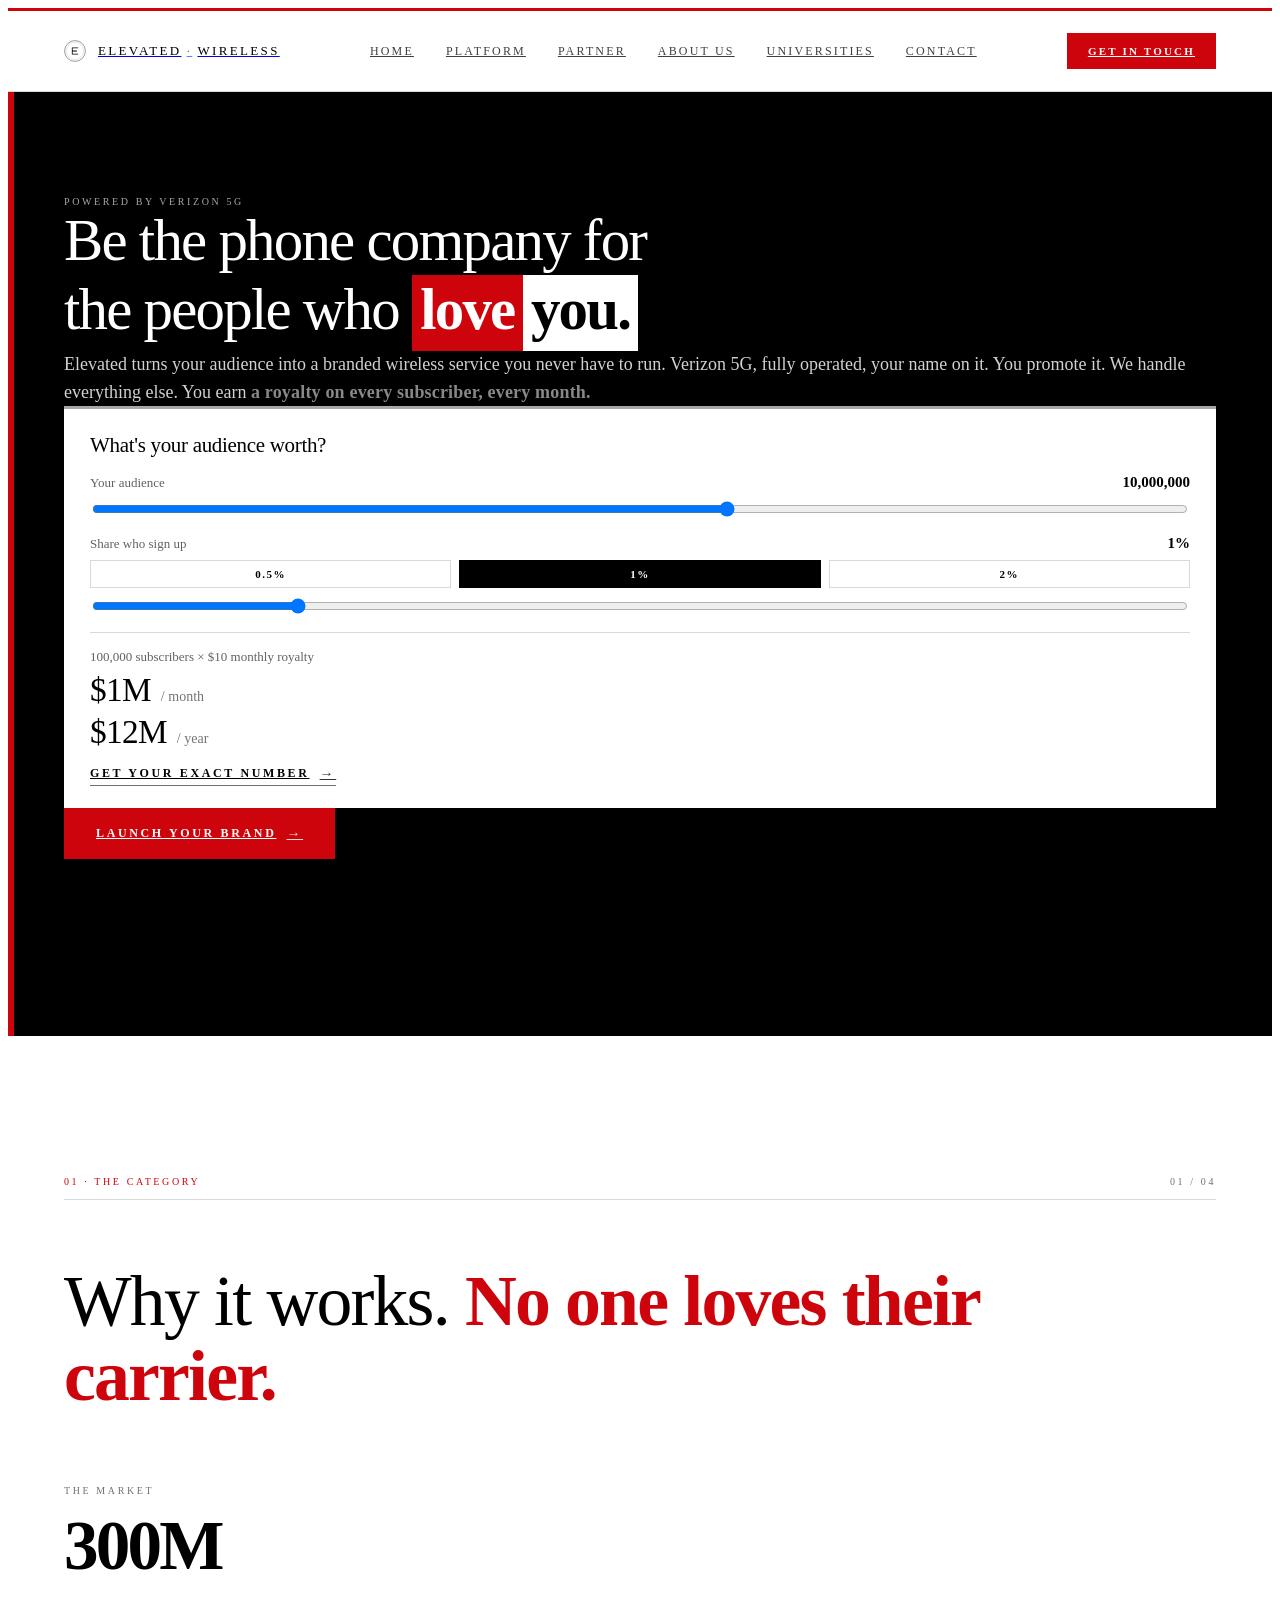
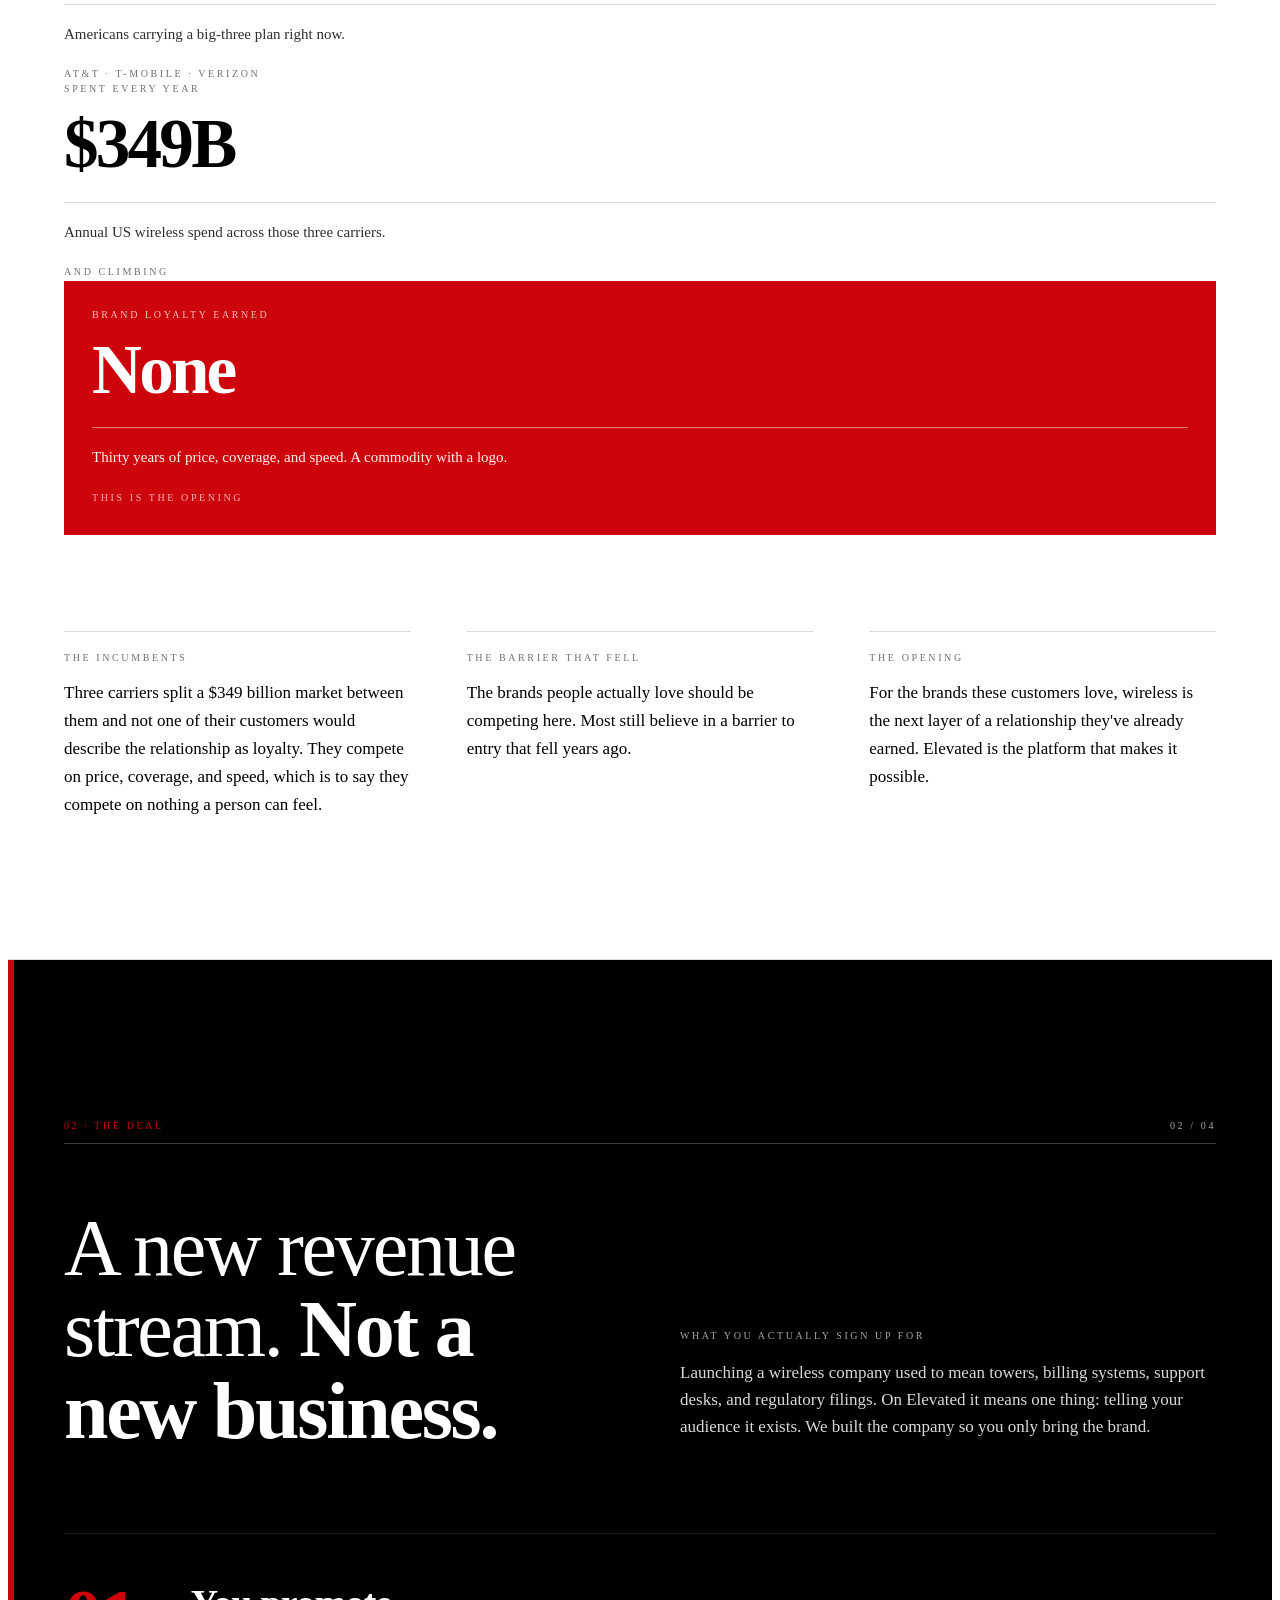
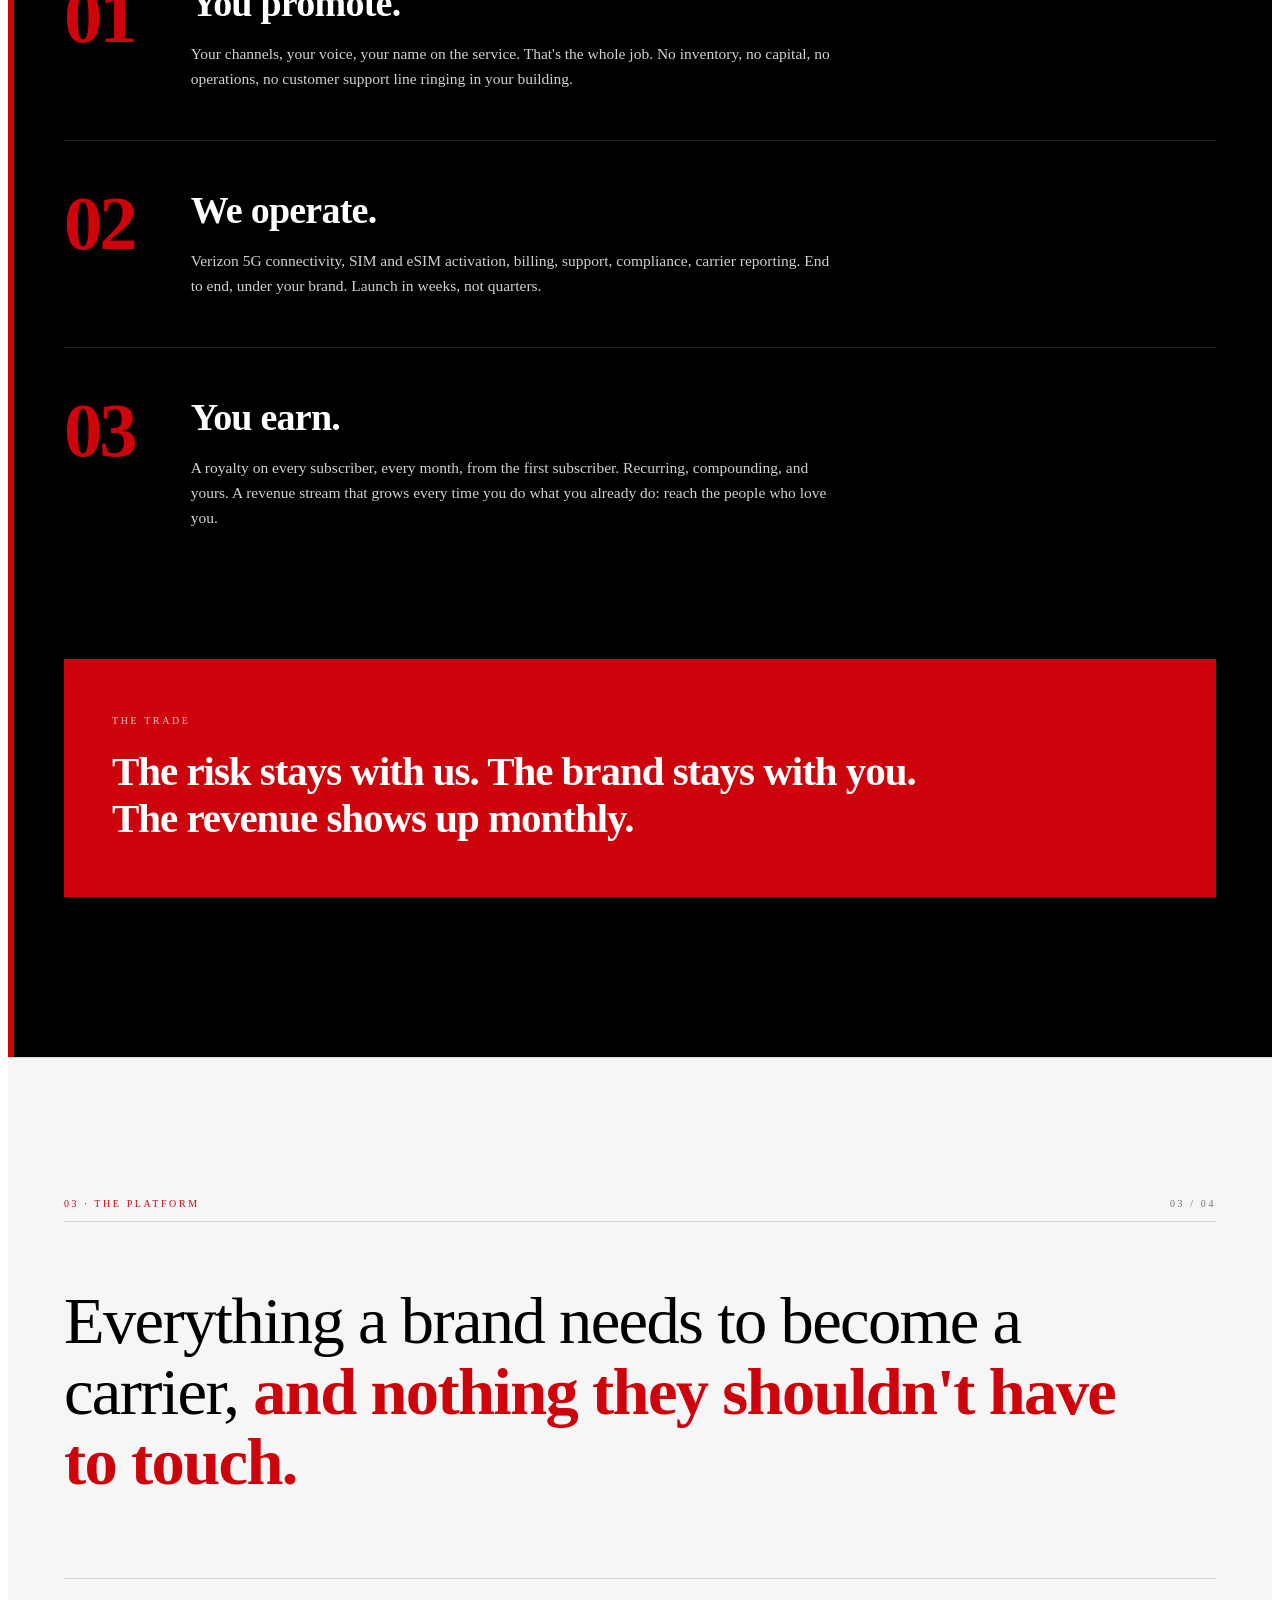
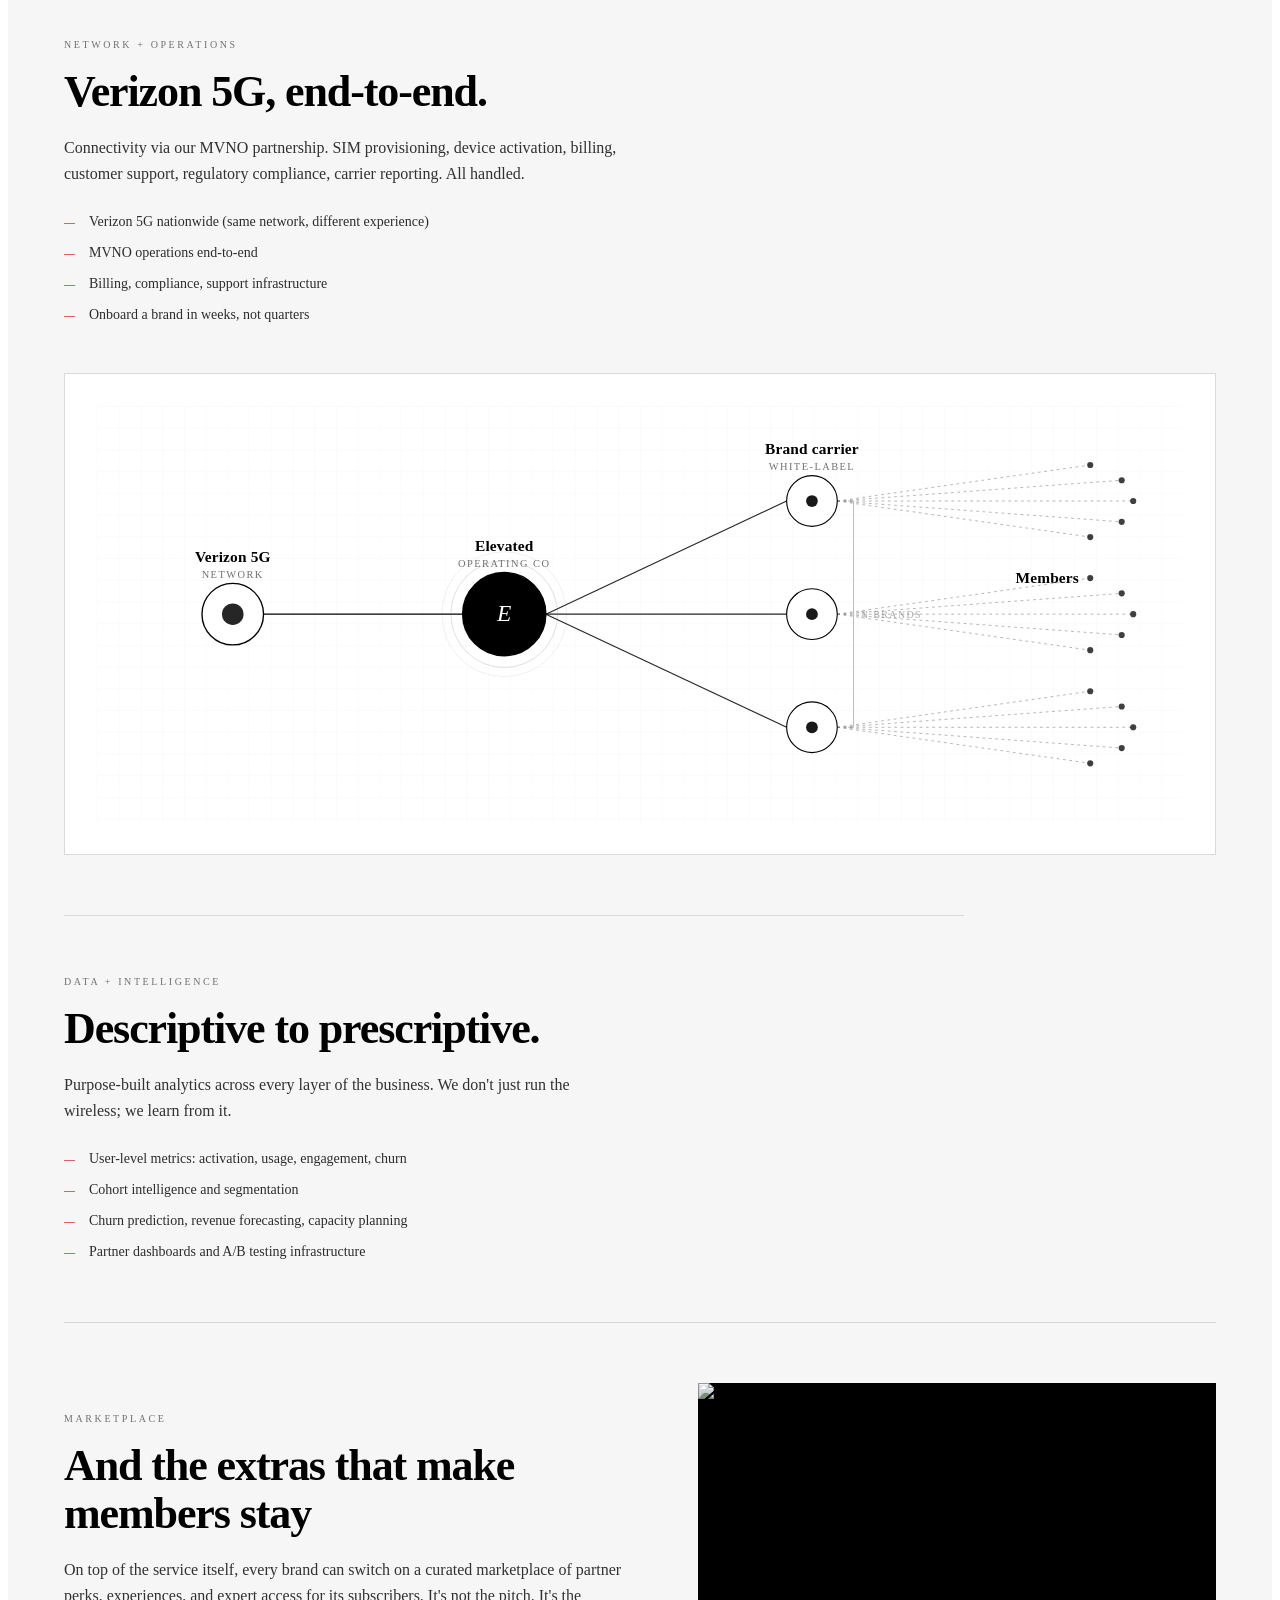
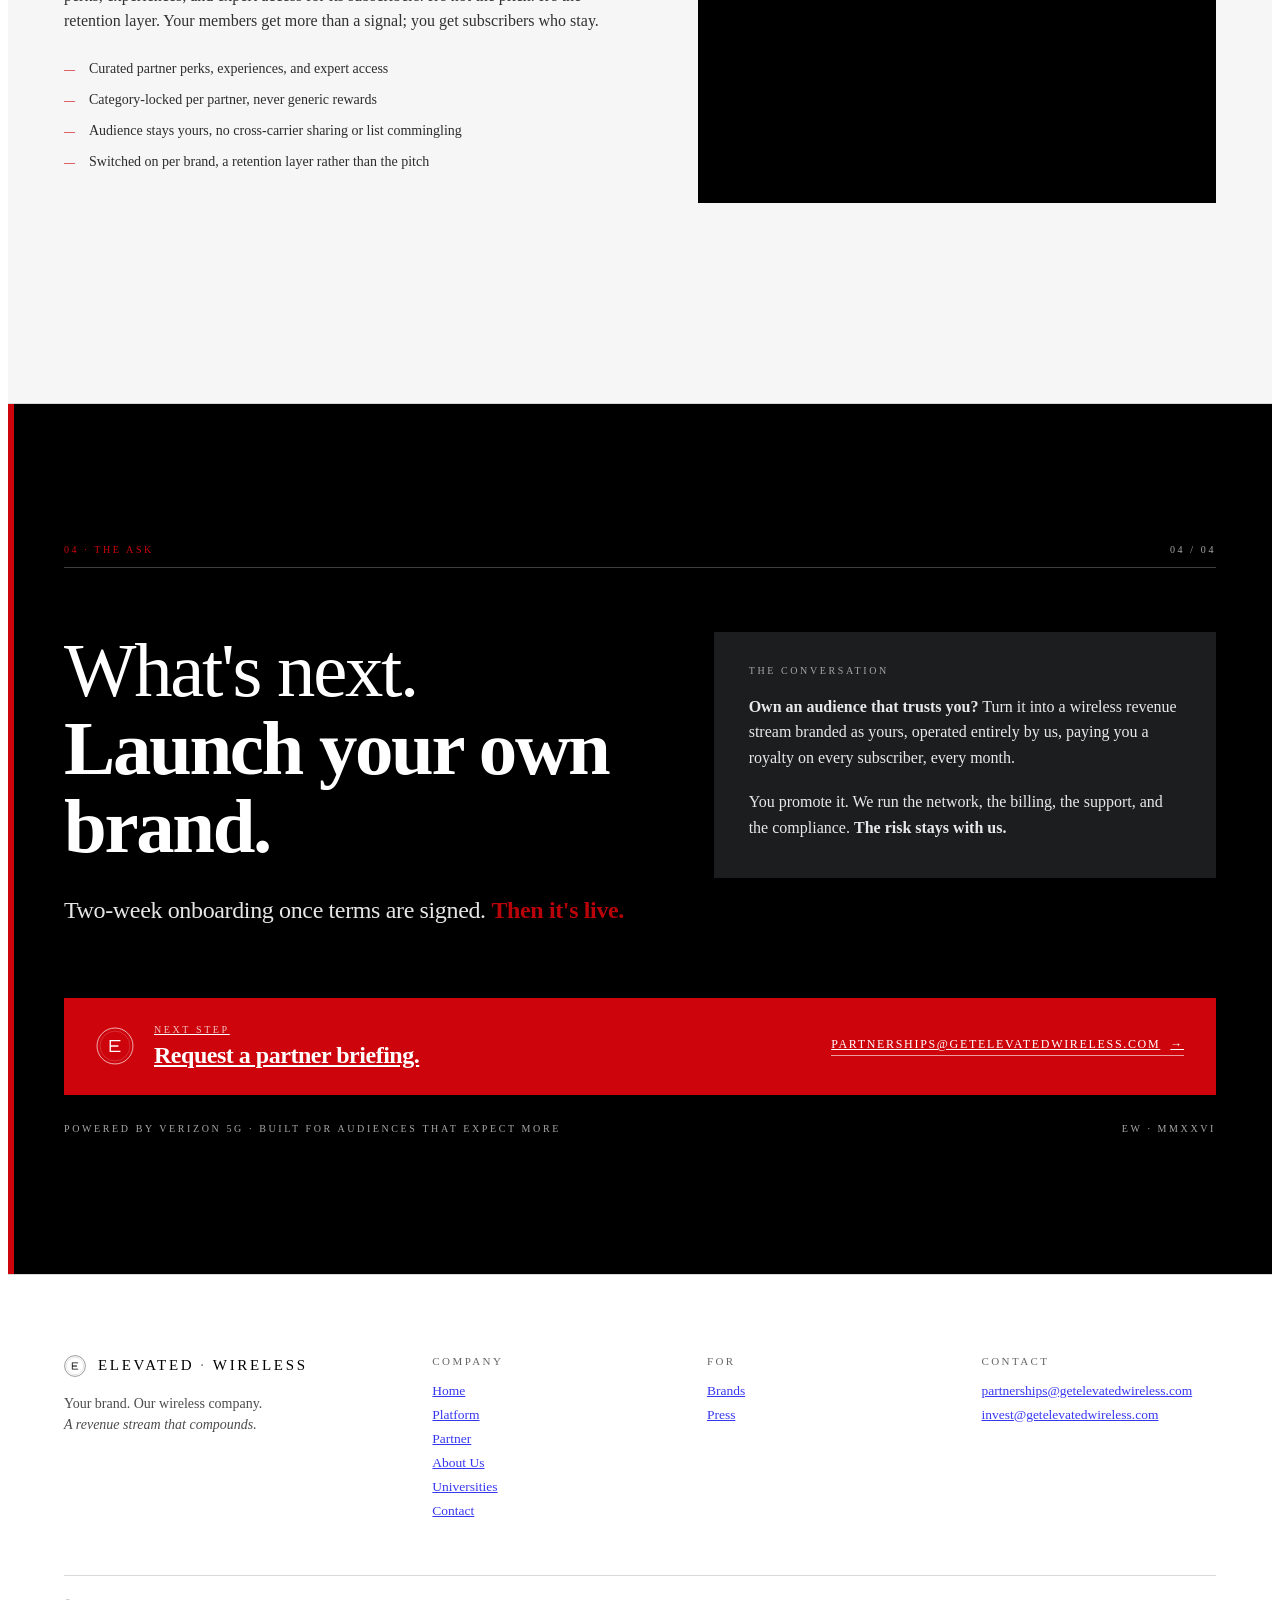
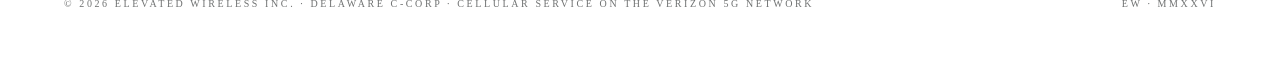
==== index.html @ 17779756 "Preview build: deck design system on the homepage (PR #3)" ====
<!DOCTYPE html><!--AOqy7_UuX1pxl7CBwDvh8--><html lang="en" class="__variable_986ef2 __variable_8b56f7 __variable_b9e455"><head><meta charSet="utf-8"/><meta name="viewport" content="width=device-width, initial-scale=1"/><link rel="preload" href="/elevated-wireless-preview/_next/static/media/103fc5fac08dcb15-s.p.woff2" as="font" crossorigin="" type="font/woff2"/><link rel="preload" href="/elevated-wireless-preview/_next/static/media/558ca1a6aa3cb55e-s.p.woff2" as="font" crossorigin="" type="font/woff2"/><link rel="preload" href="/elevated-wireless-preview/_next/static/media/e4af272ccee01ff0-s.p.woff2" as="font" crossorigin="" type="font/woff2"/><link rel="stylesheet" href="/elevated-wireless-preview/_next/static/css/7084e5b787c87cd8.css" data-precedence="next"/><link rel="preload" as="script" fetchPriority="low" href="/elevated-wireless-preview/_next/static/chunks/webpack-faa80b8a13969c46.js"/><script src="/elevated-wireless-preview/_next/static/chunks/4bd1b696-c023c6e3521b1417.js" async=""></script><script src="/elevated-wireless-preview/_next/static/chunks/255-36cbdca4de24cddd.js" async=""></script><script src="/elevated-wireless-preview/_next/static/chunks/main-app-16ddc0e2bb8471ca.js" async=""></script><script src="/elevated-wireless-preview/_next/static/chunks/743-30a46d0b10457870.js" async=""></script><script src="/elevated-wireless-preview/_next/static/chunks/695-6def632233bb897e.js" async=""></script><script src="/elevated-wireless-preview/_next/static/chunks/app/page-b5bdefaa81129b72.js" async=""></script><meta name="next-size-adjust" content=""/><title>Elevated Wireless | Premium cellular. Direct access.</title><meta name="description" content="Premium wireless on Verizon 5G, plus direct access to operators, AI advisors, curated perks, and a room full of people worth knowing. Built to be run. Built to be licensed."/><meta property="og:title" content="Elevated Wireless"/><meta property="og:description" content="Premium cellular. Direct access."/><meta property="og:url" content="https://getelevatedwireless.com/"/><meta property="og:site_name" content="Elevated Wireless"/><meta property="og:image" content="https://getelevatedwireless.com/img/og-elevated-wireless.png"/><meta property="og:image:width" content="1200"/><meta property="og:image:height" content="630"/><meta property="og:image:alt" content="Elevated Wireless. Premium cellular. Direct access."/><meta property="og:type" content="website"/><meta name="twitter:card" content="summary_large_image"/><meta name="twitter:title" content="Elevated Wireless"/><meta name="twitter:description" content="Premium cellular. Direct access."/><meta name="twitter:image" content="https://getelevatedwireless.com/img/og-elevated-wireless.png"/><link rel="icon" href="/elevated-wireless-preview/favicon.ico" type="image/x-icon" sizes="16x16"/><link rel="icon" href="/elevated-wireless-preview/icon.svg?64054e790a3c5365" type="image/svg+xml" sizes="any"/><link rel="apple-touch-icon" href="/elevated-wireless-preview/apple-icon.png?f00ab8d09013fafd" type="image/png" sizes="180x180"/><script src="/elevated-wireless-preview/_next/static/chunks/polyfills-42372ed130431b0a.js" noModule=""></script></head><body><div hidden=""><!--$--><!--/$--></div><nav class="ew-nav ew-pad-md" style="display:flex;align-items:center;justify-content:space-between;padding:22px 56px;border-top:3px solid #CD040B;border-bottom:1px solid #D8DADA;background:rgba(255, 255, 255, 0.86);color:#000000;position:sticky;top:0;z-index:50;backdrop-filter:blur(10px);-webkit-backdrop-filter:blur(10px)"><a href="#top" aria-label="Elevated Wireless home"><div style="display:flex;align-items:center;gap:12px;color:#000000"><svg width="22" height="22" viewBox="0 0 56 56" style="display:block"><circle cx="28" cy="28" r="26.5" fill="none" stroke="#000000" stroke-width="1"></circle><circle cx="28" cy="28" r="22" fill="none" stroke="#000000" stroke-width="0.5" opacity="0.5"></circle><path d="M20 19 L36 19 L36 21 L22 21 L22 27 L33 27 L33 29 L22 29 L22 35 L36 35 L36 37 L20 37 Z" fill="#000000"></path></svg><div style="font-family:var(--font-display), &#x27;Helvetica Neue&#x27;, Helvetica, Arial, sans-serif;font-size:13px;font-weight:500;letter-spacing:0.18em;text-transform:uppercase">Elevated<span style="opacity:0.55;margin:0 0.4em">·</span>Wireless</div></div></a><div class="ew-nav-links" style="display:flex;gap:32px;font-family:var(--font-mono), ui-monospace, monospace;font-size:12px;letter-spacing:0.18em;text-transform:uppercase"><a href="#top" style="color:#000000;opacity:0.75">Home</a><a href="#platform" style="color:#000000;opacity:0.75">Platform</a><a href="#partner" style="color:#000000;opacity:0.75">Partner</a><a href="/about/" style="color:#000000;opacity:0.75">About Us</a><a href="/universities/" style="color:#000000;opacity:0.75">Universities</a><a href="#contact" style="color:#000000;opacity:0.75">Contact</a></div><a href="mailto:partnerships@getelevatedwireless.com" style="padding:11px 20px;background:#CD040B;border:1px solid #CD040B;color:#FFFFFF;font-family:var(--font-mono), ui-monospace, monospace;font-size:11px;font-weight:600;letter-spacing:0.2em;text-transform:uppercase">Get in Touch</a></nav><section id="top" data-screen-label="02 Hero" class="ew-pad-md" style="background:#000000;color:#FFFFFF;padding:104px 56px 120px;position:relative;overflow:hidden;min-height:720px"><div aria-hidden="true" class="ew-spine" style="position:absolute;left:0;top:0;bottom:0;width:6px;background:#CD040B"></div><div class="reveal  "><div style="max-width:1240px;margin:0 auto"><div class="ew-hero-center"><div class="ew-hero-copy"><div style="font-family:var(--font-mono), ui-monospace, monospace;font-size:10px;font-weight:500;letter-spacing:0.26em;text-transform:uppercase;color:#A7A7A7">Powered by Verizon 5G</div><h1 style="font-family:var(--font-display), &#x27;Helvetica Neue&#x27;, Helvetica, Arial, sans-serif;font-size:clamp(40px, 4.6vw, 68px);line-height:1.16;font-weight:500;letter-spacing:-0.03em;margin:0;text-wrap:balance">Be the phone company for the people who<!-- --> <span style="background:#CD040B;color:#FFFFFF;display:inline-block;padding:0.02em 0.14em 0.1em;font-weight:700">love</span><span style="background:#FFFFFF;color:#000000;display:inline-block;padding:0.02em 0.14em 0.1em;font-weight:700">you.</span></h1><p style="font-family:var(--font-sans), &#x27;Helvetica Neue&#x27;, Helvetica, Arial, sans-serif;font-size:18px;line-height:1.55;opacity:0.82;margin:0">Elevated turns your audience into a branded wireless service you never have to run. Verizon 5G, fully operated, your name on it. You promote it. We handle everything else. You earn <span style="color:#A7A7A7;font-weight:700;letter-spacing:0.01em;white-space:nowrap">a royalty on every subscriber, every month.</span></p></div><div class="ew-calc-card" style="background:#FFFFFF;color:#000000;border-top:3px solid #A7A7A7;padding:24px 26px 22px;display:flex;flex-direction:column;gap:16px"><h2 style="font-family:var(--font-display), &#x27;Helvetica Neue&#x27;, Helvetica, Arial, sans-serif;font-size:21px;line-height:1.15;font-weight:500;letter-spacing:-0.015em;margin:0;text-wrap:balance">What&#x27;s your audience worth?</h2><div style="display:flex;flex-direction:column;gap:8px"><div style="display:flex;justify-content:space-between;align-items:baseline"><label for="ew-audience-home" style="font-family:var(--font-sans), &#x27;Helvetica Neue&#x27;, Helvetica, Arial, sans-serif;font-size:13px;opacity:0.62;margin:0">Your audience</label><p style="font-family:var(--font-sans), &#x27;Helvetica Neue&#x27;, Helvetica, Arial, sans-serif;font-size:15px;font-weight:600;font-variant-numeric:tabular-nums;margin:0">10,000,000</p></div><input id="ew-audience-home" class="ew-range" type="range" min="0" max="81" step="1" aria-valuetext="10,000,000 people" value="47"/></div><div style="display:flex;flex-direction:column;gap:8px"><div style="display:flex;justify-content:space-between;align-items:baseline"><label for="ew-conv-home" style="font-family:var(--font-sans), &#x27;Helvetica Neue&#x27;, Helvetica, Arial, sans-serif;font-size:13px;opacity:0.62;margin:0">Share who sign up</label><p style="font-family:var(--font-sans), &#x27;Helvetica Neue&#x27;, Helvetica, Arial, sans-serif;font-size:15px;font-weight:600;font-variant-numeric:tabular-nums;margin:0">1%</p></div><div style="display:flex;gap:8px"><button type="button" aria-pressed="false" style="flex:1;padding:7px 0;font-family:var(--font-mono), ui-monospace, monospace;font-size:11px;letter-spacing:0.14em;font-weight:600;cursor:pointer;background:transparent;color:#000000;border:1px solid #D8DADA">0.5%</button><button type="button" aria-pressed="true" style="flex:1;padding:7px 0;font-family:var(--font-mono), ui-monospace, monospace;font-size:11px;letter-spacing:0.14em;font-weight:600;cursor:pointer;background:#000000;color:#FFFFFF;border:1px solid #000000">1%</button><button type="button" aria-pressed="false" style="flex:1;padding:7px 0;font-family:var(--font-mono), ui-monospace, monospace;font-size:11px;letter-spacing:0.14em;font-weight:600;cursor:pointer;background:transparent;color:#000000;border:1px solid #D8DADA">2%</button></div><input id="ew-conv-home" class="ew-range" type="range" min="0.1" max="5" step="0.1" aria-valuetext="1%" value="1"/></div><div style="border-top:1px solid #D8DADA;padding-top:16px;display:flex;flex-direction:column;gap:8px"><p style="font-family:var(--font-sans), &#x27;Helvetica Neue&#x27;, Helvetica, Arial, sans-serif;font-size:13px;opacity:0.62;margin:0;font-variant-numeric:tabular-nums">100,000<!-- --> subscribers × $<!-- -->10<!-- --> monthly royalty</p><div style="display:flex;align-items:baseline;gap:10px;white-space:nowrap"><span class="ew-num-shimmer" style="font-family:var(--font-display), &#x27;Helvetica Neue&#x27;, Helvetica, Arial, sans-serif;font-size:clamp(30px, 2.6vw, 36px);line-height:1.05;font-weight:500;letter-spacing:-0.02em;font-variant-numeric:tabular-nums">$1M</span><span style="font-family:var(--font-sans), &#x27;Helvetica Neue&#x27;, Helvetica, Arial, sans-serif;font-size:14px;opacity:0.55">/ month</span></div><div style="display:flex;align-items:baseline;gap:10px;white-space:nowrap"><span class="ew-num-shimmer" style="font-family:var(--font-display), &#x27;Helvetica Neue&#x27;, Helvetica, Arial, sans-serif;font-size:clamp(30px, 2.6vw, 36px);line-height:1.05;font-weight:500;letter-spacing:-0.02em;font-variant-numeric:tabular-nums">$12M</span><span style="font-family:var(--font-sans), &#x27;Helvetica Neue&#x27;, Helvetica, Arial, sans-serif;font-size:14px;opacity:0.55">/ year</span></div></div><a href="#partner" style="display:inline-flex;align-items:center;gap:10px;align-self:flex-start;font-family:var(--font-mono), ui-monospace, monospace;font-size:12px;letter-spacing:0.22em;text-transform:uppercase;font-weight:600;color:#000000;border-bottom:1px solid #6F7171;padding-bottom:4px">Get your exact number<span aria-hidden="true" style="font-size:14px;opacity:0.8;line-height:1;font-weight:500">→</span></a></div><a href="#partner" style="display:inline-flex;align-items:center;gap:10px;padding:18px 32px;background:#CD040B;color:#FFFFFF;font-family:var(--font-mono), ui-monospace, monospace;font-size:12px;letter-spacing:0.22em;text-transform:uppercase;font-weight:600">Launch Your Brand<span aria-hidden="true" style="font-size:14px;opacity:0.85;line-height:1;font-weight:500">→</span></a></div></div></div></section><section id="category" data-screen-label="03 Category" class="ew-pad-md" style="background:#FFFFFF;color:#000000;padding:140px 56px;border-bottom:1px solid #D8DADA"><div style="max-width:1280px;margin:0 auto"><div style="margin-bottom:64px"><div style="display:flex;align-items:center;justify-content:space-between;gap:24px;padding-bottom:12px"><div style="font-family:var(--font-mono), ui-monospace, monospace;font-size:10px;font-weight:500;letter-spacing:0.26em;text-transform:uppercase;color:#CD040B">01 · The Category</div><div style="font-family:var(--font-mono), ui-monospace, monospace;font-size:10px;font-weight:500;letter-spacing:0.26em;text-transform:uppercase;color:#6F7171">01 / 04</div></div><div style="height:1px;width:100%;background:#D8DADA;opacity:1"></div></div><h2 style="font-family:var(--font-display), &#x27;Helvetica Neue&#x27;, Helvetica, Arial, sans-serif;font-size:clamp(42px, 5.6vw, 72px);line-height:1.04;font-weight:300;letter-spacing:-0.025em;margin:0 0 72px;max-width:1100px">Why it works.<!-- --> <span style="font-weight:700;color:#CD040B">No one loves their carrier.</span></h2><div class="reveal  "><div class="ew-stat-row" style="margin-bottom:96px"><div><div style="background:transparent;color:#000000;padding:0 0 4px;display:flex;flex-direction:column;height:100%"><div style="font-family:var(--font-mono), ui-monospace, monospace;font-size:10px;font-weight:500;letter-spacing:0.26em;text-transform:uppercase;color:#6F7171;margin-bottom:18px">The market</div><div style="font-family:var(--font-display), &#x27;Helvetica Neue&#x27;, Helvetica, Arial, sans-serif;font-size:clamp(44px, 5.4vw, 86px);font-weight:700;line-height:0.92;letter-spacing:-0.04em;display:flex;align-items:baseline;gap:2px">300M</div><div style="height:1px;width:100%;background:#D8DADA;opacity:1;margin:26px 0 18px"></div><div style="font-family:var(--font-sans), &#x27;Helvetica Neue&#x27;, Helvetica, Arial, sans-serif;font-size:15px;line-height:1.55;opacity:0.82">Americans carrying a big-three plan right now.</div><div style="font-family:var(--font-mono), ui-monospace, monospace;font-size:10px;font-weight:500;letter-spacing:0.26em;text-transform:uppercase;color:#6F7171;margin-top:auto;padding-top:22px">AT&amp;T · T-Mobile · Verizon</div></div></div><div><div style="background:transparent;color:#000000;padding:0 0 4px;display:flex;flex-direction:column;height:100%"><div style="font-family:var(--font-mono), ui-monospace, monospace;font-size:10px;font-weight:500;letter-spacing:0.26em;text-transform:uppercase;color:#6F7171;margin-bottom:18px">Spent every year</div><div style="font-family:var(--font-display), &#x27;Helvetica Neue&#x27;, Helvetica, Arial, sans-serif;font-size:clamp(44px, 5.4vw, 86px);font-weight:700;line-height:0.92;letter-spacing:-0.04em;display:flex;align-items:baseline;gap:2px">$349B</div><div style="height:1px;width:100%;background:#D8DADA;opacity:1;margin:26px 0 18px"></div><div style="font-family:var(--font-sans), &#x27;Helvetica Neue&#x27;, Helvetica, Arial, sans-serif;font-size:15px;line-height:1.55;opacity:0.82">Annual US wireless spend across those three carriers.</div><div style="font-family:var(--font-mono), ui-monospace, monospace;font-size:10px;font-weight:500;letter-spacing:0.26em;text-transform:uppercase;color:#6F7171;margin-top:auto;padding-top:22px">And climbing</div></div></div><div class="is-filled"><div style="background:#CD040B;color:#FFFFFF;padding:28px 28px 32px;display:flex;flex-direction:column;height:100%"><div style="font-family:var(--font-mono), ui-monospace, monospace;font-size:10px;font-weight:500;letter-spacing:0.26em;text-transform:uppercase;color:rgba(255,255,255,0.75);margin-bottom:18px">Brand loyalty earned</div><div style="font-family:var(--font-display), &#x27;Helvetica Neue&#x27;, Helvetica, Arial, sans-serif;font-size:clamp(44px, 5.4vw, 86px);font-weight:700;line-height:0.92;letter-spacing:-0.04em;display:flex;align-items:baseline;gap:2px">None</div><div style="height:1px;width:100%;background:rgba(255,255,255,0.45);opacity:1;margin:26px 0 18px"></div><div style="font-family:var(--font-sans), &#x27;Helvetica Neue&#x27;, Helvetica, Arial, sans-serif;font-size:15px;line-height:1.55;opacity:0.95">Thirty years of price, coverage, and speed. A commodity with a logo.</div><div style="font-family:var(--font-mono), ui-monospace, monospace;font-size:10px;font-weight:500;letter-spacing:0.26em;text-transform:uppercase;color:rgba(255,255,255,0.7);margin-top:auto;padding-top:22px">This is the opening</div></div></div></div></div><div class="ew-stack-md" style="display:grid;grid-template-columns:repeat(3, 1fr);gap:56px"><div class="reveal  "><div style="border-top:1px solid #D8DADA;padding-top:20px"><div style="font-family:var(--font-mono), ui-monospace, monospace;font-size:10px;font-weight:500;letter-spacing:0.26em;text-transform:uppercase;color:#6F7171;margin-bottom:16px">The incumbents</div><p style="font-size:17px;line-height:1.65;margin:0">Three carriers split a $349 billion market between them and not one of their customers would describe the relationship as loyalty. They compete on price, coverage, and speed, which is to say they compete on nothing a person can feel.</p></div></div><div class="reveal  "><div style="border-top:1px solid #D8DADA;padding-top:20px"><div style="font-family:var(--font-mono), ui-monospace, monospace;font-size:10px;font-weight:500;letter-spacing:0.26em;text-transform:uppercase;color:#6F7171;margin-bottom:16px">The barrier that fell</div><p style="font-size:17px;line-height:1.65;margin:0">The brands people actually love should be competing here. Most still believe in a barrier to entry that fell years ago.</p></div></div><div class="reveal  "><div style="border-top:1px solid #D8DADA;padding-top:20px"><div style="font-family:var(--font-mono), ui-monospace, monospace;font-size:10px;font-weight:500;letter-spacing:0.26em;text-transform:uppercase;color:#6F7171;margin-bottom:16px">The opening</div><p style="font-size:17px;line-height:1.65;margin:0">For the brands these customers love, wireless is the next layer of a relationship they&#x27;ve already earned. Elevated is the platform that makes it possible.</p></div></div></div></div></section><section id="access" data-screen-label="04 The Deal" class="ew-pad-md" style="background:#000000;color:#FFFFFF;padding:160px 56px;position:relative"><div aria-hidden="true" class="ew-spine" style="position:absolute;left:0;top:0;bottom:0;width:6px;background:#CD040B"></div><div style="max-width:1280px;margin:0 auto"><div style="margin-bottom:64px"><div style="display:flex;align-items:center;justify-content:space-between;gap:24px;padding-bottom:12px"><div style="font-family:var(--font-mono), ui-monospace, monospace;font-size:10px;font-weight:500;letter-spacing:0.26em;text-transform:uppercase;color:#CD040B">02 · The Deal</div><div style="font-family:var(--font-mono), ui-monospace, monospace;font-size:10px;font-weight:500;letter-spacing:0.26em;text-transform:uppercase;color:#A7A7A7">02 / 04</div></div><div style="height:1px;width:100%;background:#6F7171;opacity:0.55"></div></div><div class="ew-stack-md" style="display:grid;grid-template-columns:1fr 1fr;gap:80px;align-items:end;margin-bottom:80px"><div><h2 style="font-family:var(--font-display), &#x27;Helvetica Neue&#x27;, Helvetica, Arial, sans-serif;font-size:clamp(48px, 6.4vw, 80px);line-height:1.02;font-weight:300;letter-spacing:-0.028em;margin:0">A new revenue stream. <span style="font-weight:700">Not a new business.</span></h2></div><div style="padding-bottom:12px"><div style="font-family:var(--font-mono), ui-monospace, monospace;font-size:10px;font-weight:500;letter-spacing:0.26em;text-transform:uppercase;color:#A7A7A7;margin-bottom:18px">What you actually sign up for</div><div style="font-size:17px;line-height:1.6;opacity:0.85">Launching a wireless company used to mean towers, billing systems, support desks, and regulatory filings. On Elevated it means one thing: telling your audience it exists. We built the company so you only bring the brand.</div></div></div><div style="display:flex;flex-direction:column"><div class="reveal  "><div class="ew-stack-md" style="display:grid;grid-template-columns:auto 1fr;gap:56px;padding:48px 0;border-top:1px solid #1B1D1F;align-items:start"><div style="font-family:var(--font-display), &#x27;Helvetica Neue&#x27;, Helvetica, Arial, sans-serif;font-size:clamp(56px, 6vw, 88px);font-weight:700;line-height:0.9;letter-spacing:-0.04em;color:#CD040B">01</div><div><h3 style="font-family:var(--font-display), &#x27;Helvetica Neue&#x27;, Helvetica, Arial, sans-serif;font-size:clamp(28px, 3vw, 38px);line-height:1.12;font-weight:700;letter-spacing:-0.02em;margin:0 0 18px;color:#FFFFFF">You promote.</h3><p style="font-size:15.5px;line-height:1.6;opacity:0.82;margin:0;max-width:640px">Your channels, your voice, your name on the service. That&#x27;s the whole job. No inventory, no capital, no operations, no customer support line ringing in your building.</p></div></div></div><div class="reveal  "><div class="ew-stack-md" style="display:grid;grid-template-columns:auto 1fr;gap:56px;padding:48px 0;border-top:1px solid #1B1D1F;align-items:start"><div style="font-family:var(--font-display), &#x27;Helvetica Neue&#x27;, Helvetica, Arial, sans-serif;font-size:clamp(56px, 6vw, 88px);font-weight:700;line-height:0.9;letter-spacing:-0.04em;color:#CD040B">02</div><div><h3 style="font-family:var(--font-display), &#x27;Helvetica Neue&#x27;, Helvetica, Arial, sans-serif;font-size:clamp(28px, 3vw, 38px);line-height:1.12;font-weight:700;letter-spacing:-0.02em;margin:0 0 18px;color:#FFFFFF">We operate.</h3><p style="font-size:15.5px;line-height:1.6;opacity:0.82;margin:0;max-width:640px">Verizon 5G connectivity, SIM and eSIM activation, billing, support, compliance, carrier reporting. End to end, under your brand. Launch in weeks, not quarters.</p></div></div></div><div class="reveal  "><div class="ew-stack-md" style="display:grid;grid-template-columns:auto 1fr;gap:56px;padding:48px 0;border-top:1px solid #1B1D1F;align-items:start"><div style="font-family:var(--font-display), &#x27;Helvetica Neue&#x27;, Helvetica, Arial, sans-serif;font-size:clamp(56px, 6vw, 88px);font-weight:700;line-height:0.9;letter-spacing:-0.04em;color:#CD040B">03</div><div><h3 style="font-family:var(--font-display), &#x27;Helvetica Neue&#x27;, Helvetica, Arial, sans-serif;font-size:clamp(28px, 3vw, 38px);line-height:1.12;font-weight:700;letter-spacing:-0.02em;margin:0 0 18px;color:#FFFFFF">You earn.</h3><p style="font-size:15.5px;line-height:1.6;opacity:0.82;margin:0;max-width:640px">A royalty on every subscriber, every month, from the first subscriber. Recurring, compounding, and yours. A revenue stream that grows every time you do what you already do: reach the people who love you.</p></div></div></div></div><div style="margin-top:80px;background:#CD040B;color:#FFFFFF;padding:56px 48px"><div style="font-family:var(--font-mono), ui-monospace, monospace;font-size:10px;font-weight:500;letter-spacing:0.26em;text-transform:uppercase;color:rgba(255,255,255,0.75);margin-bottom:22px">The trade</div><div style="font-family:var(--font-display), &#x27;Helvetica Neue&#x27;, Helvetica, Arial, sans-serif;font-size:clamp(28px, 3.2vw, 44px);line-height:1.14;font-weight:700;letter-spacing:-0.025em;max-width:920px">The risk stays with us. The brand stays with you.<br/>The revenue shows up monthly.</div></div></div></section><section id="platform" data-screen-label="06 Platform" class="ew-pad-md" style="background:#F6F6F6;color:#000000;padding:140px 56px;border-top:1px solid #D8DADA;border-bottom:1px solid #D8DADA"><div style="max-width:1280px;margin:0 auto"><div style="margin-bottom:64px"><div style="display:flex;align-items:center;justify-content:space-between;gap:24px;padding-bottom:12px"><div style="font-family:var(--font-mono), ui-monospace, monospace;font-size:10px;font-weight:500;letter-spacing:0.26em;text-transform:uppercase;color:#CD040B">03 · The Platform</div><div style="font-family:var(--font-mono), ui-monospace, monospace;font-size:10px;font-weight:500;letter-spacing:0.26em;text-transform:uppercase;color:#6F7171">03 / 04</div></div><div style="height:1px;width:100%;background:#D8DADA;opacity:1"></div></div><div style="margin-bottom:80px;max-width:1100px"><h2 style="font-family:var(--font-display), &#x27;Helvetica Neue&#x27;, Helvetica, Arial, sans-serif;font-size:clamp(40px, 5.2vw, 68px);line-height:1.06;font-weight:300;letter-spacing:-0.025em;margin:0">Everything a brand needs to become a carrier,<!-- --> <span style="font-weight:700;color:#CD040B">and nothing they shouldn&#x27;t have to touch.</span></h2></div><div class="reveal  "><div style="padding:60px 0;border-top:1px solid #D8DADA"><div style="max-width:900px;margin-bottom:48px"><div><div style="font-family:var(--font-mono), ui-monospace, monospace;font-size:10px;font-weight:500;letter-spacing:0.26em;text-transform:uppercase;color:#6F7171;margin-bottom:18px">Network + Operations</div><h3 style="font-family:var(--font-display), &#x27;Helvetica Neue&#x27;, Helvetica, Arial, sans-serif;font-size:clamp(32px, 3.6vw, 44px);font-weight:700;letter-spacing:-0.025em;line-height:1.08;margin:0 0 20px">Verizon 5G, end-to-end.</h3><p style="font-size:16px;line-height:1.6;margin:0 0 24px;opacity:0.8;max-width:560px">Connectivity via our MVNO partnership. SIM provisioning, device activation, billing, customer support, regulatory compliance, carrier reporting. All handled.</p><ul style="list-style:none;padding:0;margin:0;display:flex;flex-direction:column;gap:10px"><li style="display:flex;gap:14px;font-size:14px;line-height:1.5;opacity:0.82"><span style="color:#CD040B;flex-shrink:0;font-family:var(--font-mono), ui-monospace, monospace;font-size:11px;font-weight:700;padding-top:3px">—</span><span>Verizon 5G nationwide (same network, different experience)</span></li><li style="display:flex;gap:14px;font-size:14px;line-height:1.5;opacity:0.82"><span style="color:#CD040B;flex-shrink:0;font-family:var(--font-mono), ui-monospace, monospace;font-size:11px;font-weight:700;padding-top:3px">—</span><span>MVNO operations end-to-end</span></li><li style="display:flex;gap:14px;font-size:14px;line-height:1.5;opacity:0.82"><span style="color:#CD040B;flex-shrink:0;font-family:var(--font-mono), ui-monospace, monospace;font-size:11px;font-weight:700;padding-top:3px">—</span><span>Billing, compliance, support infrastructure</span></li><li style="display:flex;gap:14px;font-size:14px;line-height:1.5;opacity:0.82"><span style="color:#CD040B;flex-shrink:0;font-family:var(--font-mono), ui-monospace, monospace;font-size:11px;font-weight:700;padding-top:3px">—</span><span>Onboard a brand in weeks, not quarters</span></li></ul></div></div><div style="border:1px solid #D8DADA;background:#FFFFFF;position:relative;overflow:hidden;padding:32px;box-sizing:border-box"><svg viewBox="0 0 1200 460" width="100%" style="display:block;height:auto"><defs><pattern id="grid6a" width="24" height="24" patternUnits="userSpaceOnUse"><path d="M 24 0 L 0 0 0 24" fill="none" stroke="#D8DADA" stroke-width="0.5" opacity="0.5"></path></pattern></defs><rect width="1200" height="460" fill="url(#grid6a)"></rect><line x1="184" y1="230" x2="404" y2="230" stroke="#000000" stroke-width="1.25"></line><line x1="496" y1="230" x2="762" y2="105" stroke="#000000" stroke-width="1.25" opacity="0.85"></line><line x1="496" y1="230" x2="762" y2="230" stroke="#000000" stroke-width="1.25" opacity="0.85"></line><line x1="496" y1="230" x2="762" y2="355" stroke="#000000" stroke-width="1.25" opacity="0.85"></line><g><line x1="818" y1="105" x2="1097.5" y2="65.16283142591583" stroke="#6F7171" stroke-width="0.8" stroke-dasharray="3 4" opacity="0.7"></line><line x1="818" y1="105" x2="1132.2724133595216" y2="82" stroke="#6F7171" stroke-width="0.8" stroke-dasharray="3 4" opacity="0.7"></line><line x1="818" y1="105" x2="1145" y2="105" stroke="#6F7171" stroke-width="0.8" stroke-dasharray="3 4" opacity="0.7"></line><line x1="818" y1="105" x2="1132.2724133595216" y2="128" stroke="#6F7171" stroke-width="0.8" stroke-dasharray="3 4" opacity="0.7"></line><line x1="818" y1="105" x2="1097.5" y2="144.83716857408416" stroke="#6F7171" stroke-width="0.8" stroke-dasharray="3 4" opacity="0.7"></line><circle cx="1097.5" cy="65.16283142591583" r="3.4" fill="#000000" opacity="0.75"></circle><circle cx="1132.2724133595216" cy="82" r="3.4" fill="#000000" opacity="0.75"></circle><circle cx="1145" cy="105" r="3.4" fill="#000000" opacity="0.75"></circle><circle cx="1132.2724133595216" cy="128" r="3.4" fill="#000000" opacity="0.75"></circle><circle cx="1097.5" cy="144.83716857408416" r="3.4" fill="#000000" opacity="0.75"></circle></g><g><line x1="818" y1="230" x2="1097.5" y2="190.16283142591584" stroke="#6F7171" stroke-width="0.8" stroke-dasharray="3 4" opacity="0.7"></line><line x1="818" y1="230" x2="1132.2724133595216" y2="207" stroke="#6F7171" stroke-width="0.8" stroke-dasharray="3 4" opacity="0.7"></line><line x1="818" y1="230" x2="1145" y2="230" stroke="#6F7171" stroke-width="0.8" stroke-dasharray="3 4" opacity="0.7"></line><line x1="818" y1="230" x2="1132.2724133595216" y2="253" stroke="#6F7171" stroke-width="0.8" stroke-dasharray="3 4" opacity="0.7"></line><line x1="818" y1="230" x2="1097.5" y2="269.83716857408416" stroke="#6F7171" stroke-width="0.8" stroke-dasharray="3 4" opacity="0.7"></line><circle cx="1097.5" cy="190.16283142591584" r="3.4" fill="#000000" opacity="0.75"></circle><circle cx="1132.2724133595216" cy="207" r="3.4" fill="#000000" opacity="0.75"></circle><circle cx="1145" cy="230" r="3.4" fill="#000000" opacity="0.75"></circle><circle cx="1132.2724133595216" cy="253" r="3.4" fill="#000000" opacity="0.75"></circle><circle cx="1097.5" cy="269.83716857408416" r="3.4" fill="#000000" opacity="0.75"></circle></g><g><line x1="818" y1="355" x2="1097.5" y2="315.16283142591584" stroke="#6F7171" stroke-width="0.8" stroke-dasharray="3 4" opacity="0.7"></line><line x1="818" y1="355" x2="1132.2724133595216" y2="332" stroke="#6F7171" stroke-width="0.8" stroke-dasharray="3 4" opacity="0.7"></line><line x1="818" y1="355" x2="1145" y2="355" stroke="#6F7171" stroke-width="0.8" stroke-dasharray="3 4" opacity="0.7"></line><line x1="818" y1="355" x2="1132.2724133595216" y2="378" stroke="#6F7171" stroke-width="0.8" stroke-dasharray="3 4" opacity="0.7"></line><line x1="818" y1="355" x2="1097.5" y2="394.83716857408416" stroke="#6F7171" stroke-width="0.8" stroke-dasharray="3 4" opacity="0.7"></line><circle cx="1097.5" cy="315.16283142591584" r="3.4" fill="#000000" opacity="0.75"></circle><circle cx="1132.2724133595216" cy="332" r="3.4" fill="#000000" opacity="0.75"></circle><circle cx="1145" cy="355" r="3.4" fill="#000000" opacity="0.75"></circle><circle cx="1132.2724133595216" cy="378" r="3.4" fill="#000000" opacity="0.75"></circle><circle cx="1097.5" cy="394.83716857408416" r="3.4" fill="#000000" opacity="0.75"></circle></g><g><circle cx="150" cy="230" r="34" fill="#FFFFFF" stroke="#000000" stroke-width="1.5"></circle><circle cx="150" cy="230" r="11.899999999999999" fill="#000000" opacity="0.85"></circle></g><g><circle cx="450" cy="230" r="59" fill="none" stroke="#6F7171" stroke-width="0.6" opacity="0.4"></circle><circle cx="450" cy="230" r="69" fill="none" stroke="#6F7171" stroke-width="0.6" opacity="0.2"></circle><circle cx="450" cy="230" r="46" fill="#000000" stroke="#000000" stroke-width="1.5"></circle><text x="450" y="238" text-anchor="middle" fill="#FFFFFF" style="font-family:serif;font-size:26px;font-style:italic;font-weight:500">E</text></g><g><circle cx="790" cy="105" r="28" fill="#FFFFFF" stroke="#000000" stroke-width="1.25"></circle><circle cx="790" cy="105" r="6.5" fill="#000000" opacity="0.9"></circle></g><g><circle cx="790" cy="230" r="28" fill="#FFFFFF" stroke="#000000" stroke-width="1.25"></circle><circle cx="790" cy="230" r="6.5" fill="#000000" opacity="0.9"></circle></g><g><circle cx="790" cy="355" r="28" fill="#FFFFFF" stroke="#000000" stroke-width="1.25"></circle><circle cx="790" cy="355" r="6.5" fill="#000000" opacity="0.9"></circle></g><g><text x="150" y="172" text-anchor="middle" fill="#000000" style="font-family:inherit;font-size:17px;font-weight:600;letter-spacing:0.01em">Verizon 5G</text><text x="150" y="190" text-anchor="middle" fill="#6F7171" style="font-family:var(--font-mono), ui-monospace, monospace;font-size:11.5px;letter-spacing:0.14em;text-transform:uppercase">Network</text></g><g><text x="450" y="160" text-anchor="middle" fill="#000000" style="font-family:inherit;font-size:17px;font-weight:600;letter-spacing:0.01em">Elevated</text><text x="450" y="178" text-anchor="middle" fill="#6F7171" style="font-family:var(--font-mono), ui-monospace, monospace;font-size:11.5px;letter-spacing:0.14em;text-transform:uppercase">Operating co</text></g><g><text x="790" y="53" text-anchor="middle" fill="#000000" style="font-family:inherit;font-size:17px;font-weight:600;letter-spacing:0.01em">Brand carrier</text><text x="790" y="71" text-anchor="middle" fill="#6F7171" style="font-family:var(--font-mono), ui-monospace, monospace;font-size:11.5px;letter-spacing:0.14em;text-transform:uppercase">White-label</text></g><g><text x="1050" y="196" text-anchor="middle" fill="#000000" style="font-family:inherit;font-size:17px;font-weight:600;letter-spacing:0.01em">Members</text></g><g opacity="0.6"><path d="M 830 105 L 836 105 L 836 355 L 830 355" fill="none" stroke="#6F7171" stroke-width="0.9"></path><text x="844" y="234" fill="#6F7171" style="font-family:var(--font-mono), ui-monospace, monospace;font-size:11px;letter-spacing:0.14em;text-transform:uppercase">n brands</text></g></svg></div></div></div><div class="reveal  "><div style="padding:60px 0;border-top:1px solid #D8DADA;max-width:900px"><div><div style="font-family:var(--font-mono), ui-monospace, monospace;font-size:10px;font-weight:500;letter-spacing:0.26em;text-transform:uppercase;color:#6F7171;margin-bottom:18px">Data + Intelligence</div><h3 style="font-family:var(--font-display), &#x27;Helvetica Neue&#x27;, Helvetica, Arial, sans-serif;font-size:clamp(32px, 3.6vw, 44px);font-weight:700;letter-spacing:-0.025em;line-height:1.08;margin:0 0 20px">Descriptive to prescriptive.</h3><p style="font-size:16px;line-height:1.6;margin:0 0 24px;opacity:0.8;max-width:560px">Purpose-built analytics across every layer of the business. We don&#x27;t just run the wireless; we learn from it.</p><ul style="list-style:none;padding:0;margin:0;display:flex;flex-direction:column;gap:10px"><li style="display:flex;gap:14px;font-size:14px;line-height:1.5;opacity:0.82"><span style="color:#CD040B;flex-shrink:0;font-family:var(--font-mono), ui-monospace, monospace;font-size:11px;font-weight:700;padding-top:3px">—</span><span>User-level metrics: activation, usage, engagement, churn</span></li><li style="display:flex;gap:14px;font-size:14px;line-height:1.5;opacity:0.82"><span style="color:#CD040B;flex-shrink:0;font-family:var(--font-mono), ui-monospace, monospace;font-size:11px;font-weight:700;padding-top:3px">—</span><span>Cohort intelligence and segmentation</span></li><li style="display:flex;gap:14px;font-size:14px;line-height:1.5;opacity:0.82"><span style="color:#CD040B;flex-shrink:0;font-family:var(--font-mono), ui-monospace, monospace;font-size:11px;font-weight:700;padding-top:3px">—</span><span>Churn prediction, revenue forecasting, capacity planning</span></li><li style="display:flex;gap:14px;font-size:14px;line-height:1.5;opacity:0.82"><span style="color:#CD040B;flex-shrink:0;font-family:var(--font-mono), ui-monospace, monospace;font-size:11px;font-weight:700;padding-top:3px">—</span><span>Partner dashboards and A/B testing infrastructure</span></li></ul></div></div></div><div class="reveal  "><div class="ew-stack-md" style="padding:60px 0;border-top:1px solid #D8DADA;display:grid;grid-template-columns:1.1fr 1fr;gap:64px;align-items:center"><div><div style="font-family:var(--font-mono), ui-monospace, monospace;font-size:10px;font-weight:500;letter-spacing:0.26em;text-transform:uppercase;color:#6F7171;margin-bottom:18px">Marketplace</div><h3 style="font-family:var(--font-display), &#x27;Helvetica Neue&#x27;, Helvetica, Arial, sans-serif;font-size:clamp(32px, 3.6vw, 44px);font-weight:700;letter-spacing:-0.025em;line-height:1.08;margin:0 0 20px">And the extras that make members stay</h3><p style="font-size:16px;line-height:1.6;margin:0 0 24px;opacity:0.8;max-width:560px">On top of the service itself, every brand can switch on a curated marketplace of partner perks, experiences, and expert access for its subscribers. It&#x27;s not the pitch. It&#x27;s the retention layer. Your members get more than a signal; you get subscribers who stay.</p><ul style="list-style:none;padding:0;margin:0;display:flex;flex-direction:column;gap:10px"><li style="display:flex;gap:14px;font-size:14px;line-height:1.5;opacity:0.82"><span style="color:#CD040B;flex-shrink:0;font-family:var(--font-mono), ui-monospace, monospace;font-size:11px;font-weight:700;padding-top:3px">—</span><span>Curated partner perks, experiences, and expert access</span></li><li style="display:flex;gap:14px;font-size:14px;line-height:1.5;opacity:0.82"><span style="color:#CD040B;flex-shrink:0;font-family:var(--font-mono), ui-monospace, monospace;font-size:11px;font-weight:700;padding-top:3px">—</span><span>Category-locked per partner, never generic rewards</span></li><li style="display:flex;gap:14px;font-size:14px;line-height:1.5;opacity:0.82"><span style="color:#CD040B;flex-shrink:0;font-family:var(--font-mono), ui-monospace, monospace;font-size:11px;font-weight:700;padding-top:3px">—</span><span>Audience stays yours, no cross-carrier sharing or list commingling</span></li><li style="display:flex;gap:14px;font-size:14px;line-height:1.5;opacity:0.82"><span style="color:#CD040B;flex-shrink:0;font-family:var(--font-mono), ui-monospace, monospace;font-size:11px;font-weight:700;padding-top:3px">—</span><span>Switched on per brand, a retention layer rather than the pitch</span></li></ul></div><div class="" style="position:relative;width:100%;aspect-ratio:auto;overflow:hidden;background:#000000;height:420px"><svg width="0" height="0" style="position:absolute" aria-hidden="true"><defs><filter id="duo-_R_btavb_" color-interpolation-filters="sRGB"><feColorMatrix type="matrix" values=" 0.2126 0.7152 0.0722 0 0 0.2126 0.7152 0.0722 0 0 0.2126 0.7152 0.0722 0 0 0 0 0 1 0 "></feColorMatrix><feComponentTransfer><feFuncR type="table" tableValues="0.0000 0.4353 1.0000"></feFuncR><feFuncG type="table" tableValues="0.0000 0.4431 1.0000"></feFuncG><feFuncB type="table" tableValues="0.0000 0.4431 1.0000"></feFuncB></feComponentTransfer><feComposite in2="SourceGraphic" operator="arithmetic" k1="0" k2="0.78" k3="0.22" k4="0"></feComposite></filter></defs></svg><img src="/elevated-wireless-preview/img/platform-6c.jpg" alt="editorial · member perks" loading="lazy" style="width:100%;height:100%;object-fit:cover;object-position:center center;display:block;filter:url(#duo-_R_btavb_)"/></div></div></div></div></section><section id="partner" data-screen-label="08 Two Paths" class="ew-pad-md" style="background:#000000;color:#FFFFFF;padding:140px 56px;position:relative"><div aria-hidden="true" class="ew-spine" style="position:absolute;left:0;top:0;bottom:0;width:6px;background:#CD040B"></div><div style="max-width:1280px;margin:0 auto"><div style="margin-bottom:64px"><div style="display:flex;align-items:center;justify-content:space-between;gap:24px;padding-bottom:12px"><div style="font-family:var(--font-mono), ui-monospace, monospace;font-size:10px;font-weight:500;letter-spacing:0.26em;text-transform:uppercase;color:#CD040B">04 · The Ask</div><div style="font-family:var(--font-mono), ui-monospace, monospace;font-size:10px;font-weight:500;letter-spacing:0.26em;text-transform:uppercase;color:#A7A7A7">04 / 04</div></div><div style="height:1px;width:100%;background:#6F7171;opacity:0.55"></div></div><div class="reveal  "><div class="ew-stack-md" style="display:grid;grid-template-columns:1.15fr 1fr;gap:72px;align-items:start;margin-bottom:72px"><div><h2 style="font-family:var(--font-display), &#x27;Helvetica Neue&#x27;, Helvetica, Arial, sans-serif;font-size:clamp(44px, 6vw, 82px);line-height:1.02;font-weight:300;letter-spacing:-0.03em;margin:0 0 28px">What&#x27;s next.<!-- --> <span style="font-weight:700">Launch your own brand.</span></h2><p style="font-family:var(--font-display), &#x27;Helvetica Neue&#x27;, Helvetica, Arial, sans-serif;font-size:clamp(19px, 2vw, 24px);line-height:1.32;font-weight:400;letter-spacing:-0.015em;margin:0;opacity:0.9;max-width:640px">Two-week onboarding once terms are signed.<!-- --> <span style="font-weight:700;color:#CD040B">Then it&#x27;s live.</span></p></div><div style="background:#1B1D1F;color:#FFFFFF;padding:32px 34px 36px;border:1px solid #1B1D1F"><div style="font-family:var(--font-mono), ui-monospace, monospace;font-size:10px;font-weight:500;letter-spacing:0.26em;text-transform:uppercase;color:#A7A7A7;margin-bottom:18px">The conversation</div><div style="font-size:16px;line-height:1.62;opacity:0.9"><p style="margin:0 0 18px"><strong style="font-weight:700">Own an audience that trusts you?</strong> <!-- -->Turn it into a wireless revenue stream branded as yours, operated entirely by us, paying you a royalty on every subscriber, every month.</p><p style="margin:0">You promote it. We run the network, the billing, the support, and the compliance.<!-- --> <strong style="font-weight:700">The risk stays with us.</strong></p></div></div></div></div><div class="reveal  "><a href="mailto:partnerships@getelevatedwireless.com?subject=Partner%20Briefing" class="ew-accent-bar" style="display:flex;align-items:center;justify-content:space-between;gap:32px;background:#CD040B;color:#FFFFFF;padding:26px 32px;flex-wrap:wrap"><div style="display:flex;align-items:center;gap:20px"><svg width="38" height="38" viewBox="0 0 56 56" style="display:block"><circle cx="28" cy="28" r="26.5" fill="none" stroke="#FFFFFF" stroke-width="1"></circle><circle cx="28" cy="28" r="22" fill="none" stroke="#FFFFFF" stroke-width="0.5" opacity="0.5"></circle><path d="M20 19 L36 19 L36 21 L22 21 L22 27 L33 27 L33 29 L22 29 L22 35 L36 35 L36 37 L20 37 Z" fill="#FFFFFF"></path></svg><div><div style="font-family:var(--font-mono), ui-monospace, monospace;font-size:10px;font-weight:500;letter-spacing:0.26em;text-transform:uppercase;color:rgba(255,255,255,0.75);margin-bottom:7px">Next step</div><div style="font-family:var(--font-display), &#x27;Helvetica Neue&#x27;, Helvetica, Arial, sans-serif;font-size:clamp(19px, 2vw, 24px);font-weight:700;letter-spacing:-0.02em;line-height:1.1">Request a partner briefing.</div></div></div><div style="font-family:var(--font-mono), ui-monospace, monospace;font-size:12px;letter-spacing:0.14em;text-transform:uppercase;display:flex;align-items:center;gap:10px;border-bottom:1px solid rgba(255,255,255,0.6);padding-bottom:3px">partnerships@getelevatedwireless.com<span aria-hidden="true">→</span></div></a></div><div style="margin-top:28px;display:flex;justify-content:space-between;gap:20px;flex-wrap:wrap"><div style="font-family:var(--font-mono), ui-monospace, monospace;font-size:10px;font-weight:500;letter-spacing:0.26em;text-transform:uppercase;color:#A7A7A7">Powered by Verizon 5G · Built for audiences that expect more</div><div style="font-family:var(--font-mono), ui-monospace, monospace;font-size:10px;font-weight:500;letter-spacing:0.26em;text-transform:uppercase;color:#A7A7A7">EW · MMXXVI</div></div></div></section><footer id="contact" data-screen-label="09 Footer" class="ew-pad-md" style="background:#FFFFFF;color:#000000;padding:80px 56px 40px;border-top:1px solid #D8DADA"><div style="max-width:1280px;margin:0 auto"><div class="ew-stack-md" style="display:grid;grid-template-columns:1.4fr 1fr 1fr 1fr;gap:40px;margin-bottom:56px"><div><div style="display:flex;align-items:center;gap:12px;color:#000000"><svg width="22" height="22" viewBox="0 0 56 56" style="display:block"><circle cx="28" cy="28" r="26.5" fill="none" stroke="#000000" stroke-width="1"></circle><circle cx="28" cy="28" r="22" fill="none" stroke="#000000" stroke-width="0.5" opacity="0.5"></circle><path d="M20 19 L36 19 L36 21 L22 21 L22 27 L33 27 L33 29 L22 29 L22 35 L36 35 L36 37 L20 37 Z" fill="#000000"></path></svg><div style="font-family:var(--font-display), &#x27;Helvetica Neue&#x27;, Helvetica, Arial, sans-serif;font-size:15px;font-weight:500;letter-spacing:0.18em;text-transform:uppercase">Elevated<span style="opacity:0.55;margin:0 0.4em">·</span>Wireless</div></div><p style="font-size:14px;line-height:1.55;opacity:0.7;margin-top:16px;max-width:340px">Your brand. Our wireless company.<br/><span style="font-style:italic">A revenue stream that compounds.</span></p></div><div><div style="font-family:var(--font-mono), ui-monospace, monospace;font-size:11px;font-weight:500;letter-spacing:0.22em;text-transform:uppercase;color:currentColor;opacity:0.6;margin-bottom:16px">Company</div><div style="display:flex;flex-direction:column;gap:8px;font-size:13.5px"><a href="#top" class="ew-footer-link" style="opacity:0.78">Home</a><a href="#platform" class="ew-footer-link" style="opacity:0.78">Platform</a><a href="#partner" class="ew-footer-link" style="opacity:0.78">Partner</a><a href="/about/" class="ew-footer-link" style="opacity:0.78">About Us</a><a href="/universities/" class="ew-footer-link" style="opacity:0.78">Universities</a><a href="#contact" class="ew-footer-link" style="opacity:0.78">Contact</a></div></div><div><div style="font-family:var(--font-mono), ui-monospace, monospace;font-size:11px;font-weight:500;letter-spacing:0.22em;text-transform:uppercase;color:currentColor;opacity:0.6;margin-bottom:16px">For</div><div style="display:flex;flex-direction:column;gap:8px;font-size:13.5px"><a href="mailto:partnerships@getelevatedwireless.com?subject=Brand%20Enquiry" class="ew-footer-link" style="opacity:0.78">Brands</a><a href="mailto:press@getelevatedwireless.com?subject=Press%20Enquiry" class="ew-footer-link" style="opacity:0.78">Press</a></div></div><div><div style="font-family:var(--font-mono), ui-monospace, monospace;font-size:11px;font-weight:500;letter-spacing:0.22em;text-transform:uppercase;color:currentColor;opacity:0.6;margin-bottom:16px">Contact</div><div style="display:flex;flex-direction:column;gap:8px;font-size:13.5px"><a href="mailto:partnerships@getelevatedwireless.com" class="ew-footer-link" style="opacity:0.78">partnerships@getelevatedwireless.com</a><a href="mailto:invest@getelevatedwireless.com" class="ew-footer-link" style="opacity:0.78">invest@getelevatedwireless.com</a></div></div></div><div style="padding-top:22px;border-top:1px solid #D8DADA;display:flex;justify-content:space-between;align-items:center;gap:20px;flex-wrap:wrap"><div style="font-family:var(--font-mono), ui-monospace, monospace;font-size:10px;font-weight:500;letter-spacing:0.26em;text-transform:uppercase;color:#6F7171">© 2026 Elevated Wireless Inc. · Delaware C-Corp · Cellular service on the Verizon 5G network</div><div style="font-family:var(--font-mono), ui-monospace, monospace;font-size:10px;font-weight:500;letter-spacing:0.26em;text-transform:uppercase;color:#6F7171">EW · MMXXVI</div></div></div></footer><!--$--><!--/$--><script src="/elevated-wireless-preview/_next/static/chunks/webpack-faa80b8a13969c46.js" id="_R_" async=""></script><script>(self.__next_f=self.__next_f||[]).push([0])</script><script>self.__next_f.push([1,"1:\"$Sreact.fragment\"\n2:I[9766,[],\"\"]\n3:I[8924,[],\"\"]\n4:I[5325,[\"743\",\"static/chunks/743-30a46d0b10457870.js\",\"695\",\"static/chunks/695-6def632233bb897e.js\",\"974\",\"static/chunks/app/page-b5bdefaa81129b72.js\"],\"Nav\"]\n5:I[1602,[\"743\",\"static/chunks/743-30a46d0b10457870.js\",\"695\",\"static/chunks/695-6def632233bb897e.js\",\"974\",\"static/chunks/app/page-b5bdefaa81129b72.js\"],\"Hero\"]\n6:I[106,[\"743\",\"static/chunks/743-30a46d0b10457870.js\",\"695\",\"static/chunks/695-6def632233bb897e.js\",\"974\",\"static/chunks/app/page-b5bdefaa81129b72.js\"],\"Category\"]\n7:I[1560,[\"743\",\"static/chunks/743-30a46d0b10457870.js\",\"695\",\"static/chunks/695-6def632233bb897e.js\",\"974\",\"static/chunks/app/page-b5bdefaa81129b72.js\"],\"Access\"]\n8:I[8655,[\"743\",\"static/chunks/743-30a46d0b10457870.js\",\"695\",\"static/chunks/695-6def632233bb897e.js\",\"974\",\"static/chunks/app/page-b5bdefaa81129b72.js\"],\"Platform\"]\n9:I[5700,[\"743\",\"static/chunks/743-30a46d0b10457870.js\",\"695\",\"static/chunks/695-6def632233bb897e.js\",\"974\",\"static/chunks/app/page-b5bdefaa81129b72.js\"],\"TwoPaths\"]\na:I[8743,[\"743\",\"static/chunks/743-30a46d0b10457870.js\",\"695\",\"static/chunks/695-6def632233bb897e.js\",\"974\",\"static/chunks/app/page-b5bdefaa81129b72.js\"],\"Footer\"]\nb:I[4431,[],\"OutletBoundary\"]\nd:I[5278,[],\"AsyncMetadataOutlet\"]\nf:I[4431,[],\"ViewportBoundary\"]\n11:I[4431,[],\"MetadataBoundary\"]\n12:\"$Sreact.suspense\"\n14:I[7150,[],\"\"]\n:HL[\"/elevated-wireless-preview/_next/static/media/103fc5fac08dcb15-s.p.woff2\",\"font\",{\"crossOrigin\":\"\",\"type\":\"font/woff2\"}]\n:HL[\"/elevated-wireless-preview/_next/static/media/558ca1a6aa3cb55e-s.p.woff2\",\"font\",{\"crossOrigin\":\"\",\"type\":\"font/woff2\"}]\n:HL[\"/elevated-wireless-preview/_next/static/media/e4af272ccee01ff0-s.p.woff2\",\"font\",{\"crossOrigin\":\"\",\"type\":\"font/woff2\"}]\n:HL[\"/elevated-wireless-preview/_next/static/css/7084e5b787c87cd8.css\",\"style\"]\n"])</script><script>self.__next_f.push([1,"0:{\"P\":null,\"b\":\"AOqy7_UuX1pxl7CBwDvh8\",\"p\":\"/elevated-wireless-preview\",\"c\":[\"\",\"\"],\"i\":false,\"f\":[[[\"\",{\"children\":[\"__PAGE__\",{}]},\"$undefined\",\"$undefined\",true],[\"\",[\"$\",\"$1\",\"c\",{\"children\":[[[\"$\",\"link\",\"0\",{\"rel\":\"stylesheet\",\"href\":\"/elevated-wireless-preview/_next/static/css/7084e5b787c87cd8.css\",\"precedence\":\"next\",\"crossOrigin\":\"$undefined\",\"nonce\":\"$undefined\"}]],[\"$\",\"html\",null,{\"lang\":\"en\",\"className\":\"__variable_986ef2 __variable_8b56f7 __variable_b9e455\",\"children\":[\"$\",\"body\",null,{\"children\":[\"$\",\"$L2\",null,{\"parallelRouterKey\":\"children\",\"error\":\"$undefined\",\"errorStyles\":\"$undefined\",\"errorScripts\":\"$undefined\",\"template\":[\"$\",\"$L3\",null,{}],\"templateStyles\":\"$undefined\",\"templateScripts\":\"$undefined\",\"notFound\":[[[\"$\",\"title\",null,{\"children\":\"404: This page could not be found.\"}],[\"$\",\"div\",null,{\"style\":{\"fontFamily\":\"system-ui,\\\"Segoe UI\\\",Roboto,Helvetica,Arial,sans-serif,\\\"Apple Color Emoji\\\",\\\"Segoe UI Emoji\\\"\",\"height\":\"100vh\",\"textAlign\":\"center\",\"display\":\"flex\",\"flexDirection\":\"column\",\"alignItems\":\"center\",\"justifyContent\":\"center\"},\"children\":[\"$\",\"div\",null,{\"children\":[[\"$\",\"style\",null,{\"dangerouslySetInnerHTML\":{\"__html\":\"body{color:#000;background:#fff;margin:0}.next-error-h1{border-right:1px solid rgba(0,0,0,.3)}@media (prefers-color-scheme:dark){body{color:#fff;background:#000}.next-error-h1{border-right:1px solid rgba(255,255,255,.3)}}\"}}],[\"$\",\"h1\",null,{\"className\":\"next-error-h1\",\"style\":{\"display\":\"inline-block\",\"margin\":\"0 20px 0 0\",\"padding\":\"0 23px 0 0\",\"fontSize\":24,\"fontWeight\":500,\"verticalAlign\":\"top\",\"lineHeight\":\"49px\"},\"children\":404}],[\"$\",\"div\",null,{\"style\":{\"display\":\"inline-block\"},\"children\":[\"$\",\"h2\",null,{\"style\":{\"fontSize\":14,\"fontWeight\":400,\"lineHeight\":\"49px\",\"margin\":0},\"children\":\"This page could not be found.\"}]}]]}]}]],[]],\"forbidden\":\"$undefined\",\"unauthorized\":\"$undefined\"}]}]}]]}],{\"children\":[\"__PAGE__\",[\"$\",\"$1\",\"c\",{\"children\":[[[\"$\",\"$L4\",null,{}],[\"$\",\"$L5\",null,{}],[\"$\",\"$L6\",null,{}],[\"$\",\"$L7\",null,{}],[\"$\",\"$L8\",null,{}],[\"$\",\"$L9\",null,{}],[\"$\",\"$La\",null,{}]],null,[\"$\",\"$Lb\",null,{\"children\":[\"$Lc\",[\"$\",\"$Ld\",null,{\"promise\":\"$@e\"}]]}]]}],{},null,false]},null,false],[\"$\",\"$1\",\"h\",{\"children\":[null,[[\"$\",\"$Lf\",null,{\"children\":\"$L10\"}],[\"$\",\"meta\",null,{\"name\":\"next-size-adjust\",\"content\":\"\"}]],[\"$\",\"$L11\",null,{\"children\":[\"$\",\"div\",null,{\"hidden\":true,\"children\":[\"$\",\"$12\",null,{\"fallback\":null,\"children\":\"$L13\"}]}]}]]}],false]],\"m\":\"$undefined\",\"G\":[\"$14\",[]],\"s\":false,\"S\":true}\n"])</script><script>self.__next_f.push([1,"10:[[\"$\",\"meta\",\"0\",{\"charSet\":\"utf-8\"}],[\"$\",\"meta\",\"1\",{\"name\":\"viewport\",\"content\":\"width=device-width, initial-scale=1\"}]]\nc:null\n"])</script><script>self.__next_f.push([1,"15:I[622,[],\"IconMark\"]\n"])</script><script>self.__next_f.push([1,"e:{\"metadata\":[[\"$\",\"title\",\"0\",{\"children\":\"Elevated Wireless | Premium cellular. Direct access.\"}],[\"$\",\"meta\",\"1\",{\"name\":\"description\",\"content\":\"Premium wireless on Verizon 5G, plus direct access to operators, AI advisors, curated perks, and a room full of people worth knowing. Built to be run. Built to be licensed.\"}],[\"$\",\"meta\",\"2\",{\"property\":\"og:title\",\"content\":\"Elevated Wireless\"}],[\"$\",\"meta\",\"3\",{\"property\":\"og:description\",\"content\":\"Premium cellular. Direct access.\"}],[\"$\",\"meta\",\"4\",{\"property\":\"og:url\",\"content\":\"https://getelevatedwireless.com/\"}],[\"$\",\"meta\",\"5\",{\"property\":\"og:site_name\",\"content\":\"Elevated Wireless\"}],[\"$\",\"meta\",\"6\",{\"property\":\"og:image\",\"content\":\"https://getelevatedwireless.com/img/og-elevated-wireless.png\"}],[\"$\",\"meta\",\"7\",{\"property\":\"og:image:width\",\"content\":\"1200\"}],[\"$\",\"meta\",\"8\",{\"property\":\"og:image:height\",\"content\":\"630\"}],[\"$\",\"meta\",\"9\",{\"property\":\"og:image:alt\",\"content\":\"Elevated Wireless. Premium cellular. Direct access.\"}],[\"$\",\"meta\",\"10\",{\"property\":\"og:type\",\"content\":\"website\"}],[\"$\",\"meta\",\"11\",{\"name\":\"twitter:card\",\"content\":\"summary_large_image\"}],[\"$\",\"meta\",\"12\",{\"name\":\"twitter:title\",\"content\":\"Elevated Wireless\"}],[\"$\",\"meta\",\"13\",{\"name\":\"twitter:description\",\"content\":\"Premium cellular. Direct access.\"}],[\"$\",\"meta\",\"14\",{\"name\":\"twitter:image\",\"content\":\"https://getelevatedwireless.com/img/og-elevated-wireless.png\"}],[\"$\",\"link\",\"15\",{\"rel\":\"icon\",\"href\":\"/elevated-wireless-preview/favicon.ico\",\"type\":\"image/x-icon\",\"sizes\":\"16x16\"}],[\"$\",\"link\",\"16\",{\"rel\":\"icon\",\"href\":\"/elevated-wireless-preview/icon.svg?64054e790a3c5365\",\"type\":\"image/svg+xml\",\"sizes\":\"any\"}],[\"$\",\"link\",\"17\",{\"rel\":\"apple-touch-icon\",\"href\":\"/elevated-wireless-preview/apple-icon.png?f00ab8d09013fafd\",\"type\":\"image/png\",\"sizes\":\"180x180\"}],[\"$\",\"$L15\",\"18\",{}]],\"error\":null,\"digest\":\"$undefined\"}\n"])</script><script>self.__next_f.push([1,"13:\"$e:metadata\"\n"])</script></body></html>
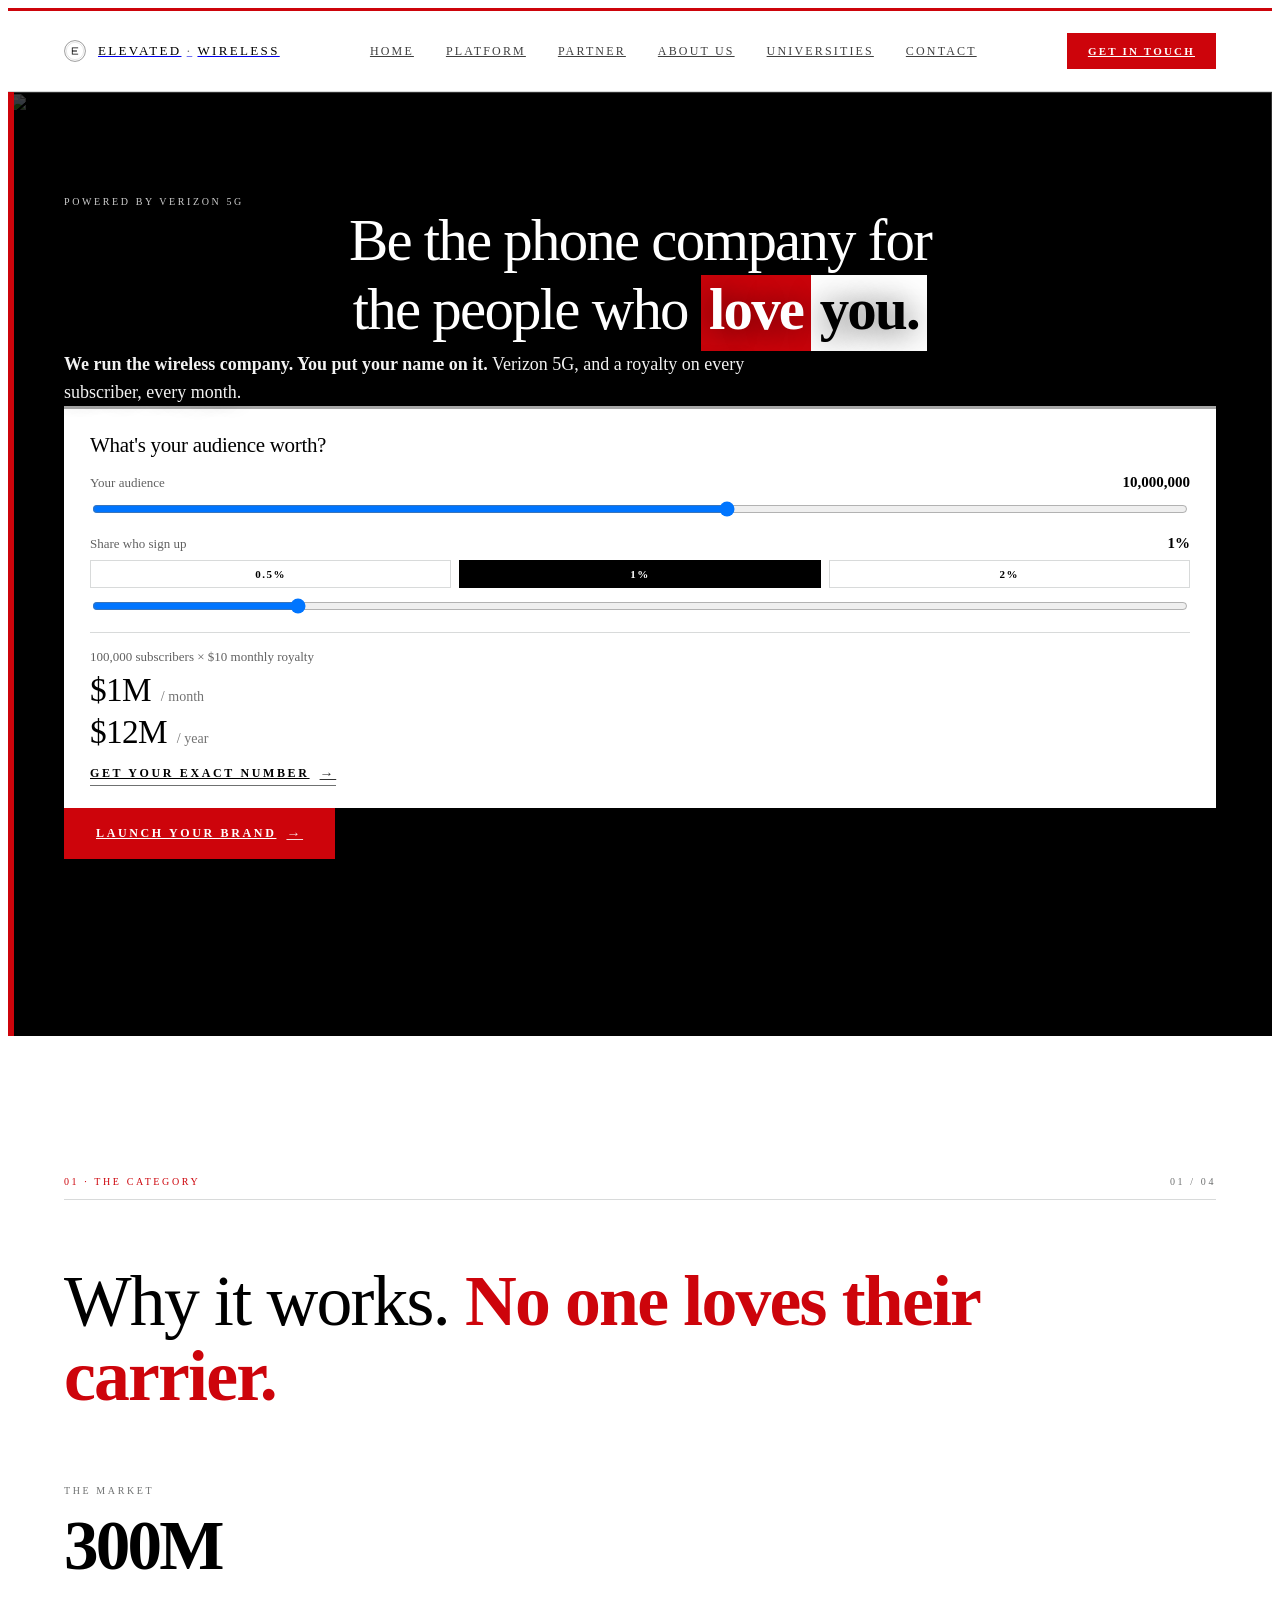
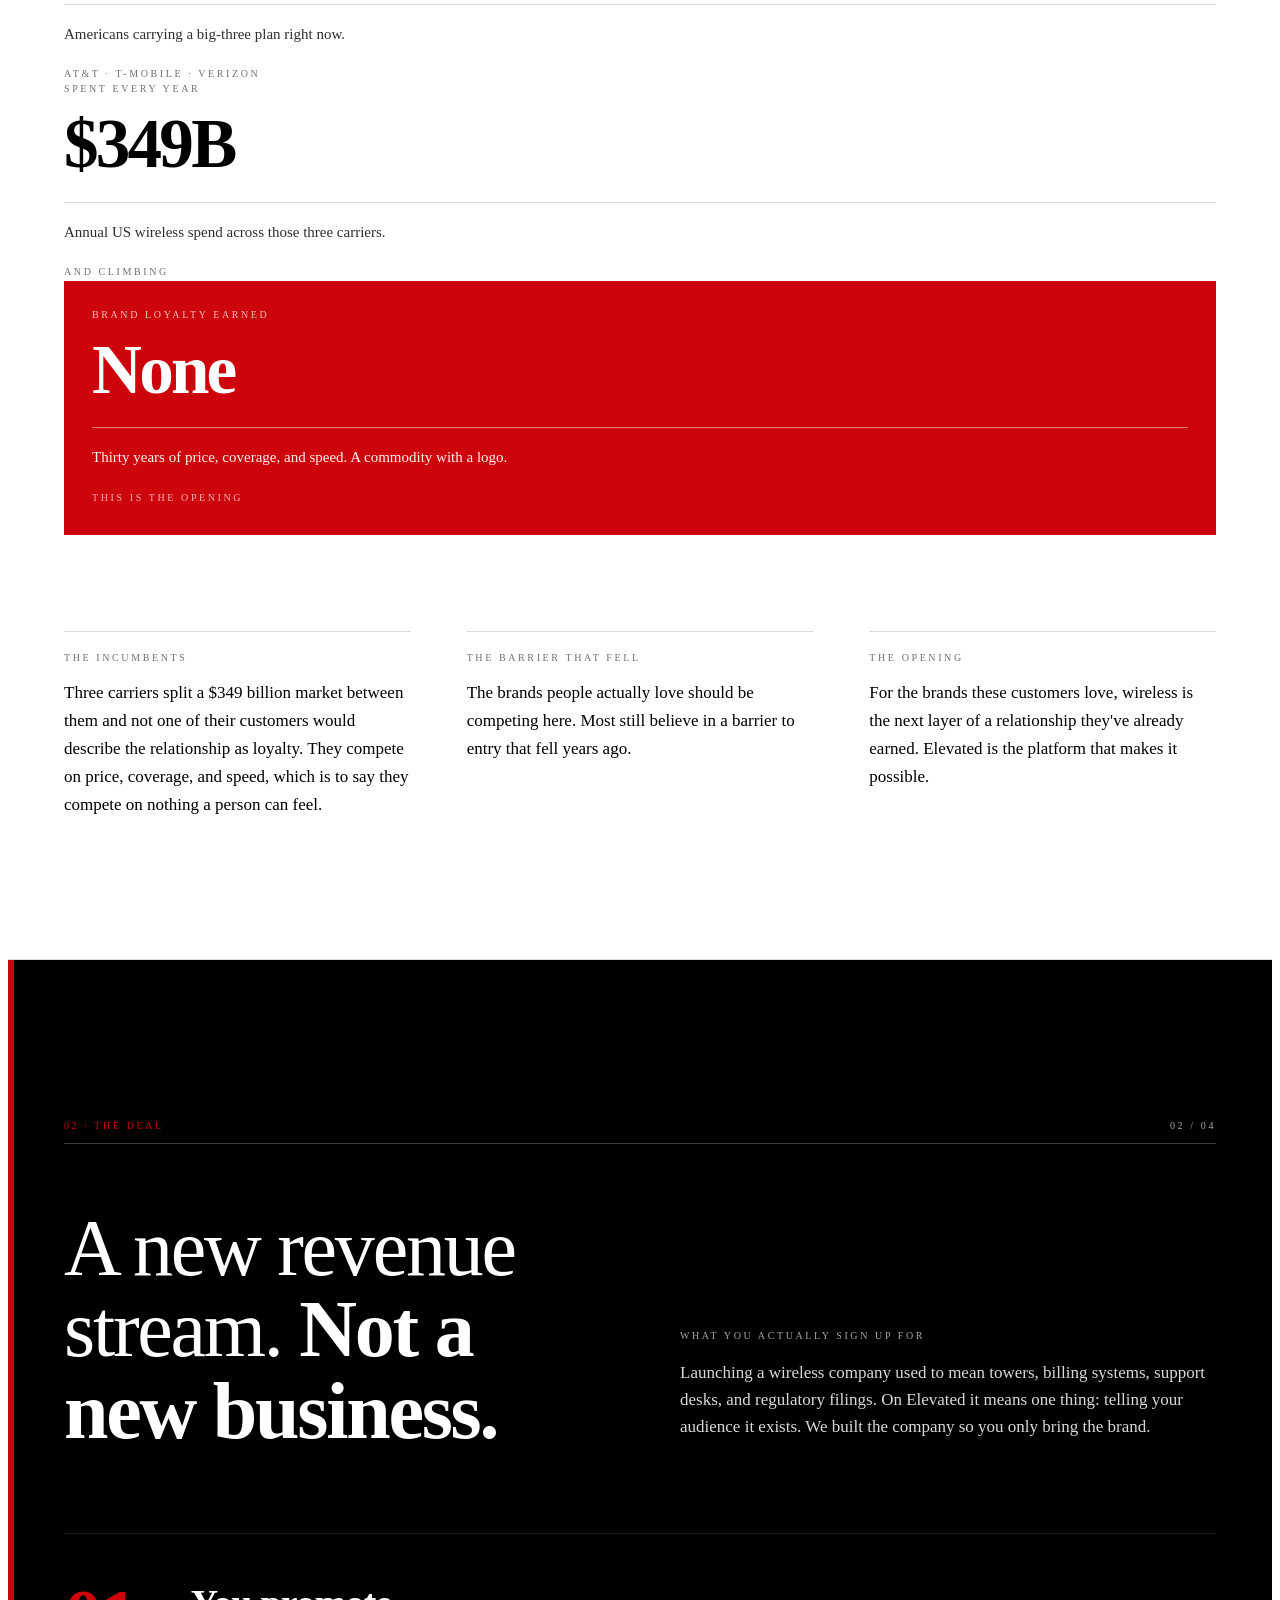
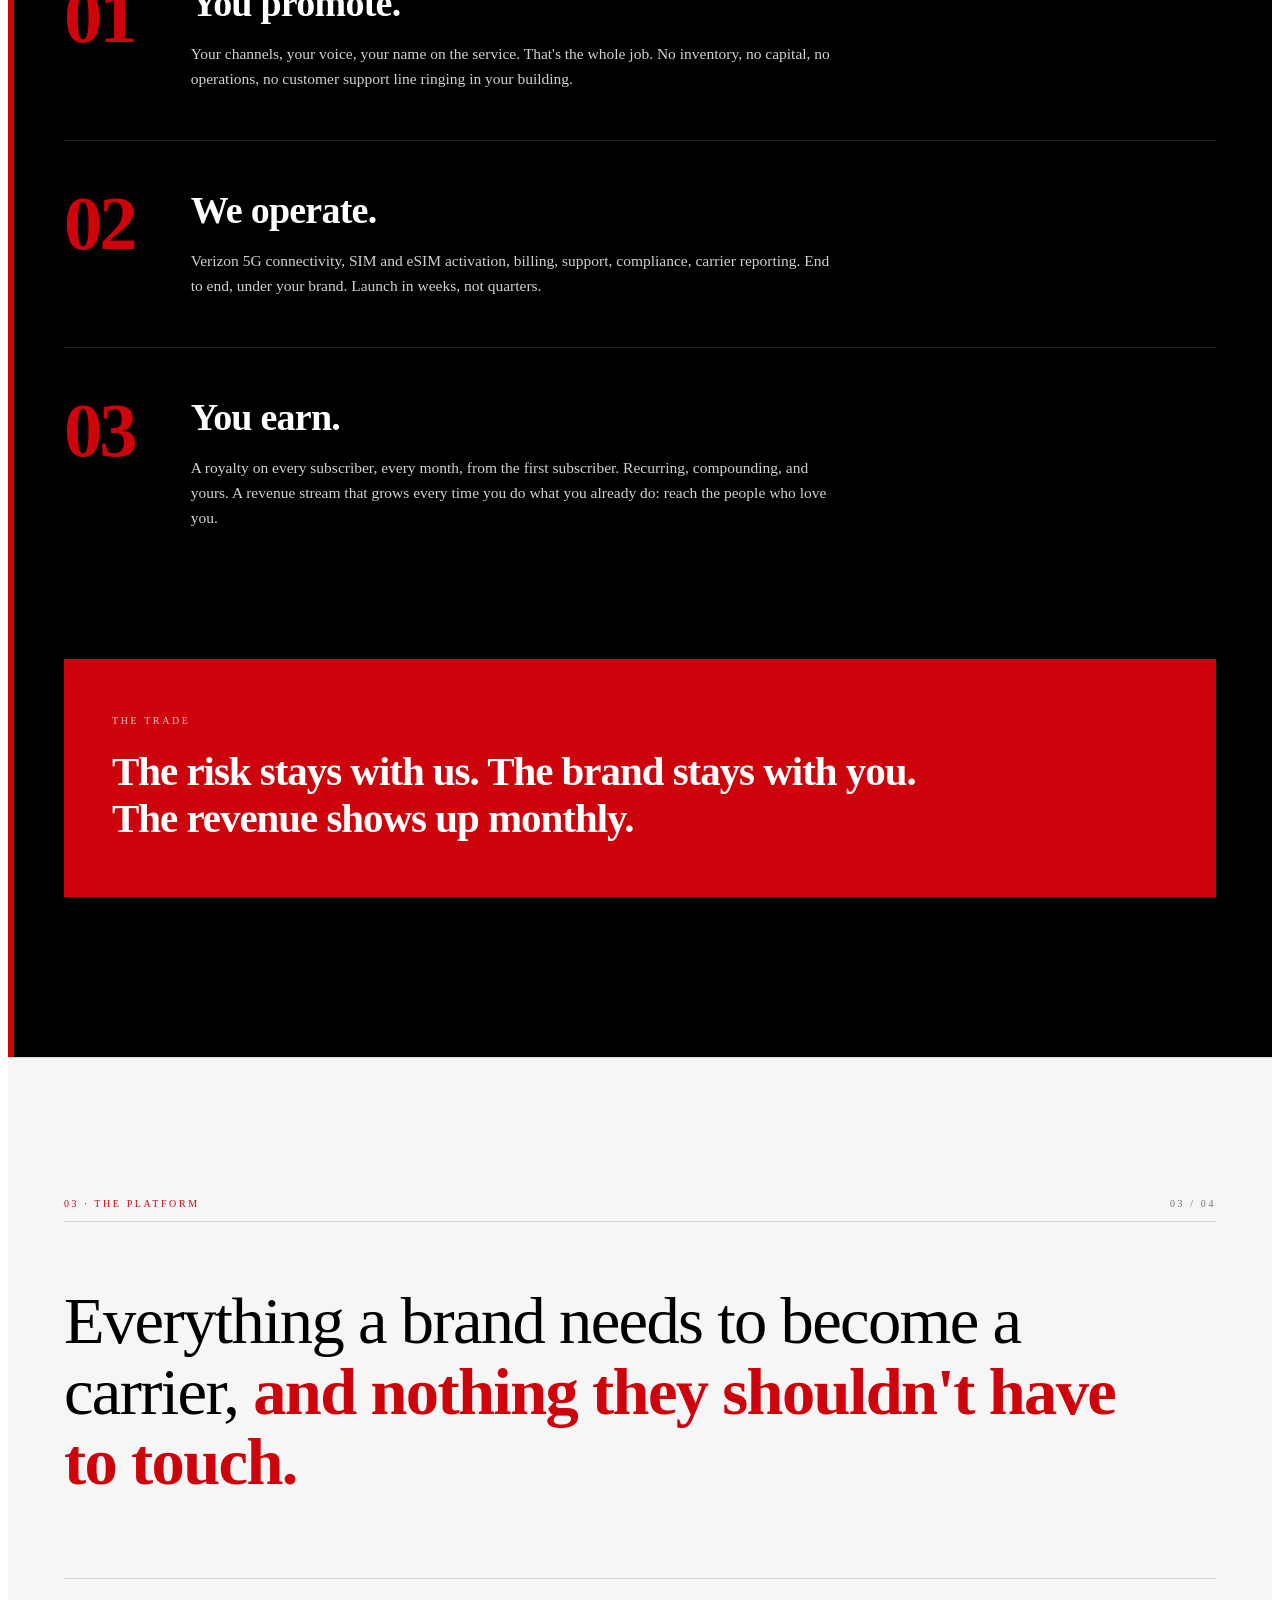
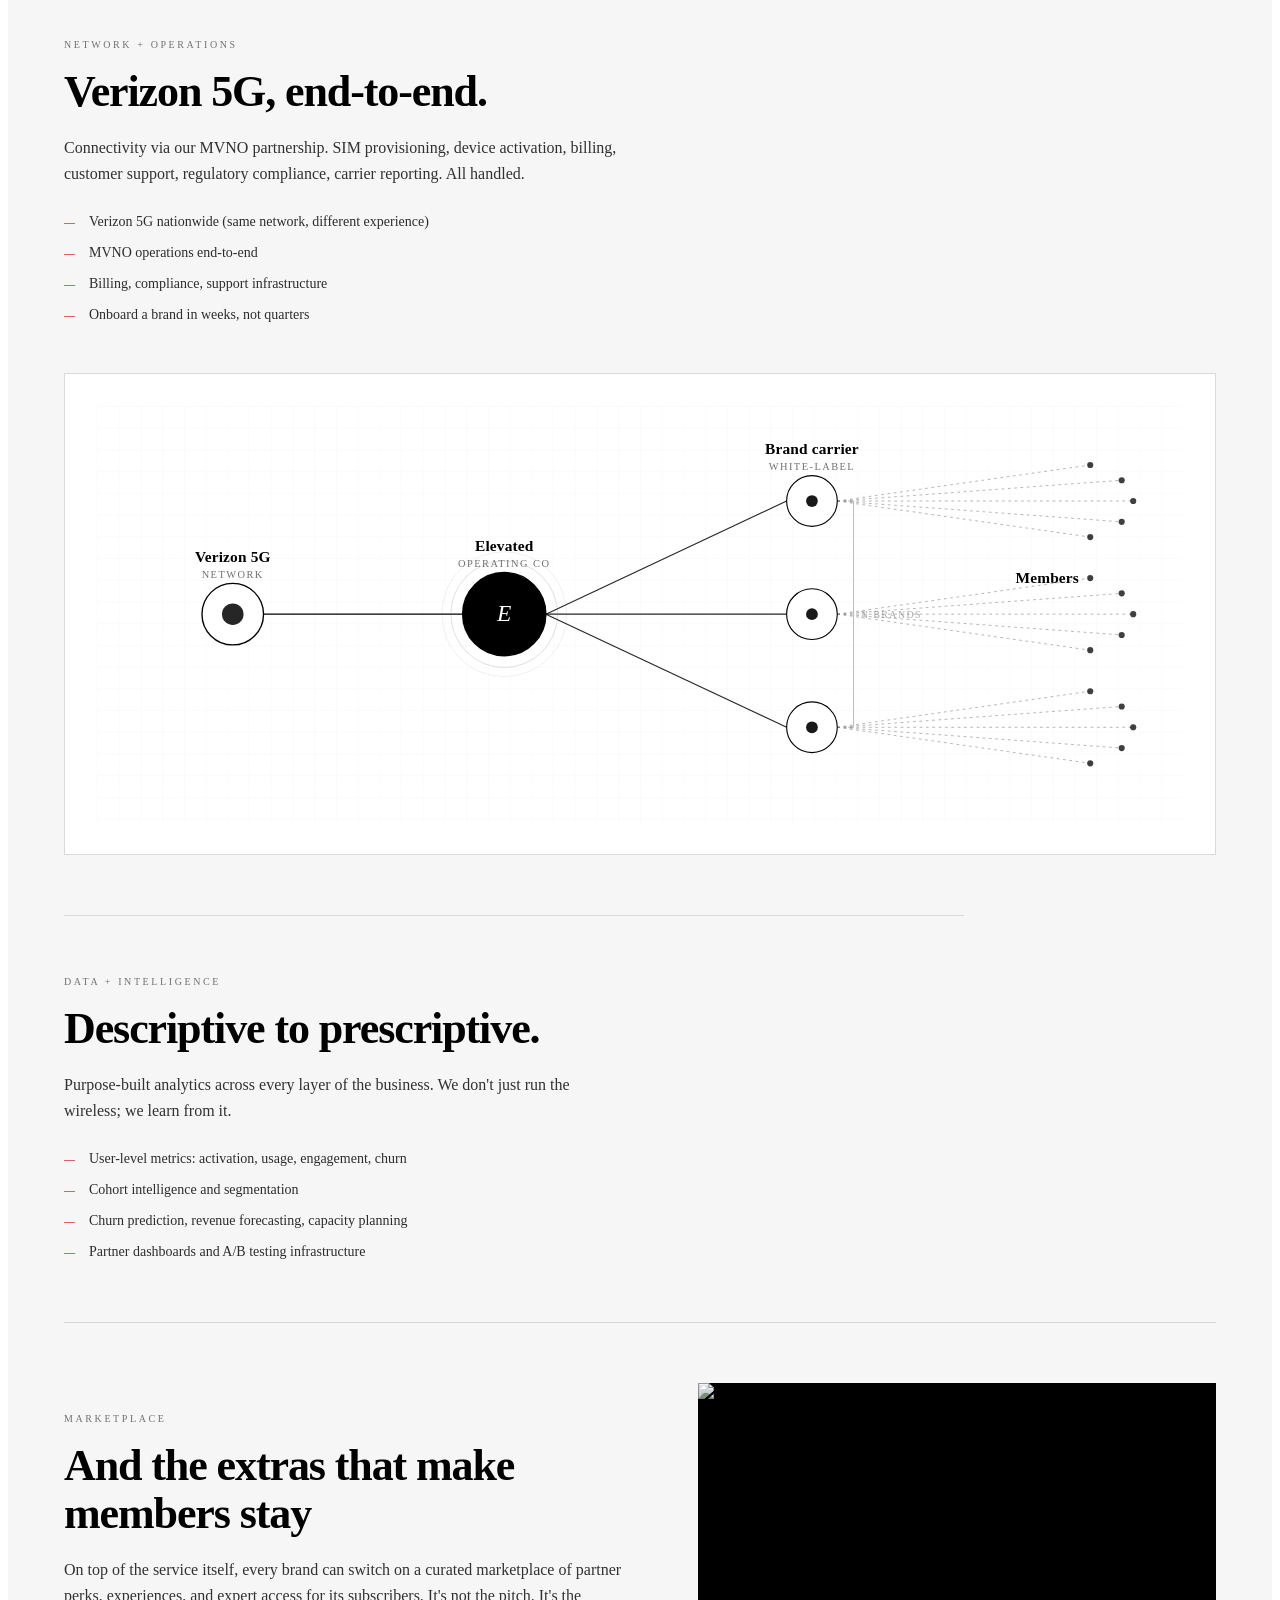
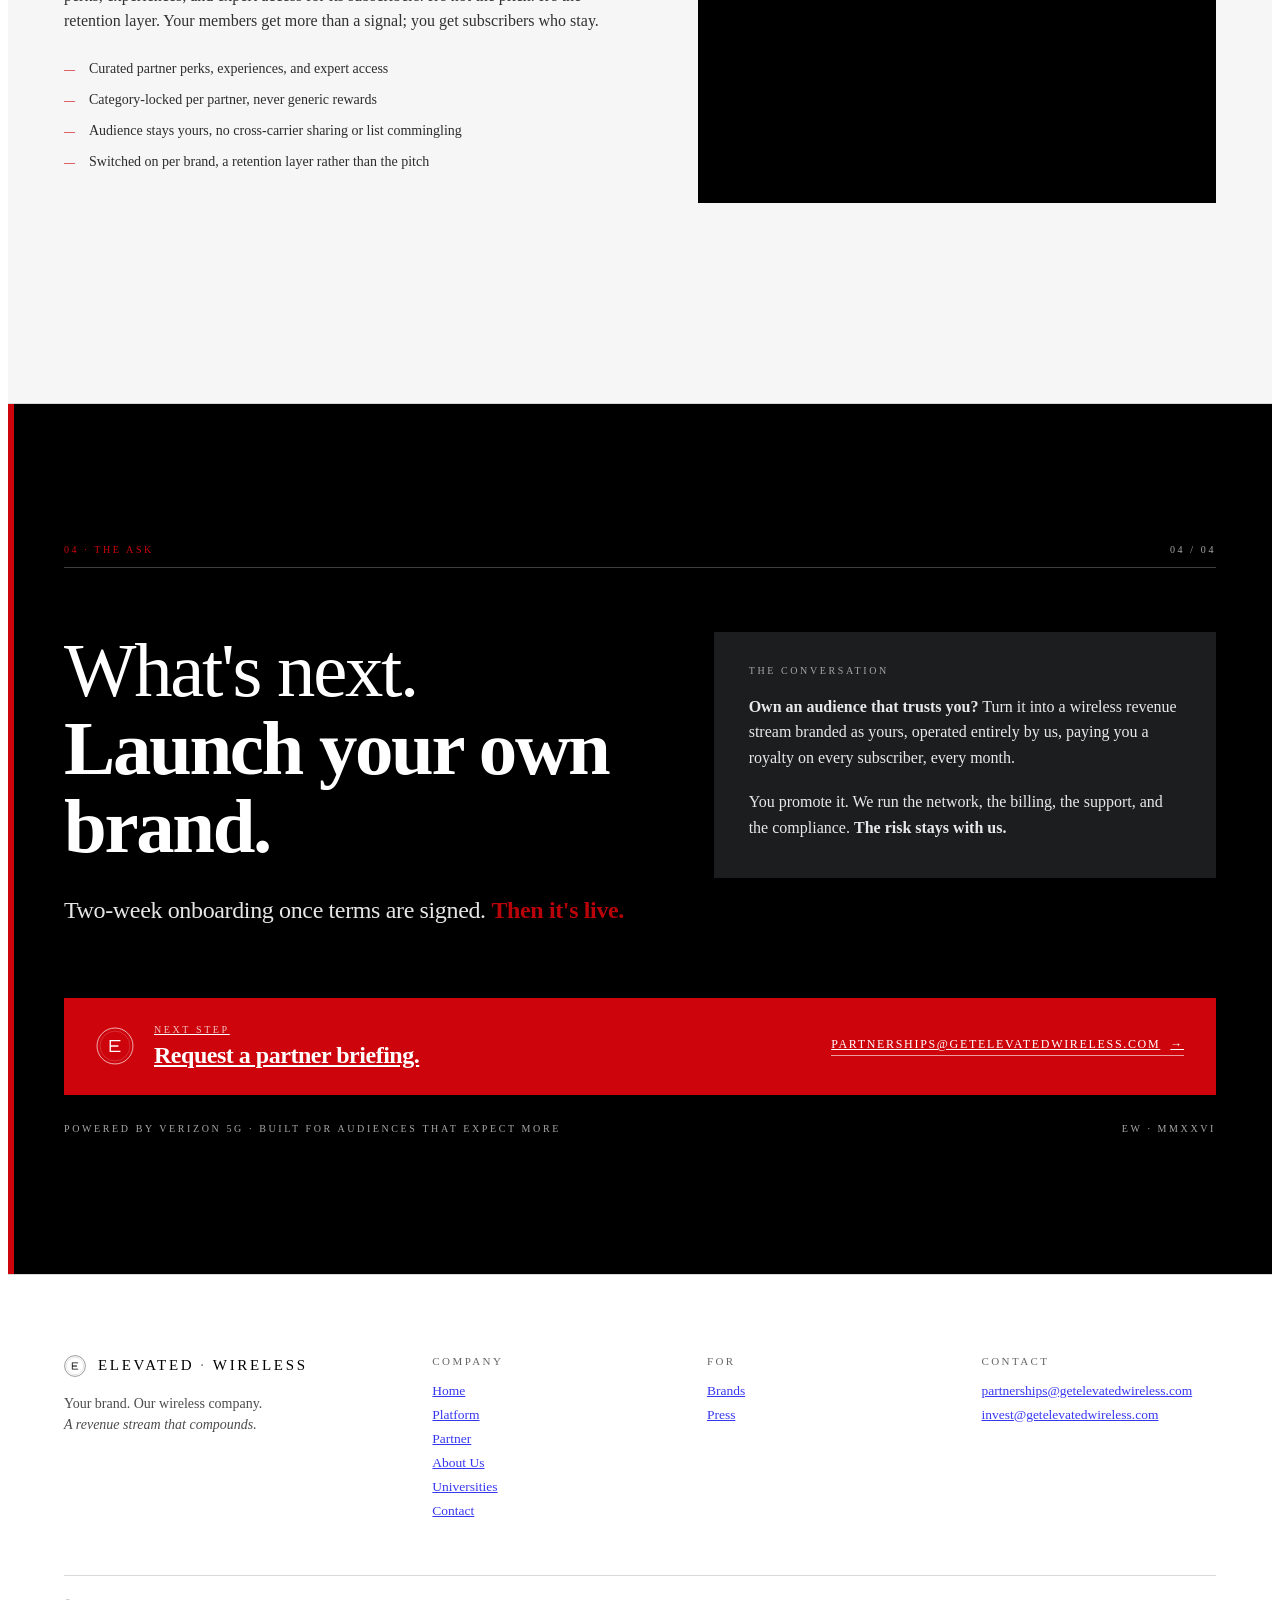
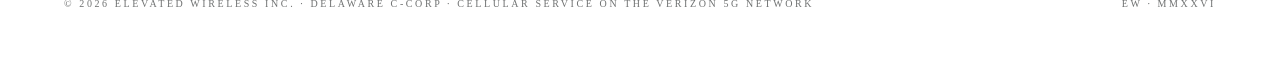
==== commit dd61e681: "Preview build: hero variants A and B" ====
--- a/index.html
+++ b/index.html
@@ -1 +1,6 @@
-<!DOCTYPE html><!--AOqy7_UuX1pxl7CBwDvh8--><html lang="en" class="__variable_986ef2 __variable_8b56f7 __variable_b9e455"><head><meta charSet="utf-8"/><meta name="viewport" content="width=device-width, initial-scale=1"/><link rel="preload" href="/elevated-wireless-preview/_next/static/media/103fc5fac08dcb15-s.p.woff2" as="font" crossorigin="" type="font/woff2"/><link rel="preload" href="/elevated-wireless-preview/_next/static/media/558ca1a6aa3cb55e-s.p.woff2" as="font" crossorigin="" type="font/woff2"/><link rel="preload" href="/elevated-wireless-preview/_next/static/media/e4af272ccee01ff0-s.p.woff2" as="font" crossorigin="" type="font/woff2"/><link rel="stylesheet" href="/elevated-wireless-preview/_next/static/css/7084e5b787c87cd8.css" data-precedence="next"/><link rel="preload" as="script" fetchPriority="low" href="/elevated-wireless-preview/_next/static/chunks/webpack-faa80b8a13969c46.js"/><script src="/elevated-wireless-preview/_next/static/chunks/4bd1b696-c023c6e3521b1417.js" async=""></script><script src="/elevated-wireless-preview/_next/static/chunks/255-36cbdca4de24cddd.js" async=""></script><script src="/elevated-wireless-preview/_next/static/chunks/main-app-16ddc0e2bb8471ca.js" async=""></script><script src="/elevated-wireless-preview/_next/static/chunks/743-30a46d0b10457870.js" async=""></script><script src="/elevated-wireless-preview/_next/static/chunks/695-6def632233bb897e.js" async=""></script><script src="/elevated-wireless-preview/_next/static/chunks/app/page-b5bdefaa81129b72.js" async=""></script><meta name="next-size-adjust" content=""/><title>Elevated Wireless | Premium cellular. Direct access.</title><meta name="description" content="Premium wireless on Verizon 5G, plus direct access to operators, AI advisors, curated perks, and a room full of people worth knowing. Built to be run. Built to be licensed."/><meta property="og:title" content="Elevated Wireless"/><meta property="og:description" content="Premium cellular. Direct access."/><meta property="og:url" content="https://getelevatedwireless.com/"/><meta property="og:site_name" content="Elevated Wireless"/><meta property="og:image" content="https://getelevatedwireless.com/img/og-elevated-wireless.png"/><meta property="og:image:width" content="1200"/><meta property="og:image:height" content="630"/><meta property="og:image:alt" content="Elevated Wireless. Premium cellular. Direct access."/><meta property="og:type" content="website"/><meta name="twitter:card" content="summary_large_image"/><meta name="twitter:title" content="Elevated Wireless"/><meta name="twitter:description" content="Premium cellular. Direct access."/><meta name="twitter:image" content="https://getelevatedwireless.com/img/og-elevated-wireless.png"/><link rel="icon" href="/elevated-wireless-preview/favicon.ico" type="image/x-icon" sizes="16x16"/><link rel="icon" href="/elevated-wireless-preview/icon.svg?64054e790a3c5365" type="image/svg+xml" sizes="any"/><link rel="apple-touch-icon" href="/elevated-wireless-preview/apple-icon.png?f00ab8d09013fafd" type="image/png" sizes="180x180"/><script src="/elevated-wireless-preview/_next/static/chunks/polyfills-42372ed130431b0a.js" noModule=""></script></head><body><div hidden=""><!--$--><!--/$--></div><nav class="ew-nav ew-pad-md" style="display:flex;align-items:center;justify-content:space-between;padding:22px 56px;border-top:3px solid #CD040B;border-bottom:1px solid #D8DADA;background:rgba(255, 255, 255, 0.86);color:#000000;position:sticky;top:0;z-index:50;backdrop-filter:blur(10px);-webkit-backdrop-filter:blur(10px)"><a href="#top" aria-label="Elevated Wireless home"><div style="display:flex;align-items:center;gap:12px;color:#000000"><svg width="22" height="22" viewBox="0 0 56 56" style="display:block"><circle cx="28" cy="28" r="26.5" fill="none" stroke="#000000" stroke-width="1"></circle><circle cx="28" cy="28" r="22" fill="none" stroke="#000000" stroke-width="0.5" opacity="0.5"></circle><path d="M20 19 L36 19 L36 21 L22 21 L22 27 L33 27 L33 29 L22 29 L22 35 L36 35 L36 37 L20 37 Z" fill="#000000"></path></svg><div style="font-family:var(--font-display), &#x27;Helvetica Neue&#x27;, Helvetica, Arial, sans-serif;font-size:13px;font-weight:500;letter-spacing:0.18em;text-transform:uppercase">Elevated<span style="opacity:0.55;margin:0 0.4em">·</span>Wireless</div></div></a><div class="ew-nav-links" style="display:flex;gap:32px;font-family:var(--font-mono), ui-monospace, monospace;font-size:12px;letter-spacing:0.18em;text-transform:uppercase"><a href="#top" style="color:#000000;opacity:0.75">Home</a><a href="#platform" style="color:#000000;opacity:0.75">Platform</a><a href="#partner" style="color:#000000;opacity:0.75">Partner</a><a href="/about/" style="color:#000000;opacity:0.75">About Us</a><a href="/universities/" style="color:#000000;opacity:0.75">Universities</a><a href="#contact" style="color:#000000;opacity:0.75">Contact</a></div><a href="mailto:partnerships@getelevatedwireless.com" style="padding:11px 20px;background:#CD040B;border:1px solid #CD040B;color:#FFFFFF;font-family:var(--font-mono), ui-monospace, monospace;font-size:11px;font-weight:600;letter-spacing:0.2em;text-transform:uppercase">Get in Touch</a></nav><section id="top" data-screen-label="02 Hero" class="ew-pad-md" style="background:#000000;color:#FFFFFF;padding:104px 56px 120px;position:relative;overflow:hidden;min-height:720px"><div aria-hidden="true" class="ew-spine" style="position:absolute;left:0;top:0;bottom:0;width:6px;background:#CD040B"></div><div class="reveal  "><div style="max-width:1240px;margin:0 auto"><div class="ew-hero-center"><div class="ew-hero-copy"><div style="font-family:var(--font-mono), ui-monospace, monospace;font-size:10px;font-weight:500;letter-spacing:0.26em;text-transform:uppercase;color:#A7A7A7">Powered by Verizon 5G</div><h1 style="font-family:var(--font-display), &#x27;Helvetica Neue&#x27;, Helvetica, Arial, sans-serif;font-size:clamp(40px, 4.6vw, 68px);line-height:1.16;font-weight:500;letter-spacing:-0.03em;margin:0;text-wrap:balance">Be the phone company for the people who<!-- --> <span style="background:#CD040B;color:#FFFFFF;display:inline-block;padding:0.02em 0.14em 0.1em;font-weight:700">love</span><span style="background:#FFFFFF;color:#000000;display:inline-block;padding:0.02em 0.14em 0.1em;font-weight:700">you.</span></h1><p style="font-family:var(--font-sans), &#x27;Helvetica Neue&#x27;, Helvetica, Arial, sans-serif;font-size:18px;line-height:1.55;opacity:0.82;margin:0">Elevated turns your audience into a branded wireless service you never have to run. Verizon 5G, fully operated, your name on it. You promote it. We handle everything else. You earn <span style="color:#A7A7A7;font-weight:700;letter-spacing:0.01em;white-space:nowrap">a royalty on every subscriber, every month.</span></p></div><div class="ew-calc-card" style="background:#FFFFFF;color:#000000;border-top:3px solid #A7A7A7;padding:24px 26px 22px;display:flex;flex-direction:column;gap:16px"><h2 style="font-family:var(--font-display), &#x27;Helvetica Neue&#x27;, Helvetica, Arial, sans-serif;font-size:21px;line-height:1.15;font-weight:500;letter-spacing:-0.015em;margin:0;text-wrap:balance">What&#x27;s your audience worth?</h2><div style="display:flex;flex-direction:column;gap:8px"><div style="display:flex;justify-content:space-between;align-items:baseline"><label for="ew-audience-home" style="font-family:var(--font-sans), &#x27;Helvetica Neue&#x27;, Helvetica, Arial, sans-serif;font-size:13px;opacity:0.62;margin:0">Your audience</label><p style="font-family:var(--font-sans), &#x27;Helvetica Neue&#x27;, Helvetica, Arial, sans-serif;font-size:15px;font-weight:600;font-variant-numeric:tabular-nums;margin:0">10,000,000</p></div><input id="ew-audience-home" class="ew-range" type="range" min="0" max="81" step="1" aria-valuetext="10,000,000 people" value="47"/></div><div style="display:flex;flex-direction:column;gap:8px"><div style="display:flex;justify-content:space-between;align-items:baseline"><label for="ew-conv-home" style="font-family:var(--font-sans), &#x27;Helvetica Neue&#x27;, Helvetica, Arial, sans-serif;font-size:13px;opacity:0.62;margin:0">Share who sign up</label><p style="font-family:var(--font-sans), &#x27;Helvetica Neue&#x27;, Helvetica, Arial, sans-serif;font-size:15px;font-weight:600;font-variant-numeric:tabular-nums;margin:0">1%</p></div><div style="display:flex;gap:8px"><button type="button" aria-pressed="false" style="flex:1;padding:7px 0;font-family:var(--font-mono), ui-monospace, monospace;font-size:11px;letter-spacing:0.14em;font-weight:600;cursor:pointer;background:transparent;color:#000000;border:1px solid #D8DADA">0.5%</button><button type="button" aria-pressed="true" style="flex:1;padding:7px 0;font-family:var(--font-mono), ui-monospace, monospace;font-size:11px;letter-spacing:0.14em;font-weight:600;cursor:pointer;background:#000000;color:#FFFFFF;border:1px solid #000000">1%</button><button type="button" aria-pressed="false" style="flex:1;padding:7px 0;font-family:var(--font-mono), ui-monospace, monospace;font-size:11px;letter-spacing:0.14em;font-weight:600;cursor:pointer;background:transparent;color:#000000;border:1px solid #D8DADA">2%</button></div><input id="ew-conv-home" class="ew-range" type="range" min="0.1" max="5" step="0.1" aria-valuetext="1%" value="1"/></div><div style="border-top:1px solid #D8DADA;padding-top:16px;display:flex;flex-direction:column;gap:8px"><p style="font-family:var(--font-sans), &#x27;Helvetica Neue&#x27;, Helvetica, Arial, sans-serif;font-size:13px;opacity:0.62;margin:0;font-variant-numeric:tabular-nums">100,000<!-- --> subscribers × $<!-- -->10<!-- --> monthly royalty</p><div style="display:flex;align-items:baseline;gap:10px;white-space:nowrap"><span class="ew-num-shimmer" style="font-family:var(--font-display), &#x27;Helvetica Neue&#x27;, Helvetica, Arial, sans-serif;font-size:clamp(30px, 2.6vw, 36px);line-height:1.05;font-weight:500;letter-spacing:-0.02em;font-variant-numeric:tabular-nums">$1M</span><span style="font-family:var(--font-sans), &#x27;Helvetica Neue&#x27;, Helvetica, Arial, sans-serif;font-size:14px;opacity:0.55">/ month</span></div><div style="display:flex;align-items:baseline;gap:10px;white-space:nowrap"><span class="ew-num-shimmer" style="font-family:var(--font-display), &#x27;Helvetica Neue&#x27;, Helvetica, Arial, sans-serif;font-size:clamp(30px, 2.6vw, 36px);line-height:1.05;font-weight:500;letter-spacing:-0.02em;font-variant-numeric:tabular-nums">$12M</span><span style="font-family:var(--font-sans), &#x27;Helvetica Neue&#x27;, Helvetica, Arial, sans-serif;font-size:14px;opacity:0.55">/ year</span></div></div><a href="#partner" style="display:inline-flex;align-items:center;gap:10px;align-self:flex-start;font-family:var(--font-mono), ui-monospace, monospace;font-size:12px;letter-spacing:0.22em;text-transform:uppercase;font-weight:600;color:#000000;border-bottom:1px solid #6F7171;padding-bottom:4px">Get your exact number<span aria-hidden="true" style="font-size:14px;opacity:0.8;line-height:1;font-weight:500">→</span></a></div><a href="#partner" style="display:inline-flex;align-items:center;gap:10px;padding:18px 32px;background:#CD040B;color:#FFFFFF;font-family:var(--font-mono), ui-monospace, monospace;font-size:12px;letter-spacing:0.22em;text-transform:uppercase;font-weight:600">Launch Your Brand<span aria-hidden="true" style="font-size:14px;opacity:0.85;line-height:1;font-weight:500">→</span></a></div></div></div></section><section id="category" data-screen-label="03 Category" class="ew-pad-md" style="background:#FFFFFF;color:#000000;padding:140px 56px;border-bottom:1px solid #D8DADA"><div style="max-width:1280px;margin:0 auto"><div style="margin-bottom:64px"><div style="display:flex;align-items:center;justify-content:space-between;gap:24px;padding-bottom:12px"><div style="font-family:var(--font-mono), ui-monospace, monospace;font-size:10px;font-weight:500;letter-spacing:0.26em;text-transform:uppercase;color:#CD040B">01 · The Category</div><div style="font-family:var(--font-mono), ui-monospace, monospace;font-size:10px;font-weight:500;letter-spacing:0.26em;text-transform:uppercase;color:#6F7171">01 / 04</div></div><div style="height:1px;width:100%;background:#D8DADA;opacity:1"></div></div><h2 style="font-family:var(--font-display), &#x27;Helvetica Neue&#x27;, Helvetica, Arial, sans-serif;font-size:clamp(42px, 5.6vw, 72px);line-height:1.04;font-weight:300;letter-spacing:-0.025em;margin:0 0 72px;max-width:1100px">Why it works.<!-- --> <span style="font-weight:700;color:#CD040B">No one loves their carrier.</span></h2><div class="reveal  "><div class="ew-stat-row" style="margin-bottom:96px"><div><div style="background:transparent;color:#000000;padding:0 0 4px;display:flex;flex-direction:column;height:100%"><div style="font-family:var(--font-mono), ui-monospace, monospace;font-size:10px;font-weight:500;letter-spacing:0.26em;text-transform:uppercase;color:#6F7171;margin-bottom:18px">The market</div><div style="font-family:var(--font-display), &#x27;Helvetica Neue&#x27;, Helvetica, Arial, sans-serif;font-size:clamp(44px, 5.4vw, 86px);font-weight:700;line-height:0.92;letter-spacing:-0.04em;display:flex;align-items:baseline;gap:2px">300M</div><div style="height:1px;width:100%;background:#D8DADA;opacity:1;margin:26px 0 18px"></div><div style="font-family:var(--font-sans), &#x27;Helvetica Neue&#x27;, Helvetica, Arial, sans-serif;font-size:15px;line-height:1.55;opacity:0.82">Americans carrying a big-three plan right now.</div><div style="font-family:var(--font-mono), ui-monospace, monospace;font-size:10px;font-weight:500;letter-spacing:0.26em;text-transform:uppercase;color:#6F7171;margin-top:auto;padding-top:22px">AT&amp;T · T-Mobile · Verizon</div></div></div><div><div style="background:transparent;color:#000000;padding:0 0 4px;display:flex;flex-direction:column;height:100%"><div style="font-family:var(--font-mono), ui-monospace, monospace;font-size:10px;font-weight:500;letter-spacing:0.26em;text-transform:uppercase;color:#6F7171;margin-bottom:18px">Spent every year</div><div style="font-family:var(--font-display), &#x27;Helvetica Neue&#x27;, Helvetica, Arial, sans-serif;font-size:clamp(44px, 5.4vw, 86px);font-weight:700;line-height:0.92;letter-spacing:-0.04em;display:flex;align-items:baseline;gap:2px">$349B</div><div style="height:1px;width:100%;background:#D8DADA;opacity:1;margin:26px 0 18px"></div><div style="font-family:var(--font-sans), &#x27;Helvetica Neue&#x27;, Helvetica, Arial, sans-serif;font-size:15px;line-height:1.55;opacity:0.82">Annual US wireless spend across those three carriers.</div><div style="font-family:var(--font-mono), ui-monospace, monospace;font-size:10px;font-weight:500;letter-spacing:0.26em;text-transform:uppercase;color:#6F7171;margin-top:auto;padding-top:22px">And climbing</div></div></div><div class="is-filled"><div style="background:#CD040B;color:#FFFFFF;padding:28px 28px 32px;display:flex;flex-direction:column;height:100%"><div style="font-family:var(--font-mono), ui-monospace, monospace;font-size:10px;font-weight:500;letter-spacing:0.26em;text-transform:uppercase;color:rgba(255,255,255,0.75);margin-bottom:18px">Brand loyalty earned</div><div style="font-family:var(--font-display), &#x27;Helvetica Neue&#x27;, Helvetica, Arial, sans-serif;font-size:clamp(44px, 5.4vw, 86px);font-weight:700;line-height:0.92;letter-spacing:-0.04em;display:flex;align-items:baseline;gap:2px">None</div><div style="height:1px;width:100%;background:rgba(255,255,255,0.45);opacity:1;margin:26px 0 18px"></div><div style="font-family:var(--font-sans), &#x27;Helvetica Neue&#x27;, Helvetica, Arial, sans-serif;font-size:15px;line-height:1.55;opacity:0.95">Thirty years of price, coverage, and speed. A commodity with a logo.</div><div style="font-family:var(--font-mono), ui-monospace, monospace;font-size:10px;font-weight:500;letter-spacing:0.26em;text-transform:uppercase;color:rgba(255,255,255,0.7);margin-top:auto;padding-top:22px">This is the opening</div></div></div></div></div><div class="ew-stack-md" style="display:grid;grid-template-columns:repeat(3, 1fr);gap:56px"><div class="reveal  "><div style="border-top:1px solid #D8DADA;padding-top:20px"><div style="font-family:var(--font-mono), ui-monospace, monospace;font-size:10px;font-weight:500;letter-spacing:0.26em;text-transform:uppercase;color:#6F7171;margin-bottom:16px">The incumbents</div><p style="font-size:17px;line-height:1.65;margin:0">Three carriers split a $349 billion market between them and not one of their customers would describe the relationship as loyalty. They compete on price, coverage, and speed, which is to say they compete on nothing a person can feel.</p></div></div><div class="reveal  "><div style="border-top:1px solid #D8DADA;padding-top:20px"><div style="font-family:var(--font-mono), ui-monospace, monospace;font-size:10px;font-weight:500;letter-spacing:0.26em;text-transform:uppercase;color:#6F7171;margin-bottom:16px">The barrier that fell</div><p style="font-size:17px;line-height:1.65;margin:0">The brands people actually love should be competing here. Most still believe in a barrier to entry that fell years ago.</p></div></div><div class="reveal  "><div style="border-top:1px solid #D8DADA;padding-top:20px"><div style="font-family:var(--font-mono), ui-monospace, monospace;font-size:10px;font-weight:500;letter-spacing:0.26em;text-transform:uppercase;color:#6F7171;margin-bottom:16px">The opening</div><p style="font-size:17px;line-height:1.65;margin:0">For the brands these customers love, wireless is the next layer of a relationship they&#x27;ve already earned. Elevated is the platform that makes it possible.</p></div></div></div></div></section><section id="access" data-screen-label="04 The Deal" class="ew-pad-md" style="background:#000000;color:#FFFFFF;padding:160px 56px;position:relative"><div aria-hidden="true" class="ew-spine" style="position:absolute;left:0;top:0;bottom:0;width:6px;background:#CD040B"></div><div style="max-width:1280px;margin:0 auto"><div style="margin-bottom:64px"><div style="display:flex;align-items:center;justify-content:space-between;gap:24px;padding-bottom:12px"><div style="font-family:var(--font-mono), ui-monospace, monospace;font-size:10px;font-weight:500;letter-spacing:0.26em;text-transform:uppercase;color:#CD040B">02 · The Deal</div><div style="font-family:var(--font-mono), ui-monospace, monospace;font-size:10px;font-weight:500;letter-spacing:0.26em;text-transform:uppercase;color:#A7A7A7">02 / 04</div></div><div style="height:1px;width:100%;background:#6F7171;opacity:0.55"></div></div><div class="ew-stack-md" style="display:grid;grid-template-columns:1fr 1fr;gap:80px;align-items:end;margin-bottom:80px"><div><h2 style="font-family:var(--font-display), &#x27;Helvetica Neue&#x27;, Helvetica, Arial, sans-serif;font-size:clamp(48px, 6.4vw, 80px);line-height:1.02;font-weight:300;letter-spacing:-0.028em;margin:0">A new revenue stream. <span style="font-weight:700">Not a new business.</span></h2></div><div style="padding-bottom:12px"><div style="font-family:var(--font-mono), ui-monospace, monospace;font-size:10px;font-weight:500;letter-spacing:0.26em;text-transform:uppercase;color:#A7A7A7;margin-bottom:18px">What you actually sign up for</div><div style="font-size:17px;line-height:1.6;opacity:0.85">Launching a wireless company used to mean towers, billing systems, support desks, and regulatory filings. On Elevated it means one thing: telling your audience it exists. We built the company so you only bring the brand.</div></div></div><div style="display:flex;flex-direction:column"><div class="reveal  "><div class="ew-stack-md" style="display:grid;grid-template-columns:auto 1fr;gap:56px;padding:48px 0;border-top:1px solid #1B1D1F;align-items:start"><div style="font-family:var(--font-display), &#x27;Helvetica Neue&#x27;, Helvetica, Arial, sans-serif;font-size:clamp(56px, 6vw, 88px);font-weight:700;line-height:0.9;letter-spacing:-0.04em;color:#CD040B">01</div><div><h3 style="font-family:var(--font-display), &#x27;Helvetica Neue&#x27;, Helvetica, Arial, sans-serif;font-size:clamp(28px, 3vw, 38px);line-height:1.12;font-weight:700;letter-spacing:-0.02em;margin:0 0 18px;color:#FFFFFF">You promote.</h3><p style="font-size:15.5px;line-height:1.6;opacity:0.82;margin:0;max-width:640px">Your channels, your voice, your name on the service. That&#x27;s the whole job. No inventory, no capital, no operations, no customer support line ringing in your building.</p></div></div></div><div class="reveal  "><div class="ew-stack-md" style="display:grid;grid-template-columns:auto 1fr;gap:56px;padding:48px 0;border-top:1px solid #1B1D1F;align-items:start"><div style="font-family:var(--font-display), &#x27;Helvetica Neue&#x27;, Helvetica, Arial, sans-serif;font-size:clamp(56px, 6vw, 88px);font-weight:700;line-height:0.9;letter-spacing:-0.04em;color:#CD040B">02</div><div><h3 style="font-family:var(--font-display), &#x27;Helvetica Neue&#x27;, Helvetica, Arial, sans-serif;font-size:clamp(28px, 3vw, 38px);line-height:1.12;font-weight:700;letter-spacing:-0.02em;margin:0 0 18px;color:#FFFFFF">We operate.</h3><p style="font-size:15.5px;line-height:1.6;opacity:0.82;margin:0;max-width:640px">Verizon 5G connectivity, SIM and eSIM activation, billing, support, compliance, carrier reporting. End to end, under your brand. Launch in weeks, not quarters.</p></div></div></div><div class="reveal  "><div class="ew-stack-md" style="display:grid;grid-template-columns:auto 1fr;gap:56px;padding:48px 0;border-top:1px solid #1B1D1F;align-items:start"><div style="font-family:var(--font-display), &#x27;Helvetica Neue&#x27;, Helvetica, Arial, sans-serif;font-size:clamp(56px, 6vw, 88px);font-weight:700;line-height:0.9;letter-spacing:-0.04em;color:#CD040B">03</div><div><h3 style="font-family:var(--font-display), &#x27;Helvetica Neue&#x27;, Helvetica, Arial, sans-serif;font-size:clamp(28px, 3vw, 38px);line-height:1.12;font-weight:700;letter-spacing:-0.02em;margin:0 0 18px;color:#FFFFFF">You earn.</h3><p style="font-size:15.5px;line-height:1.6;opacity:0.82;margin:0;max-width:640px">A royalty on every subscriber, every month, from the first subscriber. Recurring, compounding, and yours. A revenue stream that grows every time you do what you already do: reach the people who love you.</p></div></div></div></div><div style="margin-top:80px;background:#CD040B;color:#FFFFFF;padding:56px 48px"><div style="font-family:var(--font-mono), ui-monospace, monospace;font-size:10px;font-weight:500;letter-spacing:0.26em;text-transform:uppercase;color:rgba(255,255,255,0.75);margin-bottom:22px">The trade</div><div style="font-family:var(--font-display), &#x27;Helvetica Neue&#x27;, Helvetica, Arial, sans-serif;font-size:clamp(28px, 3.2vw, 44px);line-height:1.14;font-weight:700;letter-spacing:-0.025em;max-width:920px">The risk stays with us. The brand stays with you.<br/>The revenue shows up monthly.</div></div></div></section><section id="platform" data-screen-label="06 Platform" class="ew-pad-md" style="background:#F6F6F6;color:#000000;padding:140px 56px;border-top:1px solid #D8DADA;border-bottom:1px solid #D8DADA"><div style="max-width:1280px;margin:0 auto"><div style="margin-bottom:64px"><div style="display:flex;align-items:center;justify-content:space-between;gap:24px;padding-bottom:12px"><div style="font-family:var(--font-mono), ui-monospace, monospace;font-size:10px;font-weight:500;letter-spacing:0.26em;text-transform:uppercase;color:#CD040B">03 · The Platform</div><div style="font-family:var(--font-mono), ui-monospace, monospace;font-size:10px;font-weight:500;letter-spacing:0.26em;text-transform:uppercase;color:#6F7171">03 / 04</div></div><div style="height:1px;width:100%;background:#D8DADA;opacity:1"></div></div><div style="margin-bottom:80px;max-width:1100px"><h2 style="font-family:var(--font-display), &#x27;Helvetica Neue&#x27;, Helvetica, Arial, sans-serif;font-size:clamp(40px, 5.2vw, 68px);line-height:1.06;font-weight:300;letter-spacing:-0.025em;margin:0">Everything a brand needs to become a carrier,<!-- --> <span style="font-weight:700;color:#CD040B">and nothing they shouldn&#x27;t have to touch.</span></h2></div><div class="reveal  "><div style="padding:60px 0;border-top:1px solid #D8DADA"><div style="max-width:900px;margin-bottom:48px"><div><div style="font-family:var(--font-mono), ui-monospace, monospace;font-size:10px;font-weight:500;letter-spacing:0.26em;text-transform:uppercase;color:#6F7171;margin-bottom:18px">Network + Operations</div><h3 style="font-family:var(--font-display), &#x27;Helvetica Neue&#x27;, Helvetica, Arial, sans-serif;font-size:clamp(32px, 3.6vw, 44px);font-weight:700;letter-spacing:-0.025em;line-height:1.08;margin:0 0 20px">Verizon 5G, end-to-end.</h3><p style="font-size:16px;line-height:1.6;margin:0 0 24px;opacity:0.8;max-width:560px">Connectivity via our MVNO partnership. SIM provisioning, device activation, billing, customer support, regulatory compliance, carrier reporting. All handled.</p><ul style="list-style:none;padding:0;margin:0;display:flex;flex-direction:column;gap:10px"><li style="display:flex;gap:14px;font-size:14px;line-height:1.5;opacity:0.82"><span style="color:#CD040B;flex-shrink:0;font-family:var(--font-mono), ui-monospace, monospace;font-size:11px;font-weight:700;padding-top:3px">—</span><span>Verizon 5G nationwide (same network, different experience)</span></li><li style="display:flex;gap:14px;font-size:14px;line-height:1.5;opacity:0.82"><span style="color:#CD040B;flex-shrink:0;font-family:var(--font-mono), ui-monospace, monospace;font-size:11px;font-weight:700;padding-top:3px">—</span><span>MVNO operations end-to-end</span></li><li style="display:flex;gap:14px;font-size:14px;line-height:1.5;opacity:0.82"><span style="color:#CD040B;flex-shrink:0;font-family:var(--font-mono), ui-monospace, monospace;font-size:11px;font-weight:700;padding-top:3px">—</span><span>Billing, compliance, support infrastructure</span></li><li style="display:flex;gap:14px;font-size:14px;line-height:1.5;opacity:0.82"><span style="color:#CD040B;flex-shrink:0;font-family:var(--font-mono), ui-monospace, monospace;font-size:11px;font-weight:700;padding-top:3px">—</span><span>Onboard a brand in weeks, not quarters</span></li></ul></div></div><div style="border:1px solid #D8DADA;background:#FFFFFF;position:relative;overflow:hidden;padding:32px;box-sizing:border-box"><svg viewBox="0 0 1200 460" width="100%" style="display:block;height:auto"><defs><pattern id="grid6a" width="24" height="24" patternUnits="userSpaceOnUse"><path d="M 24 0 L 0 0 0 24" fill="none" stroke="#D8DADA" stroke-width="0.5" opacity="0.5"></path></pattern></defs><rect width="1200" height="460" fill="url(#grid6a)"></rect><line x1="184" y1="230" x2="404" y2="230" stroke="#000000" stroke-width="1.25"></line><line x1="496" y1="230" x2="762" y2="105" stroke="#000000" stroke-width="1.25" opacity="0.85"></line><line x1="496" y1="230" x2="762" y2="230" stroke="#000000" stroke-width="1.25" opacity="0.85"></line><line x1="496" y1="230" x2="762" y2="355" stroke="#000000" stroke-width="1.25" opacity="0.85"></line><g><line x1="818" y1="105" x2="1097.5" y2="65.16283142591583" stroke="#6F7171" stroke-width="0.8" stroke-dasharray="3 4" opacity="0.7"></line><line x1="818" y1="105" x2="1132.2724133595216" y2="82" stroke="#6F7171" stroke-width="0.8" stroke-dasharray="3 4" opacity="0.7"></line><line x1="818" y1="105" x2="1145" y2="105" stroke="#6F7171" stroke-width="0.8" stroke-dasharray="3 4" opacity="0.7"></line><line x1="818" y1="105" x2="1132.2724133595216" y2="128" stroke="#6F7171" stroke-width="0.8" stroke-dasharray="3 4" opacity="0.7"></line><line x1="818" y1="105" x2="1097.5" y2="144.83716857408416" stroke="#6F7171" stroke-width="0.8" stroke-dasharray="3 4" opacity="0.7"></line><circle cx="1097.5" cy="65.16283142591583" r="3.4" fill="#000000" opacity="0.75"></circle><circle cx="1132.2724133595216" cy="82" r="3.4" fill="#000000" opacity="0.75"></circle><circle cx="1145" cy="105" r="3.4" fill="#000000" opacity="0.75"></circle><circle cx="1132.2724133595216" cy="128" r="3.4" fill="#000000" opacity="0.75"></circle><circle cx="1097.5" cy="144.83716857408416" r="3.4" fill="#000000" opacity="0.75"></circle></g><g><line x1="818" y1="230" x2="1097.5" y2="190.16283142591584" stroke="#6F7171" stroke-width="0.8" stroke-dasharray="3 4" opacity="0.7"></line><line x1="818" y1="230" x2="1132.2724133595216" y2="207" stroke="#6F7171" stroke-width="0.8" stroke-dasharray="3 4" opacity="0.7"></line><line x1="818" y1="230" x2="1145" y2="230" stroke="#6F7171" stroke-width="0.8" stroke-dasharray="3 4" opacity="0.7"></line><line x1="818" y1="230" x2="1132.2724133595216" y2="253" stroke="#6F7171" stroke-width="0.8" stroke-dasharray="3 4" opacity="0.7"></line><line x1="818" y1="230" x2="1097.5" y2="269.83716857408416" stroke="#6F7171" stroke-width="0.8" stroke-dasharray="3 4" opacity="0.7"></line><circle cx="1097.5" cy="190.16283142591584" r="3.4" fill="#000000" opacity="0.75"></circle><circle cx="1132.2724133595216" cy="207" r="3.4" fill="#000000" opacity="0.75"></circle><circle cx="1145" cy="230" r="3.4" fill="#000000" opacity="0.75"></circle><circle cx="1132.2724133595216" cy="253" r="3.4" fill="#000000" opacity="0.75"></circle><circle cx="1097.5" cy="269.83716857408416" r="3.4" fill="#000000" opacity="0.75"></circle></g><g><line x1="818" y1="355" x2="1097.5" y2="315.16283142591584" stroke="#6F7171" stroke-width="0.8" stroke-dasharray="3 4" opacity="0.7"></line><line x1="818" y1="355" x2="1132.2724133595216" y2="332" stroke="#6F7171" stroke-width="0.8" stroke-dasharray="3 4" opacity="0.7"></line><line x1="818" y1="355" x2="1145" y2="355" stroke="#6F7171" stroke-width="0.8" stroke-dasharray="3 4" opacity="0.7"></line><line x1="818" y1="355" x2="1132.2724133595216" y2="378" stroke="#6F7171" stroke-width="0.8" stroke-dasharray="3 4" opacity="0.7"></line><line x1="818" y1="355" x2="1097.5" y2="394.83716857408416" stroke="#6F7171" stroke-width="0.8" stroke-dasharray="3 4" opacity="0.7"></line><circle cx="1097.5" cy="315.16283142591584" r="3.4" fill="#000000" opacity="0.75"></circle><circle cx="1132.2724133595216" cy="332" r="3.4" fill="#000000" opacity="0.75"></circle><circle cx="1145" cy="355" r="3.4" fill="#000000" opacity="0.75"></circle><circle cx="1132.2724133595216" cy="378" r="3.4" fill="#000000" opacity="0.75"></circle><circle cx="1097.5" cy="394.83716857408416" r="3.4" fill="#000000" opacity="0.75"></circle></g><g><circle cx="150" cy="230" r="34" fill="#FFFFFF" stroke="#000000" stroke-width="1.5"></circle><circle cx="150" cy="230" r="11.899999999999999" fill="#000000" opacity="0.85"></circle></g><g><circle cx="450" cy="230" r="59" fill="none" stroke="#6F7171" stroke-width="0.6" opacity="0.4"></circle><circle cx="450" cy="230" r="69" fill="none" stroke="#6F7171" stroke-width="0.6" opacity="0.2"></circle><circle cx="450" cy="230" r="46" fill="#000000" stroke="#000000" stroke-width="1.5"></circle><text x="450" y="238" text-anchor="middle" fill="#FFFFFF" style="font-family:serif;font-size:26px;font-style:italic;font-weight:500">E</text></g><g><circle cx="790" cy="105" r="28" fill="#FFFFFF" stroke="#000000" stroke-width="1.25"></circle><circle cx="790" cy="105" r="6.5" fill="#000000" opacity="0.9"></circle></g><g><circle cx="790" cy="230" r="28" fill="#FFFFFF" stroke="#000000" stroke-width="1.25"></circle><circle cx="790" cy="230" r="6.5" fill="#000000" opacity="0.9"></circle></g><g><circle cx="790" cy="355" r="28" fill="#FFFFFF" stroke="#000000" stroke-width="1.25"></circle><circle cx="790" cy="355" r="6.5" fill="#000000" opacity="0.9"></circle></g><g><text x="150" y="172" text-anchor="middle" fill="#000000" style="font-family:inherit;font-size:17px;font-weight:600;letter-spacing:0.01em">Verizon 5G</text><text x="150" y="190" text-anchor="middle" fill="#6F7171" style="font-family:var(--font-mono), ui-monospace, monospace;font-size:11.5px;letter-spacing:0.14em;text-transform:uppercase">Network</text></g><g><text x="450" y="160" text-anchor="middle" fill="#000000" style="font-family:inherit;font-size:17px;font-weight:600;letter-spacing:0.01em">Elevated</text><text x="450" y="178" text-anchor="middle" fill="#6F7171" style="font-family:var(--font-mono), ui-monospace, monospace;font-size:11.5px;letter-spacing:0.14em;text-transform:uppercase">Operating co</text></g><g><text x="790" y="53" text-anchor="middle" fill="#000000" style="font-family:inherit;font-size:17px;font-weight:600;letter-spacing:0.01em">Brand carrier</text><text x="790" y="71" text-anchor="middle" fill="#6F7171" style="font-family:var(--font-mono), ui-monospace, monospace;font-size:11.5px;letter-spacing:0.14em;text-transform:uppercase">White-label</text></g><g><text x="1050" y="196" text-anchor="middle" fill="#000000" style="font-family:inherit;font-size:17px;font-weight:600;letter-spacing:0.01em">Members</text></g><g opacity="0.6"><path d="M 830 105 L 836 105 L 836 355 L 830 355" fill="none" stroke="#6F7171" stroke-width="0.9"></path><text x="844" y="234" fill="#6F7171" style="font-family:var(--font-mono), ui-monospace, monospace;font-size:11px;letter-spacing:0.14em;text-transform:uppercase">n brands</text></g></svg></div></div></div><div class="reveal  "><div style="padding:60px 0;border-top:1px solid #D8DADA;max-width:900px"><div><div style="font-family:var(--font-mono), ui-monospace, monospace;font-size:10px;font-weight:500;letter-spacing:0.26em;text-transform:uppercase;color:#6F7171;margin-bottom:18px">Data + Intelligence</div><h3 style="font-family:var(--font-display), &#x27;Helvetica Neue&#x27;, Helvetica, Arial, sans-serif;font-size:clamp(32px, 3.6vw, 44px);font-weight:700;letter-spacing:-0.025em;line-height:1.08;margin:0 0 20px">Descriptive to prescriptive.</h3><p style="font-size:16px;line-height:1.6;margin:0 0 24px;opacity:0.8;max-width:560px">Purpose-built analytics across every layer of the business. We don&#x27;t just run the wireless; we learn from it.</p><ul style="list-style:none;padding:0;margin:0;display:flex;flex-direction:column;gap:10px"><li style="display:flex;gap:14px;font-size:14px;line-height:1.5;opacity:0.82"><span style="color:#CD040B;flex-shrink:0;font-family:var(--font-mono), ui-monospace, monospace;font-size:11px;font-weight:700;padding-top:3px">—</span><span>User-level metrics: activation, usage, engagement, churn</span></li><li style="display:flex;gap:14px;font-size:14px;line-height:1.5;opacity:0.82"><span style="color:#CD040B;flex-shrink:0;font-family:var(--font-mono), ui-monospace, monospace;font-size:11px;font-weight:700;padding-top:3px">—</span><span>Cohort intelligence and segmentation</span></li><li style="display:flex;gap:14px;font-size:14px;line-height:1.5;opacity:0.82"><span style="color:#CD040B;flex-shrink:0;font-family:var(--font-mono), ui-monospace, monospace;font-size:11px;font-weight:700;padding-top:3px">—</span><span>Churn prediction, revenue forecasting, capacity planning</span></li><li style="display:flex;gap:14px;font-size:14px;line-height:1.5;opacity:0.82"><span style="color:#CD040B;flex-shrink:0;font-family:var(--font-mono), ui-monospace, monospace;font-size:11px;font-weight:700;padding-top:3px">—</span><span>Partner dashboards and A/B testing infrastructure</span></li></ul></div></div></div><div class="reveal  "><div class="ew-stack-md" style="padding:60px 0;border-top:1px solid #D8DADA;display:grid;grid-template-columns:1.1fr 1fr;gap:64px;align-items:center"><div><div style="font-family:var(--font-mono), ui-monospace, monospace;font-size:10px;font-weight:500;letter-spacing:0.26em;text-transform:uppercase;color:#6F7171;margin-bottom:18px">Marketplace</div><h3 style="font-family:var(--font-display), &#x27;Helvetica Neue&#x27;, Helvetica, Arial, sans-serif;font-size:clamp(32px, 3.6vw, 44px);font-weight:700;letter-spacing:-0.025em;line-height:1.08;margin:0 0 20px">And the extras that make members stay</h3><p style="font-size:16px;line-height:1.6;margin:0 0 24px;opacity:0.8;max-width:560px">On top of the service itself, every brand can switch on a curated marketplace of partner perks, experiences, and expert access for its subscribers. It&#x27;s not the pitch. It&#x27;s the retention layer. Your members get more than a signal; you get subscribers who stay.</p><ul style="list-style:none;padding:0;margin:0;display:flex;flex-direction:column;gap:10px"><li style="display:flex;gap:14px;font-size:14px;line-height:1.5;opacity:0.82"><span style="color:#CD040B;flex-shrink:0;font-family:var(--font-mono), ui-monospace, monospace;font-size:11px;font-weight:700;padding-top:3px">—</span><span>Curated partner perks, experiences, and expert access</span></li><li style="display:flex;gap:14px;font-size:14px;line-height:1.5;opacity:0.82"><span style="color:#CD040B;flex-shrink:0;font-family:var(--font-mono), ui-monospace, monospace;font-size:11px;font-weight:700;padding-top:3px">—</span><span>Category-locked per partner, never generic rewards</span></li><li style="display:flex;gap:14px;font-size:14px;line-height:1.5;opacity:0.82"><span style="color:#CD040B;flex-shrink:0;font-family:var(--font-mono), ui-monospace, monospace;font-size:11px;font-weight:700;padding-top:3px">—</span><span>Audience stays yours, no cross-carrier sharing or list commingling</span></li><li style="display:flex;gap:14px;font-size:14px;line-height:1.5;opacity:0.82"><span style="color:#CD040B;flex-shrink:0;font-family:var(--font-mono), ui-monospace, monospace;font-size:11px;font-weight:700;padding-top:3px">—</span><span>Switched on per brand, a retention layer rather than the pitch</span></li></ul></div><div class="" style="position:relative;width:100%;aspect-ratio:auto;overflow:hidden;background:#000000;height:420px"><svg width="0" height="0" style="position:absolute" aria-hidden="true"><defs><filter id="duo-_R_btavb_" color-interpolation-filters="sRGB"><feColorMatrix type="matrix" values=" 0.2126 0.7152 0.0722 0 0 0.2126 0.7152 0.0722 0 0 0.2126 0.7152 0.0722 0 0 0 0 0 1 0 "></feColorMatrix><feComponentTransfer><feFuncR type="table" tableValues="0.0000 0.4353 1.0000"></feFuncR><feFuncG type="table" tableValues="0.0000 0.4431 1.0000"></feFuncG><feFuncB type="table" tableValues="0.0000 0.4431 1.0000"></feFuncB></feComponentTransfer><feComposite in2="SourceGraphic" operator="arithmetic" k1="0" k2="0.78" k3="0.22" k4="0"></feComposite></filter></defs></svg><img src="/elevated-wireless-preview/img/platform-6c.jpg" alt="editorial · member perks" loading="lazy" style="width:100%;height:100%;object-fit:cover;object-position:center center;display:block;filter:url(#duo-_R_btavb_)"/></div></div></div></div></section><section id="partner" data-screen-label="08 Two Paths" class="ew-pad-md" style="background:#000000;color:#FFFFFF;padding:140px 56px;position:relative"><div aria-hidden="true" class="ew-spine" style="position:absolute;left:0;top:0;bottom:0;width:6px;background:#CD040B"></div><div style="max-width:1280px;margin:0 auto"><div style="margin-bottom:64px"><div style="display:flex;align-items:center;justify-content:space-between;gap:24px;padding-bottom:12px"><div style="font-family:var(--font-mono), ui-monospace, monospace;font-size:10px;font-weight:500;letter-spacing:0.26em;text-transform:uppercase;color:#CD040B">04 · The Ask</div><div style="font-family:var(--font-mono), ui-monospace, monospace;font-size:10px;font-weight:500;letter-spacing:0.26em;text-transform:uppercase;color:#A7A7A7">04 / 04</div></div><div style="height:1px;width:100%;background:#6F7171;opacity:0.55"></div></div><div class="reveal  "><div class="ew-stack-md" style="display:grid;grid-template-columns:1.15fr 1fr;gap:72px;align-items:start;margin-bottom:72px"><div><h2 style="font-family:var(--font-display), &#x27;Helvetica Neue&#x27;, Helvetica, Arial, sans-serif;font-size:clamp(44px, 6vw, 82px);line-height:1.02;font-weight:300;letter-spacing:-0.03em;margin:0 0 28px">What&#x27;s next.<!-- --> <span style="font-weight:700">Launch your own brand.</span></h2><p style="font-family:var(--font-display), &#x27;Helvetica Neue&#x27;, Helvetica, Arial, sans-serif;font-size:clamp(19px, 2vw, 24px);line-height:1.32;font-weight:400;letter-spacing:-0.015em;margin:0;opacity:0.9;max-width:640px">Two-week onboarding once terms are signed.<!-- --> <span style="font-weight:700;color:#CD040B">Then it&#x27;s live.</span></p></div><div style="background:#1B1D1F;color:#FFFFFF;padding:32px 34px 36px;border:1px solid #1B1D1F"><div style="font-family:var(--font-mono), ui-monospace, monospace;font-size:10px;font-weight:500;letter-spacing:0.26em;text-transform:uppercase;color:#A7A7A7;margin-bottom:18px">The conversation</div><div style="font-size:16px;line-height:1.62;opacity:0.9"><p style="margin:0 0 18px"><strong style="font-weight:700">Own an audience that trusts you?</strong> <!-- -->Turn it into a wireless revenue stream branded as yours, operated entirely by us, paying you a royalty on every subscriber, every month.</p><p style="margin:0">You promote it. We run the network, the billing, the support, and the compliance.<!-- --> <strong style="font-weight:700">The risk stays with us.</strong></p></div></div></div></div><div class="reveal  "><a href="mailto:partnerships@getelevatedwireless.com?subject=Partner%20Briefing" class="ew-accent-bar" style="display:flex;align-items:center;justify-content:space-between;gap:32px;background:#CD040B;color:#FFFFFF;padding:26px 32px;flex-wrap:wrap"><div style="display:flex;align-items:center;gap:20px"><svg width="38" height="38" viewBox="0 0 56 56" style="display:block"><circle cx="28" cy="28" r="26.5" fill="none" stroke="#FFFFFF" stroke-width="1"></circle><circle cx="28" cy="28" r="22" fill="none" stroke="#FFFFFF" stroke-width="0.5" opacity="0.5"></circle><path d="M20 19 L36 19 L36 21 L22 21 L22 27 L33 27 L33 29 L22 29 L22 35 L36 35 L36 37 L20 37 Z" fill="#FFFFFF"></path></svg><div><div style="font-family:var(--font-mono), ui-monospace, monospace;font-size:10px;font-weight:500;letter-spacing:0.26em;text-transform:uppercase;color:rgba(255,255,255,0.75);margin-bottom:7px">Next step</div><div style="font-family:var(--font-display), &#x27;Helvetica Neue&#x27;, Helvetica, Arial, sans-serif;font-size:clamp(19px, 2vw, 24px);font-weight:700;letter-spacing:-0.02em;line-height:1.1">Request a partner briefing.</div></div></div><div style="font-family:var(--font-mono), ui-monospace, monospace;font-size:12px;letter-spacing:0.14em;text-transform:uppercase;display:flex;align-items:center;gap:10px;border-bottom:1px solid rgba(255,255,255,0.6);padding-bottom:3px">partnerships@getelevatedwireless.com<span aria-hidden="true">→</span></div></a></div><div style="margin-top:28px;display:flex;justify-content:space-between;gap:20px;flex-wrap:wrap"><div style="font-family:var(--font-mono), ui-monospace, monospace;font-size:10px;font-weight:500;letter-spacing:0.26em;text-transform:uppercase;color:#A7A7A7">Powered by Verizon 5G · Built for audiences that expect more</div><div style="font-family:var(--font-mono), ui-monospace, monospace;font-size:10px;font-weight:500;letter-spacing:0.26em;text-transform:uppercase;color:#A7A7A7">EW · MMXXVI</div></div></div></section><footer id="contact" data-screen-label="09 Footer" class="ew-pad-md" style="background:#FFFFFF;color:#000000;padding:80px 56px 40px;border-top:1px solid #D8DADA"><div style="max-width:1280px;margin:0 auto"><div class="ew-stack-md" style="display:grid;grid-template-columns:1.4fr 1fr 1fr 1fr;gap:40px;margin-bottom:56px"><div><div style="display:flex;align-items:center;gap:12px;color:#000000"><svg width="22" height="22" viewBox="0 0 56 56" style="display:block"><circle cx="28" cy="28" r="26.5" fill="none" stroke="#000000" stroke-width="1"></circle><circle cx="28" cy="28" r="22" fill="none" stroke="#000000" stroke-width="0.5" opacity="0.5"></circle><path d="M20 19 L36 19 L36 21 L22 21 L22 27 L33 27 L33 29 L22 29 L22 35 L36 35 L36 37 L20 37 Z" fill="#000000"></path></svg><div style="font-family:var(--font-display), &#x27;Helvetica Neue&#x27;, Helvetica, Arial, sans-serif;font-size:15px;font-weight:500;letter-spacing:0.18em;text-transform:uppercase">Elevated<span style="opacity:0.55;margin:0 0.4em">·</span>Wireless</div></div><p style="font-size:14px;line-height:1.55;opacity:0.7;margin-top:16px;max-width:340px">Your brand. Our wireless company.<br/><span style="font-style:italic">A revenue stream that compounds.</span></p></div><div><div style="font-family:var(--font-mono), ui-monospace, monospace;font-size:11px;font-weight:500;letter-spacing:0.22em;text-transform:uppercase;color:currentColor;opacity:0.6;margin-bottom:16px">Company</div><div style="display:flex;flex-direction:column;gap:8px;font-size:13.5px"><a href="#top" class="ew-footer-link" style="opacity:0.78">Home</a><a href="#platform" class="ew-footer-link" style="opacity:0.78">Platform</a><a href="#partner" class="ew-footer-link" style="opacity:0.78">Partner</a><a href="/about/" class="ew-footer-link" style="opacity:0.78">About Us</a><a href="/universities/" class="ew-footer-link" style="opacity:0.78">Universities</a><a href="#contact" class="ew-footer-link" style="opacity:0.78">Contact</a></div></div><div><div style="font-family:var(--font-mono), ui-monospace, monospace;font-size:11px;font-weight:500;letter-spacing:0.22em;text-transform:uppercase;color:currentColor;opacity:0.6;margin-bottom:16px">For</div><div style="display:flex;flex-direction:column;gap:8px;font-size:13.5px"><a href="mailto:partnerships@getelevatedwireless.com?subject=Brand%20Enquiry" class="ew-footer-link" style="opacity:0.78">Brands</a><a href="mailto:press@getelevatedwireless.com?subject=Press%20Enquiry" class="ew-footer-link" style="opacity:0.78">Press</a></div></div><div><div style="font-family:var(--font-mono), ui-monospace, monospace;font-size:11px;font-weight:500;letter-spacing:0.22em;text-transform:uppercase;color:currentColor;opacity:0.6;margin-bottom:16px">Contact</div><div style="display:flex;flex-direction:column;gap:8px;font-size:13.5px"><a href="mailto:partnerships@getelevatedwireless.com" class="ew-footer-link" style="opacity:0.78">partnerships@getelevatedwireless.com</a><a href="mailto:invest@getelevatedwireless.com" class="ew-footer-link" style="opacity:0.78">invest@getelevatedwireless.com</a></div></div></div><div style="padding-top:22px;border-top:1px solid #D8DADA;display:flex;justify-content:space-between;align-items:center;gap:20px;flex-wrap:wrap"><div style="font-family:var(--font-mono), ui-monospace, monospace;font-size:10px;font-weight:500;letter-spacing:0.26em;text-transform:uppercase;color:#6F7171">© 2026 Elevated Wireless Inc. · Delaware C-Corp · Cellular service on the Verizon 5G network</div><div style="font-family:var(--font-mono), ui-monospace, monospace;font-size:10px;font-weight:500;letter-spacing:0.26em;text-transform:uppercase;color:#6F7171">EW · MMXXVI</div></div></div></footer><!--$--><!--/$--><script src="/elevated-wireless-preview/_next/static/chunks/webpack-faa80b8a13969c46.js" id="_R_" async=""></script><script>(self.__next_f=self.__next_f||[]).push([0])</script><script>self.__next_f.push([1,"1:\"$Sreact.fragment\"\n2:I[9766,[],\"\"]\n3:I[8924,[],\"\"]\n4:I[5325,[\"743\",\"static/chunks/743-30a46d0b10457870.js\",\"695\",\"static/chunks/695-6def632233bb897e.js\",\"974\",\"static/chunks/app/page-b5bdefaa81129b72.js\"],\"Nav\"]\n5:I[1602,[\"743\",\"static/chunks/743-30a46d0b10457870.js\",\"695\",\"static/chunks/695-6def632233bb897e.js\",\"974\",\"static/chunks/app/page-b5bdefaa81129b72.js\"],\"Hero\"]\n6:I[106,[\"743\",\"static/chunks/743-30a46d0b10457870.js\",\"695\",\"static/chunks/695-6def632233bb897e.js\",\"974\",\"static/chunks/app/page-b5bdefaa81129b72.js\"],\"Category\"]\n7:I[1560,[\"743\",\"static/chunks/743-30a46d0b10457870.js\",\"695\",\"static/chunks/695-6def632233bb897e.js\",\"974\",\"static/chunks/app/page-b5bdefaa81129b72.js\"],\"Access\"]\n8:I[8655,[\"743\",\"static/chunks/743-30a46d0b10457870.js\",\"695\",\"static/chunks/695-6def632233bb897e.js\",\"974\",\"static/chunks/app/page-b5bdefaa81129b72.js\"],\"Platform\"]\n9:I[5700,[\"743\",\"static/chunks/743-30a46d0b10457870.js\",\"695\",\"static/chunks/695-6def632233bb897e.js\",\"974\",\"static/chunks/app/page-b5bdefaa81129b72.js\"],\"TwoPaths\"]\na:I[8743,[\"743\",\"static/chunks/743-30a46d0b10457870.js\",\"695\",\"static/chunks/695-6def632233bb897e.js\",\"974\",\"static/chunks/app/page-b5bdefaa81129b72.js\"],\"Footer\"]\nb:I[4431,[],\"OutletBoundary\"]\nd:I[5278,[],\"AsyncMetadataOutlet\"]\nf:I[4431,[],\"ViewportBoundary\"]\n11:I[4431,[],\"MetadataBoundary\"]\n12:\"$Sreact.suspense\"\n14:I[7150,[],\"\"]\n:HL[\"/elevated-wireless-preview/_next/static/media/103fc5fac08dcb15-s.p.woff2\",\"font\",{\"crossOrigin\":\"\",\"type\":\"font/woff2\"}]\n:HL[\"/elevated-wireless-preview/_next/static/media/558ca1a6aa3cb55e-s.p.woff2\",\"font\",{\"crossOrigin\":\"\",\"type\":\"font/woff2\"}]\n:HL[\"/elevated-wireless-preview/_next/static/media/e4af272ccee01ff0-s.p.woff2\",\"font\",{\"crossOrigin\":\"\",\"type\":\"font/woff2\"}]\n:HL[\"/elevated-wireless-preview/_next/static/css/7084e5b787c87cd8.css\",\"style\"]\n"])</script><script>self.__next_f.push([1,"0:{\"P\":null,\"b\":\"AOqy7_UuX1pxl7CBwDvh8\",\"p\":\"/elevated-wireless-preview\",\"c\":[\"\",\"\"],\"i\":false,\"f\":[[[\"\",{\"children\":[\"__PAGE__\",{}]},\"$undefined\",\"$undefined\",true],[\"\",[\"$\",\"$1\",\"c\",{\"children\":[[[\"$\",\"link\",\"0\",{\"rel\":\"stylesheet\",\"href\":\"/elevated-wireless-preview/_next/static/css/7084e5b787c87cd8.css\",\"precedence\":\"next\",\"crossOrigin\":\"$undefined\",\"nonce\":\"$undefined\"}]],[\"$\",\"html\",null,{\"lang\":\"en\",\"className\":\"__variable_986ef2 __variable_8b56f7 __variable_b9e455\",\"children\":[\"$\",\"body\",null,{\"children\":[\"$\",\"$L2\",null,{\"parallelRouterKey\":\"children\",\"error\":\"$undefined\",\"errorStyles\":\"$undefined\",\"errorScripts\":\"$undefined\",\"template\":[\"$\",\"$L3\",null,{}],\"templateStyles\":\"$undefined\",\"templateScripts\":\"$undefined\",\"notFound\":[[[\"$\",\"title\",null,{\"children\":\"404: This page could not be found.\"}],[\"$\",\"div\",null,{\"style\":{\"fontFamily\":\"system-ui,\\\"Segoe UI\\\",Roboto,Helvetica,Arial,sans-serif,\\\"Apple Color Emoji\\\",\\\"Segoe UI Emoji\\\"\",\"height\":\"100vh\",\"textAlign\":\"center\",\"display\":\"flex\",\"flexDirection\":\"column\",\"alignItems\":\"center\",\"justifyContent\":\"center\"},\"children\":[\"$\",\"div\",null,{\"children\":[[\"$\",\"style\",null,{\"dangerouslySetInnerHTML\":{\"__html\":\"body{color:#000;background:#fff;margin:0}.next-error-h1{border-right:1px solid rgba(0,0,0,.3)}@media (prefers-color-scheme:dark){body{color:#fff;background:#000}.next-error-h1{border-right:1px solid rgba(255,255,255,.3)}}\"}}],[\"$\",\"h1\",null,{\"className\":\"next-error-h1\",\"style\":{\"display\":\"inline-block\",\"margin\":\"0 20px 0 0\",\"padding\":\"0 23px 0 0\",\"fontSize\":24,\"fontWeight\":500,\"verticalAlign\":\"top\",\"lineHeight\":\"49px\"},\"children\":404}],[\"$\",\"div\",null,{\"style\":{\"display\":\"inline-block\"},\"children\":[\"$\",\"h2\",null,{\"style\":{\"fontSize\":14,\"fontWeight\":400,\"lineHeight\":\"49px\",\"margin\":0},\"children\":\"This page could not be found.\"}]}]]}]}]],[]],\"forbidden\":\"$undefined\",\"unauthorized\":\"$undefined\"}]}]}]]}],{\"children\":[\"__PAGE__\",[\"$\",\"$1\",\"c\",{\"children\":[[[\"$\",\"$L4\",null,{}],[\"$\",\"$L5\",null,{}],[\"$\",\"$L6\",null,{}],[\"$\",\"$L7\",null,{}],[\"$\",\"$L8\",null,{}],[\"$\",\"$L9\",null,{}],[\"$\",\"$La\",null,{}]],null,[\"$\",\"$Lb\",null,{\"children\":[\"$Lc\",[\"$\",\"$Ld\",null,{\"promise\":\"$@e\"}]]}]]}],{},null,false]},null,false],[\"$\",\"$1\",\"h\",{\"children\":[null,[[\"$\",\"$Lf\",null,{\"children\":\"$L10\"}],[\"$\",\"meta\",null,{\"name\":\"next-size-adjust\",\"content\":\"\"}]],[\"$\",\"$L11\",null,{\"children\":[\"$\",\"div\",null,{\"hidden\":true,\"children\":[\"$\",\"$12\",null,{\"fallback\":null,\"children\":\"$L13\"}]}]}]]}],false]],\"m\":\"$undefined\",\"G\":[\"$14\",[]],\"s\":false,\"S\":true}\n"])</script><script>self.__next_f.push([1,"10:[[\"$\",\"meta\",\"0\",{\"charSet\":\"utf-8\"}],[\"$\",\"meta\",\"1\",{\"name\":\"viewport\",\"content\":\"width=device-width, initial-scale=1\"}]]\nc:null\n"])</script><script>self.__next_f.push([1,"15:I[622,[],\"IconMark\"]\n"])</script><script>self.__next_f.push([1,"e:{\"metadata\":[[\"$\",\"title\",\"0\",{\"children\":\"Elevated Wireless | Premium cellular. Direct access.\"}],[\"$\",\"meta\",\"1\",{\"name\":\"description\",\"content\":\"Premium wireless on Verizon 5G, plus direct access to operators, AI advisors, curated perks, and a room full of people worth knowing. Built to be run. Built to be licensed.\"}],[\"$\",\"meta\",\"2\",{\"property\":\"og:title\",\"content\":\"Elevated Wireless\"}],[\"$\",\"meta\",\"3\",{\"property\":\"og:description\",\"content\":\"Premium cellular. Direct access.\"}],[\"$\",\"meta\",\"4\",{\"property\":\"og:url\",\"content\":\"https://getelevatedwireless.com/\"}],[\"$\",\"meta\",\"5\",{\"property\":\"og:site_name\",\"content\":\"Elevated Wireless\"}],[\"$\",\"meta\",\"6\",{\"property\":\"og:image\",\"content\":\"https://getelevatedwireless.com/img/og-elevated-wireless.png\"}],[\"$\",\"meta\",\"7\",{\"property\":\"og:image:width\",\"content\":\"1200\"}],[\"$\",\"meta\",\"8\",{\"property\":\"og:image:height\",\"content\":\"630\"}],[\"$\",\"meta\",\"9\",{\"property\":\"og:image:alt\",\"content\":\"Elevated Wireless. Premium cellular. Direct access.\"}],[\"$\",\"meta\",\"10\",{\"property\":\"og:type\",\"content\":\"website\"}],[\"$\",\"meta\",\"11\",{\"name\":\"twitter:card\",\"content\":\"summary_large_image\"}],[\"$\",\"meta\",\"12\",{\"name\":\"twitter:title\",\"content\":\"Elevated Wireless\"}],[\"$\",\"meta\",\"13\",{\"name\":\"twitter:description\",\"content\":\"Premium cellular. Direct access.\"}],[\"$\",\"meta\",\"14\",{\"name\":\"twitter:image\",\"content\":\"https://getelevatedwireless.com/img/og-elevated-wireless.png\"}],[\"$\",\"link\",\"15\",{\"rel\":\"icon\",\"href\":\"/elevated-wireless-preview/favicon.ico\",\"type\":\"image/x-icon\",\"sizes\":\"16x16\"}],[\"$\",\"link\",\"16\",{\"rel\":\"icon\",\"href\":\"/elevated-wireless-preview/icon.svg?64054e790a3c5365\",\"type\":\"image/svg+xml\",\"sizes\":\"any\"}],[\"$\",\"link\",\"17\",{\"rel\":\"apple-touch-icon\",\"href\":\"/elevated-wireless-preview/apple-icon.png?f00ab8d09013fafd\",\"type\":\"image/png\",\"sizes\":\"180x180\"}],[\"$\",\"$L15\",\"18\",{}]],\"error\":null,\"digest\":\"$undefined\"}\n"])</script><script>self.__next_f.push([1,"13:\"$e:metadata\"\n"])</script></body></html>+<!DOCTYPE html><!--sou1ZmHRNjVvwHGoTGP9B--><html lang="en" class="__variable_986ef2 __variable_8b56f7 __variable_b9e455"><head><meta charSet="utf-8"/><meta name="viewport" content="width=device-width, initial-scale=1"/><link rel="preload" href="/elevated-wireless-preview/_next/static/media/103fc5fac08dcb15-s.p.woff2" as="font" crossorigin="" type="font/woff2"/><link rel="preload" href="/elevated-wireless-preview/_next/static/media/558ca1a6aa3cb55e-s.p.woff2" as="font" crossorigin="" type="font/woff2"/><link rel="preload" href="/elevated-wireless-preview/_next/static/media/e4af272ccee01ff0-s.p.woff2" as="font" crossorigin="" type="font/woff2"/><link rel="preload" as="image" href="/elevated-wireless-preview/img/hero.jpg"/><link rel="stylesheet" href="/elevated-wireless-preview/_next/static/css/f2f60de19182f37a.css" data-precedence="next"/><link rel="preload" as="script" fetchPriority="low" href="/elevated-wireless-preview/_next/static/chunks/webpack-faa80b8a13969c46.js"/><script src="/elevated-wireless-preview/_next/static/chunks/4bd1b696-c023c6e3521b1417.js" async=""></script><script src="/elevated-wireless-preview/_next/static/chunks/255-36cbdca4de24cddd.js" async=""></script><script src="/elevated-wireless-preview/_next/static/chunks/main-app-16ddc0e2bb8471ca.js" async=""></script><script src="/elevated-wireless-preview/_next/static/chunks/743-30a46d0b10457870.js" async=""></script><script src="/elevated-wireless-preview/_next/static/chunks/695-6def632233bb897e.js" async=""></script><script src="/elevated-wireless-preview/_next/static/chunks/295-a675da9c44e59a4c.js" async=""></script><script src="/elevated-wireless-preview/_next/static/chunks/app/page-133010e833a8b81d.js" async=""></script><meta name="next-size-adjust" content=""/><title>Elevated Wireless | Premium cellular. Direct access.</title><meta name="description" content="Premium wireless on Verizon 5G, plus direct access to operators, AI advisors, curated perks, and a room full of people worth knowing. Built to be run. Built to be licensed."/><meta property="og:title" content="Elevated Wireless"/><meta property="og:description" content="Premium cellular. Direct access."/><meta property="og:url" content="https://getelevatedwireless.com/"/><meta property="og:site_name" content="Elevated Wireless"/><meta property="og:image" content="https://getelevatedwireless.com/img/og-elevated-wireless.png"/><meta property="og:image:width" content="1200"/><meta property="og:image:height" content="630"/><meta property="og:image:alt" content="Elevated Wireless. Premium cellular. Direct access."/><meta property="og:type" content="website"/><meta name="twitter:card" content="summary_large_image"/><meta name="twitter:title" content="Elevated Wireless"/><meta name="twitter:description" content="Premium cellular. Direct access."/><meta name="twitter:image" content="https://getelevatedwireless.com/img/og-elevated-wireless.png"/><link rel="icon" href="/elevated-wireless-preview/favicon.ico" type="image/x-icon" sizes="16x16"/><link rel="icon" href="/elevated-wireless-preview/icon.svg?64054e790a3c5365" type="image/svg+xml" sizes="any"/><link rel="apple-touch-icon" href="/elevated-wireless-preview/apple-icon.png?f00ab8d09013fafd" type="image/png" sizes="180x180"/><script src="/elevated-wireless-preview/_next/static/chunks/polyfills-42372ed130431b0a.js" noModule=""></script></head><body><div hidden=""><!--$--><!--/$--></div><nav class="ew-nav ew-pad-md" style="display:flex;align-items:center;justify-content:space-between;padding:22px 56px;border-top:3px solid #CD040B;border-bottom:1px solid #D8DADA;background:rgba(255, 255, 255, 0.86);color:#000000;position:sticky;top:0;z-index:50;backdrop-filter:blur(10px);-webkit-backdrop-filter:blur(10px)"><a href="#top" aria-label="Elevated Wireless home"><div style="display:flex;align-items:center;gap:12px;color:#000000"><svg width="22" height="22" viewBox="0 0 56 56" style="display:block"><circle cx="28" cy="28" r="26.5" fill="none" stroke="#000000" stroke-width="1"></circle><circle cx="28" cy="28" r="22" fill="none" stroke="#000000" stroke-width="0.5" opacity="0.5"></circle><path d="M20 19 L36 19 L36 21 L22 21 L22 27 L33 27 L33 29 L22 29 L22 35 L36 35 L36 37 L20 37 Z" fill="#000000"></path></svg><div style="font-family:var(--font-display), &#x27;Helvetica Neue&#x27;, Helvetica, Arial, sans-serif;font-size:13px;font-weight:500;letter-spacing:0.18em;text-transform:uppercase">Elevated<span style="opacity:0.55;margin:0 0.4em">·</span>Wireless</div></div></a><div class="ew-nav-links" style="display:flex;gap:32px;font-family:var(--font-mono), ui-monospace, monospace;font-size:12px;letter-spacing:0.18em;text-transform:uppercase"><a href="#top" style="color:#000000;opacity:0.75">Home</a><a href="#platform" style="color:#000000;opacity:0.75">Platform</a><a href="#partner" style="color:#000000;opacity:0.75">Partner</a><a href="/about/" style="color:#000000;opacity:0.75">About Us</a><a href="/universities/" style="color:#000000;opacity:0.75">Universities</a><a href="#contact" style="color:#000000;opacity:0.75">Contact</a></div><a href="mailto:partnerships@getelevatedwireless.com" style="padding:11px 20px;background:#CD040B;border:1px solid #CD040B;color:#FFFFFF;font-family:var(--font-mono), ui-monospace, monospace;font-size:11px;font-weight:600;letter-spacing:0.2em;text-transform:uppercase">Get in Touch</a></nav><section id="top" data-screen-label="02 Hero" class="ew-pad-md" style="background:#000000;color:#FFFFFF;position:relative;overflow:hidden;padding:104px 56px 120px;min-height:720px"><div aria-hidden="true" style="position:absolute;inset:0;z-index:0"><img src="/elevated-wireless-preview/img/hero.jpg" alt="" style="width:100%;height:100%;object-fit:cover;object-position:center 42%;display:block"/><div style="position:absolute;inset:0;background:linear-gradient(to bottom,
+          rgba(0,0,0,0.74) 0%,
+          rgba(0,0,0,0.76) 20%,
+          rgba(0,0,0,0.86) 44%,
+          rgba(0,0,0,0.96) 60%,
+          #000000 73%)"></div></div><div aria-hidden="true" class="ew-spine" style="position:absolute;left:0;top:0;bottom:0;width:6px;background:#CD040B"></div><div style="position:relative;z-index:1"><div class="reveal  "><div style="max-width:1240px;margin:0 auto"><div class="ew-hero-center"><div class="ew-hero-copy"><div style="font-family:var(--font-mono), ui-monospace, monospace;font-size:10px;font-weight:500;letter-spacing:0.26em;text-transform:uppercase;color:rgba(255,255,255,0.8)">Powered by Verizon 5G</div><h1 style="font-family:var(--font-display), &#x27;Helvetica Neue&#x27;, Helvetica, Arial, sans-serif;font-size:clamp(40px, 4.6vw, 68px);line-height:1.16;font-weight:300;letter-spacing:-0.03em;margin:0;text-wrap:balance;text-align:center;color:#FFFFFF;text-shadow:0 2px 32px rgba(0,0,0,0.7)">Be the phone company for the people who<!-- --> <span style="background:#CD040B;color:#FFFFFF;display:inline-block;padding:0.02em 0.14em 0.1em;font-weight:700">love</span><span style="background:#FFFFFF;color:#000000;display:inline-block;padding:0.02em 0.14em 0.1em;font-weight:700">you.</span></h1><p style="font-family:var(--font-sans), &#x27;Helvetica Neue&#x27;, Helvetica, Arial, sans-serif;font-size:18px;line-height:1.55;margin:0;max-width:720px;color:#FFFFFF;opacity:0.95;text-shadow:0 1px 24px rgba(0,0,0,0.8)"><strong style="font-weight:700">We run the wireless company. You put your name on it.</strong> <!-- -->Verizon 5G, and a royalty on every subscriber, every month.</p></div><div class="ew-calc-card" style="background:#FFFFFF;color:#000000;border-top:3px solid #A7A7A7;padding:24px 26px 22px;display:flex;flex-direction:column;gap:16px"><h2 style="font-family:var(--font-display), &#x27;Helvetica Neue&#x27;, Helvetica, Arial, sans-serif;font-size:21px;line-height:1.15;font-weight:500;letter-spacing:-0.015em;margin:0;text-wrap:balance">What&#x27;s your audience worth?</h2><div style="display:flex;flex-direction:column;gap:8px"><div style="display:flex;justify-content:space-between;align-items:baseline"><label for="ew-audience-home" style="font-family:var(--font-sans), &#x27;Helvetica Neue&#x27;, Helvetica, Arial, sans-serif;font-size:13px;opacity:0.62;margin:0">Your audience</label><p style="font-family:var(--font-sans), &#x27;Helvetica Neue&#x27;, Helvetica, Arial, sans-serif;font-size:15px;font-weight:600;font-variant-numeric:tabular-nums;margin:0">10,000,000</p></div><input id="ew-audience-home" class="ew-range" type="range" min="0" max="81" step="1" aria-valuetext="10,000,000 people" value="47"/></div><div style="display:flex;flex-direction:column;gap:8px"><div style="display:flex;justify-content:space-between;align-items:baseline"><label for="ew-conv-home" style="font-family:var(--font-sans), &#x27;Helvetica Neue&#x27;, Helvetica, Arial, sans-serif;font-size:13px;opacity:0.62;margin:0">Share who sign up</label><p style="font-family:var(--font-sans), &#x27;Helvetica Neue&#x27;, Helvetica, Arial, sans-serif;font-size:15px;font-weight:600;font-variant-numeric:tabular-nums;margin:0">1%</p></div><div style="display:flex;gap:8px"><button type="button" aria-pressed="false" style="flex:1;padding:7px 0;font-family:var(--font-mono), ui-monospace, monospace;font-size:11px;letter-spacing:0.14em;font-weight:600;cursor:pointer;background:transparent;color:#000000;border:1px solid #D8DADA">0.5%</button><button type="button" aria-pressed="true" style="flex:1;padding:7px 0;font-family:var(--font-mono), ui-monospace, monospace;font-size:11px;letter-spacing:0.14em;font-weight:600;cursor:pointer;background:#000000;color:#FFFFFF;border:1px solid #000000">1%</button><button type="button" aria-pressed="false" style="flex:1;padding:7px 0;font-family:var(--font-mono), ui-monospace, monospace;font-size:11px;letter-spacing:0.14em;font-weight:600;cursor:pointer;background:transparent;color:#000000;border:1px solid #D8DADA">2%</button></div><input id="ew-conv-home" class="ew-range" type="range" min="0.1" max="5" step="0.1" aria-valuetext="1%" value="1"/></div><div style="border-top:1px solid #D8DADA;padding-top:16px;display:flex;flex-direction:column;gap:8px"><p style="font-family:var(--font-sans), &#x27;Helvetica Neue&#x27;, Helvetica, Arial, sans-serif;font-size:13px;opacity:0.62;margin:0;font-variant-numeric:tabular-nums">100,000<!-- --> subscribers × $<!-- -->10<!-- --> monthly royalty</p><div style="display:flex;align-items:baseline;gap:10px;white-space:nowrap"><span class="ew-num-shimmer" style="font-family:var(--font-display), &#x27;Helvetica Neue&#x27;, Helvetica, Arial, sans-serif;font-size:clamp(30px, 2.6vw, 36px);line-height:1.05;font-weight:500;letter-spacing:-0.02em;font-variant-numeric:tabular-nums">$1M</span><span style="font-family:var(--font-sans), &#x27;Helvetica Neue&#x27;, Helvetica, Arial, sans-serif;font-size:14px;opacity:0.55">/ month</span></div><div style="display:flex;align-items:baseline;gap:10px;white-space:nowrap"><span class="ew-num-shimmer" style="font-family:var(--font-display), &#x27;Helvetica Neue&#x27;, Helvetica, Arial, sans-serif;font-size:clamp(30px, 2.6vw, 36px);line-height:1.05;font-weight:500;letter-spacing:-0.02em;font-variant-numeric:tabular-nums">$12M</span><span style="font-family:var(--font-sans), &#x27;Helvetica Neue&#x27;, Helvetica, Arial, sans-serif;font-size:14px;opacity:0.55">/ year</span></div></div><a href="#partner" style="display:inline-flex;align-items:center;gap:10px;align-self:flex-start;font-family:var(--font-mono), ui-monospace, monospace;font-size:12px;letter-spacing:0.22em;text-transform:uppercase;font-weight:600;color:#000000;border-bottom:1px solid #6F7171;padding-bottom:4px">Get your exact number<span aria-hidden="true" style="font-size:14px;opacity:0.8;line-height:1;font-weight:500">→</span></a></div><a href="#partner" style="display:inline-flex;align-items:center;align-self:center;gap:10px;padding:18px 32px;background:#CD040B;color:#FFFFFF;font-family:var(--font-mono), ui-monospace, monospace;font-size:12px;letter-spacing:0.22em;text-transform:uppercase;font-weight:600">Launch Your Brand<span aria-hidden="true" style="font-size:14px;opacity:0.85;line-height:1;font-weight:500">→</span></a></div></div></div></div></section><section id="category" data-screen-label="03 Category" class="ew-pad-md" style="background:#FFFFFF;color:#000000;padding:140px 56px;border-bottom:1px solid #D8DADA"><div style="max-width:1280px;margin:0 auto"><div style="margin-bottom:64px"><div style="display:flex;align-items:center;justify-content:space-between;gap:24px;padding-bottom:12px"><div style="font-family:var(--font-mono), ui-monospace, monospace;font-size:10px;font-weight:500;letter-spacing:0.26em;text-transform:uppercase;color:#CD040B">01 · The Category</div><div style="font-family:var(--font-mono), ui-monospace, monospace;font-size:10px;font-weight:500;letter-spacing:0.26em;text-transform:uppercase;color:#6F7171">01 / 04</div></div><div style="height:1px;width:100%;background:#D8DADA;opacity:1"></div></div><h2 style="font-family:var(--font-display), &#x27;Helvetica Neue&#x27;, Helvetica, Arial, sans-serif;font-size:clamp(42px, 5.6vw, 72px);line-height:1.04;font-weight:300;letter-spacing:-0.025em;margin:0 0 72px;max-width:1100px">Why it works.<!-- --> <span style="font-weight:700;color:#CD040B">No one loves their carrier.</span></h2><div class="reveal  "><div class="ew-stat-row" style="margin-bottom:96px"><div><div style="background:transparent;color:#000000;padding:0 0 4px;display:flex;flex-direction:column;height:100%"><div style="font-family:var(--font-mono), ui-monospace, monospace;font-size:10px;font-weight:500;letter-spacing:0.26em;text-transform:uppercase;color:#6F7171;margin-bottom:18px">The market</div><div style="font-family:var(--font-display), &#x27;Helvetica Neue&#x27;, Helvetica, Arial, sans-serif;font-size:clamp(44px, 5.4vw, 86px);font-weight:700;line-height:0.92;letter-spacing:-0.04em;display:flex;align-items:baseline;gap:2px">300M</div><div style="height:1px;width:100%;background:#D8DADA;opacity:1;margin:26px 0 18px"></div><div style="font-family:var(--font-sans), &#x27;Helvetica Neue&#x27;, Helvetica, Arial, sans-serif;font-size:15px;line-height:1.55;opacity:0.82">Americans carrying a big-three plan right now.</div><div style="font-family:var(--font-mono), ui-monospace, monospace;font-size:10px;font-weight:500;letter-spacing:0.26em;text-transform:uppercase;color:#6F7171;margin-top:auto;padding-top:22px">AT&amp;T · T-Mobile · Verizon</div></div></div><div><div style="background:transparent;color:#000000;padding:0 0 4px;display:flex;flex-direction:column;height:100%"><div style="font-family:var(--font-mono), ui-monospace, monospace;font-size:10px;font-weight:500;letter-spacing:0.26em;text-transform:uppercase;color:#6F7171;margin-bottom:18px">Spent every year</div><div style="font-family:var(--font-display), &#x27;Helvetica Neue&#x27;, Helvetica, Arial, sans-serif;font-size:clamp(44px, 5.4vw, 86px);font-weight:700;line-height:0.92;letter-spacing:-0.04em;display:flex;align-items:baseline;gap:2px">$349B</div><div style="height:1px;width:100%;background:#D8DADA;opacity:1;margin:26px 0 18px"></div><div style="font-family:var(--font-sans), &#x27;Helvetica Neue&#x27;, Helvetica, Arial, sans-serif;font-size:15px;line-height:1.55;opacity:0.82">Annual US wireless spend across those three carriers.</div><div style="font-family:var(--font-mono), ui-monospace, monospace;font-size:10px;font-weight:500;letter-spacing:0.26em;text-transform:uppercase;color:#6F7171;margin-top:auto;padding-top:22px">And climbing</div></div></div><div class="is-filled"><div style="background:#CD040B;color:#FFFFFF;padding:28px 28px 32px;display:flex;flex-direction:column;height:100%"><div style="font-family:var(--font-mono), ui-monospace, monospace;font-size:10px;font-weight:500;letter-spacing:0.26em;text-transform:uppercase;color:rgba(255,255,255,0.75);margin-bottom:18px">Brand loyalty earned</div><div style="font-family:var(--font-display), &#x27;Helvetica Neue&#x27;, Helvetica, Arial, sans-serif;font-size:clamp(44px, 5.4vw, 86px);font-weight:700;line-height:0.92;letter-spacing:-0.04em;display:flex;align-items:baseline;gap:2px">None</div><div style="height:1px;width:100%;background:rgba(255,255,255,0.45);opacity:1;margin:26px 0 18px"></div><div style="font-family:var(--font-sans), &#x27;Helvetica Neue&#x27;, Helvetica, Arial, sans-serif;font-size:15px;line-height:1.55;opacity:0.95">Thirty years of price, coverage, and speed. A commodity with a logo.</div><div style="font-family:var(--font-mono), ui-monospace, monospace;font-size:10px;font-weight:500;letter-spacing:0.26em;text-transform:uppercase;color:rgba(255,255,255,0.7);margin-top:auto;padding-top:22px">This is the opening</div></div></div></div></div><div class="ew-stack-md" style="display:grid;grid-template-columns:repeat(3, 1fr);gap:56px"><div class="reveal  "><div style="border-top:1px solid #D8DADA;padding-top:20px"><div style="font-family:var(--font-mono), ui-monospace, monospace;font-size:10px;font-weight:500;letter-spacing:0.26em;text-transform:uppercase;color:#6F7171;margin-bottom:16px">The incumbents</div><p style="font-size:17px;line-height:1.65;margin:0">Three carriers split a $349 billion market between them and not one of their customers would describe the relationship as loyalty. They compete on price, coverage, and speed, which is to say they compete on nothing a person can feel.</p></div></div><div class="reveal  "><div style="border-top:1px solid #D8DADA;padding-top:20px"><div style="font-family:var(--font-mono), ui-monospace, monospace;font-size:10px;font-weight:500;letter-spacing:0.26em;text-transform:uppercase;color:#6F7171;margin-bottom:16px">The barrier that fell</div><p style="font-size:17px;line-height:1.65;margin:0">The brands people actually love should be competing here. Most still believe in a barrier to entry that fell years ago.</p></div></div><div class="reveal  "><div style="border-top:1px solid #D8DADA;padding-top:20px"><div style="font-family:var(--font-mono), ui-monospace, monospace;font-size:10px;font-weight:500;letter-spacing:0.26em;text-transform:uppercase;color:#6F7171;margin-bottom:16px">The opening</div><p style="font-size:17px;line-height:1.65;margin:0">For the brands these customers love, wireless is the next layer of a relationship they&#x27;ve already earned. Elevated is the platform that makes it possible.</p></div></div></div></div></section><section id="access" data-screen-label="04 The Deal" class="ew-pad-md" style="background:#000000;color:#FFFFFF;padding:160px 56px;position:relative"><div aria-hidden="true" class="ew-spine" style="position:absolute;left:0;top:0;bottom:0;width:6px;background:#CD040B"></div><div style="max-width:1280px;margin:0 auto"><div style="margin-bottom:64px"><div style="display:flex;align-items:center;justify-content:space-between;gap:24px;padding-bottom:12px"><div style="font-family:var(--font-mono), ui-monospace, monospace;font-size:10px;font-weight:500;letter-spacing:0.26em;text-transform:uppercase;color:#CD040B">02 · The Deal</div><div style="font-family:var(--font-mono), ui-monospace, monospace;font-size:10px;font-weight:500;letter-spacing:0.26em;text-transform:uppercase;color:#A7A7A7">02 / 04</div></div><div style="height:1px;width:100%;background:#6F7171;opacity:0.55"></div></div><div class="ew-stack-md" style="display:grid;grid-template-columns:1fr 1fr;gap:80px;align-items:end;margin-bottom:80px"><div><h2 style="font-family:var(--font-display), &#x27;Helvetica Neue&#x27;, Helvetica, Arial, sans-serif;font-size:clamp(48px, 6.4vw, 80px);line-height:1.02;font-weight:300;letter-spacing:-0.028em;margin:0">A new revenue stream. <span style="font-weight:700">Not a new business.</span></h2></div><div style="padding-bottom:12px"><div style="font-family:var(--font-mono), ui-monospace, monospace;font-size:10px;font-weight:500;letter-spacing:0.26em;text-transform:uppercase;color:#A7A7A7;margin-bottom:18px">What you actually sign up for</div><div style="font-size:17px;line-height:1.6;opacity:0.85">Launching a wireless company used to mean towers, billing systems, support desks, and regulatory filings. On Elevated it means one thing: telling your audience it exists. We built the company so you only bring the brand.</div></div></div><div style="display:flex;flex-direction:column"><div class="reveal  "><div class="ew-stack-md" style="display:grid;grid-template-columns:auto 1fr;gap:56px;padding:48px 0;border-top:1px solid #1B1D1F;align-items:start"><div style="font-family:var(--font-display), &#x27;Helvetica Neue&#x27;, Helvetica, Arial, sans-serif;font-size:clamp(56px, 6vw, 88px);font-weight:700;line-height:0.9;letter-spacing:-0.04em;color:#CD040B">01</div><div><h3 style="font-family:var(--font-display), &#x27;Helvetica Neue&#x27;, Helvetica, Arial, sans-serif;font-size:clamp(28px, 3vw, 38px);line-height:1.12;font-weight:700;letter-spacing:-0.02em;margin:0 0 18px;color:#FFFFFF">You promote.</h3><p style="font-size:15.5px;line-height:1.6;opacity:0.82;margin:0;max-width:640px">Your channels, your voice, your name on the service. That&#x27;s the whole job. No inventory, no capital, no operations, no customer support line ringing in your building.</p></div></div></div><div class="reveal  "><div class="ew-stack-md" style="display:grid;grid-template-columns:auto 1fr;gap:56px;padding:48px 0;border-top:1px solid #1B1D1F;align-items:start"><div style="font-family:var(--font-display), &#x27;Helvetica Neue&#x27;, Helvetica, Arial, sans-serif;font-size:clamp(56px, 6vw, 88px);font-weight:700;line-height:0.9;letter-spacing:-0.04em;color:#CD040B">02</div><div><h3 style="font-family:var(--font-display), &#x27;Helvetica Neue&#x27;, Helvetica, Arial, sans-serif;font-size:clamp(28px, 3vw, 38px);line-height:1.12;font-weight:700;letter-spacing:-0.02em;margin:0 0 18px;color:#FFFFFF">We operate.</h3><p style="font-size:15.5px;line-height:1.6;opacity:0.82;margin:0;max-width:640px">Verizon 5G connectivity, SIM and eSIM activation, billing, support, compliance, carrier reporting. End to end, under your brand. Launch in weeks, not quarters.</p></div></div></div><div class="reveal  "><div class="ew-stack-md" style="display:grid;grid-template-columns:auto 1fr;gap:56px;padding:48px 0;border-top:1px solid #1B1D1F;align-items:start"><div style="font-family:var(--font-display), &#x27;Helvetica Neue&#x27;, Helvetica, Arial, sans-serif;font-size:clamp(56px, 6vw, 88px);font-weight:700;line-height:0.9;letter-spacing:-0.04em;color:#CD040B">03</div><div><h3 style="font-family:var(--font-display), &#x27;Helvetica Neue&#x27;, Helvetica, Arial, sans-serif;font-size:clamp(28px, 3vw, 38px);line-height:1.12;font-weight:700;letter-spacing:-0.02em;margin:0 0 18px;color:#FFFFFF">You earn.</h3><p style="font-size:15.5px;line-height:1.6;opacity:0.82;margin:0;max-width:640px">A royalty on every subscriber, every month, from the first subscriber. Recurring, compounding, and yours. A revenue stream that grows every time you do what you already do: reach the people who love you.</p></div></div></div></div><div style="margin-top:80px;background:#CD040B;color:#FFFFFF;padding:56px 48px"><div style="font-family:var(--font-mono), ui-monospace, monospace;font-size:10px;font-weight:500;letter-spacing:0.26em;text-transform:uppercase;color:rgba(255,255,255,0.75);margin-bottom:22px">The trade</div><div style="font-family:var(--font-display), &#x27;Helvetica Neue&#x27;, Helvetica, Arial, sans-serif;font-size:clamp(28px, 3.2vw, 44px);line-height:1.14;font-weight:700;letter-spacing:-0.025em;max-width:920px">The risk stays with us. The brand stays with you.<br/>The revenue shows up monthly.</div></div></div></section><section id="platform" data-screen-label="06 Platform" class="ew-pad-md" style="background:#F6F6F6;color:#000000;padding:140px 56px;border-top:1px solid #D8DADA;border-bottom:1px solid #D8DADA"><div style="max-width:1280px;margin:0 auto"><div style="margin-bottom:64px"><div style="display:flex;align-items:center;justify-content:space-between;gap:24px;padding-bottom:12px"><div style="font-family:var(--font-mono), ui-monospace, monospace;font-size:10px;font-weight:500;letter-spacing:0.26em;text-transform:uppercase;color:#CD040B">03 · The Platform</div><div style="font-family:var(--font-mono), ui-monospace, monospace;font-size:10px;font-weight:500;letter-spacing:0.26em;text-transform:uppercase;color:#6F7171">03 / 04</div></div><div style="height:1px;width:100%;background:#D8DADA;opacity:1"></div></div><div style="margin-bottom:80px;max-width:1100px"><h2 style="font-family:var(--font-display), &#x27;Helvetica Neue&#x27;, Helvetica, Arial, sans-serif;font-size:clamp(40px, 5.2vw, 68px);line-height:1.06;font-weight:300;letter-spacing:-0.025em;margin:0">Everything a brand needs to become a carrier,<!-- --> <span style="font-weight:700;color:#CD040B">and nothing they shouldn&#x27;t have to touch.</span></h2></div><div class="reveal  "><div style="padding:60px 0;border-top:1px solid #D8DADA"><div style="max-width:900px;margin-bottom:48px"><div><div style="font-family:var(--font-mono), ui-monospace, monospace;font-size:10px;font-weight:500;letter-spacing:0.26em;text-transform:uppercase;color:#6F7171;margin-bottom:18px">Network + Operations</div><h3 style="font-family:var(--font-display), &#x27;Helvetica Neue&#x27;, Helvetica, Arial, sans-serif;font-size:clamp(32px, 3.6vw, 44px);font-weight:700;letter-spacing:-0.025em;line-height:1.08;margin:0 0 20px">Verizon 5G, end-to-end.</h3><p style="font-size:16px;line-height:1.6;margin:0 0 24px;opacity:0.8;max-width:560px">Connectivity via our MVNO partnership. SIM provisioning, device activation, billing, customer support, regulatory compliance, carrier reporting. All handled.</p><ul style="list-style:none;padding:0;margin:0;display:flex;flex-direction:column;gap:10px"><li style="display:flex;gap:14px;font-size:14px;line-height:1.5;opacity:0.82"><span style="color:#CD040B;flex-shrink:0;font-family:var(--font-mono), ui-monospace, monospace;font-size:11px;font-weight:700;padding-top:3px">—</span><span>Verizon 5G nationwide (same network, different experience)</span></li><li style="display:flex;gap:14px;font-size:14px;line-height:1.5;opacity:0.82"><span style="color:#CD040B;flex-shrink:0;font-family:var(--font-mono), ui-monospace, monospace;font-size:11px;font-weight:700;padding-top:3px">—</span><span>MVNO operations end-to-end</span></li><li style="display:flex;gap:14px;font-size:14px;line-height:1.5;opacity:0.82"><span style="color:#CD040B;flex-shrink:0;font-family:var(--font-mono), ui-monospace, monospace;font-size:11px;font-weight:700;padding-top:3px">—</span><span>Billing, compliance, support infrastructure</span></li><li style="display:flex;gap:14px;font-size:14px;line-height:1.5;opacity:0.82"><span style="color:#CD040B;flex-shrink:0;font-family:var(--font-mono), ui-monospace, monospace;font-size:11px;font-weight:700;padding-top:3px">—</span><span>Onboard a brand in weeks, not quarters</span></li></ul></div></div><div style="border:1px solid #D8DADA;background:#FFFFFF;position:relative;overflow:hidden;padding:32px;box-sizing:border-box"><svg viewBox="0 0 1200 460" width="100%" style="display:block;height:auto"><defs><pattern id="grid6a" width="24" height="24" patternUnits="userSpaceOnUse"><path d="M 24 0 L 0 0 0 24" fill="none" stroke="#D8DADA" stroke-width="0.5" opacity="0.5"></path></pattern></defs><rect width="1200" height="460" fill="url(#grid6a)"></rect><line x1="184" y1="230" x2="404" y2="230" stroke="#000000" stroke-width="1.25"></line><line x1="496" y1="230" x2="762" y2="105" stroke="#000000" stroke-width="1.25" opacity="0.85"></line><line x1="496" y1="230" x2="762" y2="230" stroke="#000000" stroke-width="1.25" opacity="0.85"></line><line x1="496" y1="230" x2="762" y2="355" stroke="#000000" stroke-width="1.25" opacity="0.85"></line><g><line x1="818" y1="105" x2="1097.5" y2="65.16283142591583" stroke="#6F7171" stroke-width="0.8" stroke-dasharray="3 4" opacity="0.7"></line><line x1="818" y1="105" x2="1132.2724133595216" y2="82" stroke="#6F7171" stroke-width="0.8" stroke-dasharray="3 4" opacity="0.7"></line><line x1="818" y1="105" x2="1145" y2="105" stroke="#6F7171" stroke-width="0.8" stroke-dasharray="3 4" opacity="0.7"></line><line x1="818" y1="105" x2="1132.2724133595216" y2="128" stroke="#6F7171" stroke-width="0.8" stroke-dasharray="3 4" opacity="0.7"></line><line x1="818" y1="105" x2="1097.5" y2="144.83716857408416" stroke="#6F7171" stroke-width="0.8" stroke-dasharray="3 4" opacity="0.7"></line><circle cx="1097.5" cy="65.16283142591583" r="3.4" fill="#000000" opacity="0.75"></circle><circle cx="1132.2724133595216" cy="82" r="3.4" fill="#000000" opacity="0.75"></circle><circle cx="1145" cy="105" r="3.4" fill="#000000" opacity="0.75"></circle><circle cx="1132.2724133595216" cy="128" r="3.4" fill="#000000" opacity="0.75"></circle><circle cx="1097.5" cy="144.83716857408416" r="3.4" fill="#000000" opacity="0.75"></circle></g><g><line x1="818" y1="230" x2="1097.5" y2="190.16283142591584" stroke="#6F7171" stroke-width="0.8" stroke-dasharray="3 4" opacity="0.7"></line><line x1="818" y1="230" x2="1132.2724133595216" y2="207" stroke="#6F7171" stroke-width="0.8" stroke-dasharray="3 4" opacity="0.7"></line><line x1="818" y1="230" x2="1145" y2="230" stroke="#6F7171" stroke-width="0.8" stroke-dasharray="3 4" opacity="0.7"></line><line x1="818" y1="230" x2="1132.2724133595216" y2="253" stroke="#6F7171" stroke-width="0.8" stroke-dasharray="3 4" opacity="0.7"></line><line x1="818" y1="230" x2="1097.5" y2="269.83716857408416" stroke="#6F7171" stroke-width="0.8" stroke-dasharray="3 4" opacity="0.7"></line><circle cx="1097.5" cy="190.16283142591584" r="3.4" fill="#000000" opacity="0.75"></circle><circle cx="1132.2724133595216" cy="207" r="3.4" fill="#000000" opacity="0.75"></circle><circle cx="1145" cy="230" r="3.4" fill="#000000" opacity="0.75"></circle><circle cx="1132.2724133595216" cy="253" r="3.4" fill="#000000" opacity="0.75"></circle><circle cx="1097.5" cy="269.83716857408416" r="3.4" fill="#000000" opacity="0.75"></circle></g><g><line x1="818" y1="355" x2="1097.5" y2="315.16283142591584" stroke="#6F7171" stroke-width="0.8" stroke-dasharray="3 4" opacity="0.7"></line><line x1="818" y1="355" x2="1132.2724133595216" y2="332" stroke="#6F7171" stroke-width="0.8" stroke-dasharray="3 4" opacity="0.7"></line><line x1="818" y1="355" x2="1145" y2="355" stroke="#6F7171" stroke-width="0.8" stroke-dasharray="3 4" opacity="0.7"></line><line x1="818" y1="355" x2="1132.2724133595216" y2="378" stroke="#6F7171" stroke-width="0.8" stroke-dasharray="3 4" opacity="0.7"></line><line x1="818" y1="355" x2="1097.5" y2="394.83716857408416" stroke="#6F7171" stroke-width="0.8" stroke-dasharray="3 4" opacity="0.7"></line><circle cx="1097.5" cy="315.16283142591584" r="3.4" fill="#000000" opacity="0.75"></circle><circle cx="1132.2724133595216" cy="332" r="3.4" fill="#000000" opacity="0.75"></circle><circle cx="1145" cy="355" r="3.4" fill="#000000" opacity="0.75"></circle><circle cx="1132.2724133595216" cy="378" r="3.4" fill="#000000" opacity="0.75"></circle><circle cx="1097.5" cy="394.83716857408416" r="3.4" fill="#000000" opacity="0.75"></circle></g><g><circle cx="150" cy="230" r="34" fill="#FFFFFF" stroke="#000000" stroke-width="1.5"></circle><circle cx="150" cy="230" r="11.899999999999999" fill="#000000" opacity="0.85"></circle></g><g><circle cx="450" cy="230" r="59" fill="none" stroke="#6F7171" stroke-width="0.6" opacity="0.4"></circle><circle cx="450" cy="230" r="69" fill="none" stroke="#6F7171" stroke-width="0.6" opacity="0.2"></circle><circle cx="450" cy="230" r="46" fill="#000000" stroke="#000000" stroke-width="1.5"></circle><text x="450" y="238" text-anchor="middle" fill="#FFFFFF" style="font-family:serif;font-size:26px;font-style:italic;font-weight:500">E</text></g><g><circle cx="790" cy="105" r="28" fill="#FFFFFF" stroke="#000000" stroke-width="1.25"></circle><circle cx="790" cy="105" r="6.5" fill="#000000" opacity="0.9"></circle></g><g><circle cx="790" cy="230" r="28" fill="#FFFFFF" stroke="#000000" stroke-width="1.25"></circle><circle cx="790" cy="230" r="6.5" fill="#000000" opacity="0.9"></circle></g><g><circle cx="790" cy="355" r="28" fill="#FFFFFF" stroke="#000000" stroke-width="1.25"></circle><circle cx="790" cy="355" r="6.5" fill="#000000" opacity="0.9"></circle></g><g><text x="150" y="172" text-anchor="middle" fill="#000000" style="font-family:inherit;font-size:17px;font-weight:600;letter-spacing:0.01em">Verizon 5G</text><text x="150" y="190" text-anchor="middle" fill="#6F7171" style="font-family:var(--font-mono), ui-monospace, monospace;font-size:11.5px;letter-spacing:0.14em;text-transform:uppercase">Network</text></g><g><text x="450" y="160" text-anchor="middle" fill="#000000" style="font-family:inherit;font-size:17px;font-weight:600;letter-spacing:0.01em">Elevated</text><text x="450" y="178" text-anchor="middle" fill="#6F7171" style="font-family:var(--font-mono), ui-monospace, monospace;font-size:11.5px;letter-spacing:0.14em;text-transform:uppercase">Operating co</text></g><g><text x="790" y="53" text-anchor="middle" fill="#000000" style="font-family:inherit;font-size:17px;font-weight:600;letter-spacing:0.01em">Brand carrier</text><text x="790" y="71" text-anchor="middle" fill="#6F7171" style="font-family:var(--font-mono), ui-monospace, monospace;font-size:11.5px;letter-spacing:0.14em;text-transform:uppercase">White-label</text></g><g><text x="1050" y="196" text-anchor="middle" fill="#000000" style="font-family:inherit;font-size:17px;font-weight:600;letter-spacing:0.01em">Members</text></g><g opacity="0.6"><path d="M 830 105 L 836 105 L 836 355 L 830 355" fill="none" stroke="#6F7171" stroke-width="0.9"></path><text x="844" y="234" fill="#6F7171" style="font-family:var(--font-mono), ui-monospace, monospace;font-size:11px;letter-spacing:0.14em;text-transform:uppercase">n brands</text></g></svg></div></div></div><div class="reveal  "><div style="padding:60px 0;border-top:1px solid #D8DADA;max-width:900px"><div><div style="font-family:var(--font-mono), ui-monospace, monospace;font-size:10px;font-weight:500;letter-spacing:0.26em;text-transform:uppercase;color:#6F7171;margin-bottom:18px">Data + Intelligence</div><h3 style="font-family:var(--font-display), &#x27;Helvetica Neue&#x27;, Helvetica, Arial, sans-serif;font-size:clamp(32px, 3.6vw, 44px);font-weight:700;letter-spacing:-0.025em;line-height:1.08;margin:0 0 20px">Descriptive to prescriptive.</h3><p style="font-size:16px;line-height:1.6;margin:0 0 24px;opacity:0.8;max-width:560px">Purpose-built analytics across every layer of the business. We don&#x27;t just run the wireless; we learn from it.</p><ul style="list-style:none;padding:0;margin:0;display:flex;flex-direction:column;gap:10px"><li style="display:flex;gap:14px;font-size:14px;line-height:1.5;opacity:0.82"><span style="color:#CD040B;flex-shrink:0;font-family:var(--font-mono), ui-monospace, monospace;font-size:11px;font-weight:700;padding-top:3px">—</span><span>User-level metrics: activation, usage, engagement, churn</span></li><li style="display:flex;gap:14px;font-size:14px;line-height:1.5;opacity:0.82"><span style="color:#CD040B;flex-shrink:0;font-family:var(--font-mono), ui-monospace, monospace;font-size:11px;font-weight:700;padding-top:3px">—</span><span>Cohort intelligence and segmentation</span></li><li style="display:flex;gap:14px;font-size:14px;line-height:1.5;opacity:0.82"><span style="color:#CD040B;flex-shrink:0;font-family:var(--font-mono), ui-monospace, monospace;font-size:11px;font-weight:700;padding-top:3px">—</span><span>Churn prediction, revenue forecasting, capacity planning</span></li><li style="display:flex;gap:14px;font-size:14px;line-height:1.5;opacity:0.82"><span style="color:#CD040B;flex-shrink:0;font-family:var(--font-mono), ui-monospace, monospace;font-size:11px;font-weight:700;padding-top:3px">—</span><span>Partner dashboards and A/B testing infrastructure</span></li></ul></div></div></div><div class="reveal  "><div class="ew-stack-md" style="padding:60px 0;border-top:1px solid #D8DADA;display:grid;grid-template-columns:1.1fr 1fr;gap:64px;align-items:center"><div><div style="font-family:var(--font-mono), ui-monospace, monospace;font-size:10px;font-weight:500;letter-spacing:0.26em;text-transform:uppercase;color:#6F7171;margin-bottom:18px">Marketplace</div><h3 style="font-family:var(--font-display), &#x27;Helvetica Neue&#x27;, Helvetica, Arial, sans-serif;font-size:clamp(32px, 3.6vw, 44px);font-weight:700;letter-spacing:-0.025em;line-height:1.08;margin:0 0 20px">And the extras that make members stay</h3><p style="font-size:16px;line-height:1.6;margin:0 0 24px;opacity:0.8;max-width:560px">On top of the service itself, every brand can switch on a curated marketplace of partner perks, experiences, and expert access for its subscribers. It&#x27;s not the pitch. It&#x27;s the retention layer. Your members get more than a signal; you get subscribers who stay.</p><ul style="list-style:none;padding:0;margin:0;display:flex;flex-direction:column;gap:10px"><li style="display:flex;gap:14px;font-size:14px;line-height:1.5;opacity:0.82"><span style="color:#CD040B;flex-shrink:0;font-family:var(--font-mono), ui-monospace, monospace;font-size:11px;font-weight:700;padding-top:3px">—</span><span>Curated partner perks, experiences, and expert access</span></li><li style="display:flex;gap:14px;font-size:14px;line-height:1.5;opacity:0.82"><span style="color:#CD040B;flex-shrink:0;font-family:var(--font-mono), ui-monospace, monospace;font-size:11px;font-weight:700;padding-top:3px">—</span><span>Category-locked per partner, never generic rewards</span></li><li style="display:flex;gap:14px;font-size:14px;line-height:1.5;opacity:0.82"><span style="color:#CD040B;flex-shrink:0;font-family:var(--font-mono), ui-monospace, monospace;font-size:11px;font-weight:700;padding-top:3px">—</span><span>Audience stays yours, no cross-carrier sharing or list commingling</span></li><li style="display:flex;gap:14px;font-size:14px;line-height:1.5;opacity:0.82"><span style="color:#CD040B;flex-shrink:0;font-family:var(--font-mono), ui-monospace, monospace;font-size:11px;font-weight:700;padding-top:3px">—</span><span>Switched on per brand, a retention layer rather than the pitch</span></li></ul></div><div class="" style="position:relative;width:100%;aspect-ratio:auto;overflow:hidden;background:#000000;height:420px"><svg width="0" height="0" style="position:absolute" aria-hidden="true"><defs><filter id="duo-_R_btavb_" color-interpolation-filters="sRGB"><feColorMatrix type="matrix" values=" 0.2126 0.7152 0.0722 0 0 0.2126 0.7152 0.0722 0 0 0.2126 0.7152 0.0722 0 0 0 0 0 1 0 "></feColorMatrix><feComponentTransfer><feFuncR type="table" tableValues="0.0000 0.4353 1.0000"></feFuncR><feFuncG type="table" tableValues="0.0000 0.4431 1.0000"></feFuncG><feFuncB type="table" tableValues="0.0000 0.4431 1.0000"></feFuncB></feComponentTransfer><feComposite in2="SourceGraphic" operator="arithmetic" k1="0" k2="0.78" k3="0.22" k4="0"></feComposite></filter></defs></svg><img src="/elevated-wireless-preview/img/platform-6c.jpg" alt="Fans in team colours celebrating together in a packed stadium crowd" loading="lazy" style="width:100%;height:100%;object-fit:cover;object-position:center center;display:block;filter:url(#duo-_R_btavb_)"/></div></div></div></div></section><section id="partner" data-screen-label="08 Two Paths" class="ew-pad-md" style="background:#000000;color:#FFFFFF;padding:140px 56px;position:relative"><div aria-hidden="true" class="ew-spine" style="position:absolute;left:0;top:0;bottom:0;width:6px;background:#CD040B"></div><div style="max-width:1280px;margin:0 auto"><div style="margin-bottom:64px"><div style="display:flex;align-items:center;justify-content:space-between;gap:24px;padding-bottom:12px"><div style="font-family:var(--font-mono), ui-monospace, monospace;font-size:10px;font-weight:500;letter-spacing:0.26em;text-transform:uppercase;color:#CD040B">04 · The Ask</div><div style="font-family:var(--font-mono), ui-monospace, monospace;font-size:10px;font-weight:500;letter-spacing:0.26em;text-transform:uppercase;color:#A7A7A7">04 / 04</div></div><div style="height:1px;width:100%;background:#6F7171;opacity:0.55"></div></div><div class="reveal  "><div class="ew-stack-md" style="display:grid;grid-template-columns:1.15fr 1fr;gap:72px;align-items:start;margin-bottom:72px"><div><h2 style="font-family:var(--font-display), &#x27;Helvetica Neue&#x27;, Helvetica, Arial, sans-serif;font-size:clamp(44px, 6vw, 82px);line-height:1.02;font-weight:300;letter-spacing:-0.03em;margin:0 0 28px">What&#x27;s next.<!-- --> <span style="font-weight:700">Launch your own brand.</span></h2><p style="font-family:var(--font-display), &#x27;Helvetica Neue&#x27;, Helvetica, Arial, sans-serif;font-size:clamp(19px, 2vw, 24px);line-height:1.32;font-weight:400;letter-spacing:-0.015em;margin:0;opacity:0.9;max-width:640px">Two-week onboarding once terms are signed.<!-- --> <span style="font-weight:700;color:#CD040B">Then it&#x27;s live.</span></p></div><div style="background:#1B1D1F;color:#FFFFFF;padding:32px 34px 36px;border:1px solid #1B1D1F"><div style="font-family:var(--font-mono), ui-monospace, monospace;font-size:10px;font-weight:500;letter-spacing:0.26em;text-transform:uppercase;color:#A7A7A7;margin-bottom:18px">The conversation</div><div style="font-size:16px;line-height:1.62;opacity:0.9"><p style="margin:0 0 18px"><strong style="font-weight:700">Own an audience that trusts you?</strong> <!-- -->Turn it into a wireless revenue stream branded as yours, operated entirely by us, paying you a royalty on every subscriber, every month.</p><p style="margin:0">You promote it. We run the network, the billing, the support, and the compliance.<!-- --> <strong style="font-weight:700">The risk stays with us.</strong></p></div></div></div></div><div class="reveal  "><a href="mailto:partnerships@getelevatedwireless.com?subject=Partner%20Briefing" class="ew-accent-bar" style="display:flex;align-items:center;justify-content:space-between;gap:32px;background:#CD040B;color:#FFFFFF;padding:26px 32px;flex-wrap:wrap"><div style="display:flex;align-items:center;gap:20px"><svg width="38" height="38" viewBox="0 0 56 56" style="display:block"><circle cx="28" cy="28" r="26.5" fill="none" stroke="#FFFFFF" stroke-width="1"></circle><circle cx="28" cy="28" r="22" fill="none" stroke="#FFFFFF" stroke-width="0.5" opacity="0.5"></circle><path d="M20 19 L36 19 L36 21 L22 21 L22 27 L33 27 L33 29 L22 29 L22 35 L36 35 L36 37 L20 37 Z" fill="#FFFFFF"></path></svg><div><div style="font-family:var(--font-mono), ui-monospace, monospace;font-size:10px;font-weight:500;letter-spacing:0.26em;text-transform:uppercase;color:rgba(255,255,255,0.75);margin-bottom:7px">Next step</div><div style="font-family:var(--font-display), &#x27;Helvetica Neue&#x27;, Helvetica, Arial, sans-serif;font-size:clamp(19px, 2vw, 24px);font-weight:700;letter-spacing:-0.02em;line-height:1.1">Request a partner briefing.</div></div></div><div style="font-family:var(--font-mono), ui-monospace, monospace;font-size:12px;letter-spacing:0.14em;text-transform:uppercase;display:flex;align-items:center;gap:10px;border-bottom:1px solid rgba(255,255,255,0.6);padding-bottom:3px">partnerships@getelevatedwireless.com<span aria-hidden="true">→</span></div></a></div><div style="margin-top:28px;display:flex;justify-content:space-between;gap:20px;flex-wrap:wrap"><div style="font-family:var(--font-mono), ui-monospace, monospace;font-size:10px;font-weight:500;letter-spacing:0.26em;text-transform:uppercase;color:#A7A7A7">Powered by Verizon 5G · Built for audiences that expect more</div><div style="font-family:var(--font-mono), ui-monospace, monospace;font-size:10px;font-weight:500;letter-spacing:0.26em;text-transform:uppercase;color:#A7A7A7">EW · MMXXVI</div></div></div></section><footer id="contact" data-screen-label="09 Footer" class="ew-pad-md" style="background:#FFFFFF;color:#000000;padding:80px 56px 40px;border-top:1px solid #D8DADA"><div style="max-width:1280px;margin:0 auto"><div class="ew-stack-md" style="display:grid;grid-template-columns:1.4fr 1fr 1fr 1fr;gap:40px;margin-bottom:56px"><div><div style="display:flex;align-items:center;gap:12px;color:#000000"><svg width="22" height="22" viewBox="0 0 56 56" style="display:block"><circle cx="28" cy="28" r="26.5" fill="none" stroke="#000000" stroke-width="1"></circle><circle cx="28" cy="28" r="22" fill="none" stroke="#000000" stroke-width="0.5" opacity="0.5"></circle><path d="M20 19 L36 19 L36 21 L22 21 L22 27 L33 27 L33 29 L22 29 L22 35 L36 35 L36 37 L20 37 Z" fill="#000000"></path></svg><div style="font-family:var(--font-display), &#x27;Helvetica Neue&#x27;, Helvetica, Arial, sans-serif;font-size:15px;font-weight:500;letter-spacing:0.18em;text-transform:uppercase">Elevated<span style="opacity:0.55;margin:0 0.4em">·</span>Wireless</div></div><p style="font-size:14px;line-height:1.55;opacity:0.7;margin-top:16px;max-width:340px">Your brand. Our wireless company.<br/><span style="font-style:italic">A revenue stream that compounds.</span></p></div><div><div style="font-family:var(--font-mono), ui-monospace, monospace;font-size:11px;font-weight:500;letter-spacing:0.22em;text-transform:uppercase;color:currentColor;opacity:0.6;margin-bottom:16px">Company</div><div style="display:flex;flex-direction:column;gap:8px;font-size:13.5px"><a href="#top" class="ew-footer-link" style="opacity:0.78">Home</a><a href="#platform" class="ew-footer-link" style="opacity:0.78">Platform</a><a href="#partner" class="ew-footer-link" style="opacity:0.78">Partner</a><a href="/about/" class="ew-footer-link" style="opacity:0.78">About Us</a><a href="/universities/" class="ew-footer-link" style="opacity:0.78">Universities</a><a href="#contact" class="ew-footer-link" style="opacity:0.78">Contact</a></div></div><div><div style="font-family:var(--font-mono), ui-monospace, monospace;font-size:11px;font-weight:500;letter-spacing:0.22em;text-transform:uppercase;color:currentColor;opacity:0.6;margin-bottom:16px">For</div><div style="display:flex;flex-direction:column;gap:8px;font-size:13.5px"><a href="mailto:partnerships@getelevatedwireless.com?subject=Brand%20Enquiry" class="ew-footer-link" style="opacity:0.78">Brands</a><a href="mailto:press@getelevatedwireless.com?subject=Press%20Enquiry" class="ew-footer-link" style="opacity:0.78">Press</a></div></div><div><div style="font-family:var(--font-mono), ui-monospace, monospace;font-size:11px;font-weight:500;letter-spacing:0.22em;text-transform:uppercase;color:currentColor;opacity:0.6;margin-bottom:16px">Contact</div><div style="display:flex;flex-direction:column;gap:8px;font-size:13.5px"><a href="mailto:partnerships@getelevatedwireless.com" class="ew-footer-link" style="opacity:0.78">partnerships@getelevatedwireless.com</a><a href="mailto:invest@getelevatedwireless.com" class="ew-footer-link" style="opacity:0.78">invest@getelevatedwireless.com</a></div></div></div><div style="padding-top:22px;border-top:1px solid #D8DADA;display:flex;justify-content:space-between;align-items:center;gap:20px;flex-wrap:wrap"><div style="font-family:var(--font-mono), ui-monospace, monospace;font-size:10px;font-weight:500;letter-spacing:0.26em;text-transform:uppercase;color:#6F7171">© 2026 Elevated Wireless Inc. · Delaware C-Corp · Cellular service on the Verizon 5G network</div><div style="font-family:var(--font-mono), ui-monospace, monospace;font-size:10px;font-weight:500;letter-spacing:0.26em;text-transform:uppercase;color:#6F7171">EW · MMXXVI</div></div></div></footer><!--$--><!--/$--><script src="/elevated-wireless-preview/_next/static/chunks/webpack-faa80b8a13969c46.js" id="_R_" async=""></script><script>(self.__next_f=self.__next_f||[]).push([0])</script><script>self.__next_f.push([1,"1:\"$Sreact.fragment\"\n2:I[9766,[],\"\"]\n3:I[8924,[],\"\"]\n4:I[5325,[\"743\",\"static/chunks/743-30a46d0b10457870.js\",\"695\",\"static/chunks/695-6def632233bb897e.js\",\"295\",\"static/chunks/295-a675da9c44e59a4c.js\",\"974\",\"static/chunks/app/page-133010e833a8b81d.js\"],\"Nav\"]\n5:I[1602,[\"743\",\"static/chunks/743-30a46d0b10457870.js\",\"695\",\"static/chunks/695-6def632233bb897e.js\",\"295\",\"static/chunks/295-a675da9c44e59a4c.js\",\"974\",\"static/chunks/app/page-133010e833a8b81d.js\"],\"Hero\"]\n6:I[106,[\"743\",\"static/chunks/743-30a46d0b10457870.js\",\"695\",\"static/chunks/695-6def632233bb897e.js\",\"295\",\"static/chunks/295-a675da9c44e59a4c.js\",\"974\",\"static/chunks/app/page-133010e833a8b81d.js\"],\"Category\"]\n7:I[1560,[\"743\",\"static/chunks/743-30a46d0b10457870.js\",\"695\",\"static/chunks/695-6def632233bb897e.js\",\"295\",\"static/chunks/295-a675da9c44e59a4c.js\",\"974\",\"static/chunks/app/page-133010e833a8b81d.js\"],\"Access\"]\n8:I[8655,[\"743\",\"static/chunks/743-30a46d0b10457870.js\",\"695\",\"static/chunks/695-6def632233bb897e.js\",\"295\",\"static/chunks/295-a675da9c44e59a4c.js\",\"974\",\"static/chunks/app/page-133010e833a8b81d.js\"],\"Platform\"]\n9:I[5700,[\"743\",\"static/chunks/743-30a46d0b10457870.js\",\"695\",\"static/chunks/695-6def632233bb897e.js\",\"295\",\"static/chunks/295-a675da9c44e59a4c.js\",\"974\",\"static/chunks/app/page-133010e833a8b81d.js\"],\"TwoPaths\"]\na:I[8743,[\"743\",\"static/chunks/743-30a46d0b10457870.js\",\"695\",\"static/chunks/695-6def632233bb897e.js\",\"295\",\"static/chunks/295-a675da9c44e59a4c.js\",\"974\",\"static/chunks/app/page-133010e833a8b81d.js\"],\"Footer\"]\nb:I[4431,[],\"OutletBoundary\"]\nd:I[5278,[],\"AsyncMetadataOutlet\"]\nf:I[4431,[],\"ViewportBoundary\"]\n11:I[4431,[],\"MetadataBoundary\"]\n12:\"$Sreact.suspense\"\n14:I[7150,[],\"\"]\n:HL[\"/elevated-wireless-preview/_next/static/media/103fc5fac08dcb15-s.p.woff2\",\"font\",{\"crossOrigin\":\"\",\"type\":\"font/woff2\"}]\n:HL[\"/elevated-wireless-preview/_next/static/media/558ca1a6aa3cb55e-s.p.woff2\",\"font\",{\"crossOrigin\":\"\",\"type\":\"font/woff2\"}]\n:HL[\"/elevated-wireless-preview/_next/static/media/e4af272ccee01ff0-s.p.woff2\",\"font\",{\"crossOrigin\":\"\","])</script><script>self.__next_f.push([1,"\"type\":\"font/woff2\"}]\n:HL[\"/elevated-wireless-preview/_next/static/css/f2f60de19182f37a.css\",\"style\"]\n"])</script><script>self.__next_f.push([1,"0:{\"P\":null,\"b\":\"sou1ZmHRNjVvwHGoTGP9B\",\"p\":\"/elevated-wireless-preview\",\"c\":[\"\",\"\"],\"i\":false,\"f\":[[[\"\",{\"children\":[\"__PAGE__\",{}]},\"$undefined\",\"$undefined\",true],[\"\",[\"$\",\"$1\",\"c\",{\"children\":[[[\"$\",\"link\",\"0\",{\"rel\":\"stylesheet\",\"href\":\"/elevated-wireless-preview/_next/static/css/f2f60de19182f37a.css\",\"precedence\":\"next\",\"crossOrigin\":\"$undefined\",\"nonce\":\"$undefined\"}]],[\"$\",\"html\",null,{\"lang\":\"en\",\"className\":\"__variable_986ef2 __variable_8b56f7 __variable_b9e455\",\"children\":[\"$\",\"body\",null,{\"children\":[\"$\",\"$L2\",null,{\"parallelRouterKey\":\"children\",\"error\":\"$undefined\",\"errorStyles\":\"$undefined\",\"errorScripts\":\"$undefined\",\"template\":[\"$\",\"$L3\",null,{}],\"templateStyles\":\"$undefined\",\"templateScripts\":\"$undefined\",\"notFound\":[[[\"$\",\"title\",null,{\"children\":\"404: This page could not be found.\"}],[\"$\",\"div\",null,{\"style\":{\"fontFamily\":\"system-ui,\\\"Segoe UI\\\",Roboto,Helvetica,Arial,sans-serif,\\\"Apple Color Emoji\\\",\\\"Segoe UI Emoji\\\"\",\"height\":\"100vh\",\"textAlign\":\"center\",\"display\":\"flex\",\"flexDirection\":\"column\",\"alignItems\":\"center\",\"justifyContent\":\"center\"},\"children\":[\"$\",\"div\",null,{\"children\":[[\"$\",\"style\",null,{\"dangerouslySetInnerHTML\":{\"__html\":\"body{color:#000;background:#fff;margin:0}.next-error-h1{border-right:1px solid rgba(0,0,0,.3)}@media (prefers-color-scheme:dark){body{color:#fff;background:#000}.next-error-h1{border-right:1px solid rgba(255,255,255,.3)}}\"}}],[\"$\",\"h1\",null,{\"className\":\"next-error-h1\",\"style\":{\"display\":\"inline-block\",\"margin\":\"0 20px 0 0\",\"padding\":\"0 23px 0 0\",\"fontSize\":24,\"fontWeight\":500,\"verticalAlign\":\"top\",\"lineHeight\":\"49px\"},\"children\":404}],[\"$\",\"div\",null,{\"style\":{\"display\":\"inline-block\"},\"children\":[\"$\",\"h2\",null,{\"style\":{\"fontSize\":14,\"fontWeight\":400,\"lineHeight\":\"49px\",\"margin\":0},\"children\":\"This page could not be found.\"}]}]]}]}]],[]],\"forbidden\":\"$undefined\",\"unauthorized\":\"$undefined\"}]}]}]]}],{\"children\":[\"__PAGE__\",[\"$\",\"$1\",\"c\",{\"children\":[[[\"$\",\"$L4\",null,{}],[\"$\",\"$L5\",null,{}],[\"$\",\"$L6\",null,{}],[\"$\",\"$L7\",null,{}],[\"$\",\"$L8\",null,{}],[\"$\",\"$L9\",null,{}],[\"$\",\"$La\",null,{}]],null,[\"$\",\"$Lb\",null,{\"children\":[\"$Lc\",[\"$\",\"$Ld\",null,{\"promise\":\"$@e\"}]]}]]}],{},null,false]},null,false],[\"$\",\"$1\",\"h\",{\"children\":[null,[[\"$\",\"$Lf\",null,{\"children\":\"$L10\"}],[\"$\",\"meta\",null,{\"name\":\"next-size-adjust\",\"content\":\"\"}]],[\"$\",\"$L11\",null,{\"children\":[\"$\",\"div\",null,{\"hidden\":true,\"children\":[\"$\",\"$12\",null,{\"fallback\":null,\"children\":\"$L13\"}]}]}]]}],false]],\"m\":\"$undefined\",\"G\":[\"$14\",[]],\"s\":false,\"S\":true}\n"])</script><script>self.__next_f.push([1,"10:[[\"$\",\"meta\",\"0\",{\"charSet\":\"utf-8\"}],[\"$\",\"meta\",\"1\",{\"name\":\"viewport\",\"content\":\"width=device-width, initial-scale=1\"}]]\nc:null\n"])</script><script>self.__next_f.push([1,"15:I[622,[],\"IconMark\"]\n"])</script><script>self.__next_f.push([1,"e:{\"metadata\":[[\"$\",\"title\",\"0\",{\"children\":\"Elevated Wireless | Premium cellular. Direct access.\"}],[\"$\",\"meta\",\"1\",{\"name\":\"description\",\"content\":\"Premium wireless on Verizon 5G, plus direct access to operators, AI advisors, curated perks, and a room full of people worth knowing. Built to be run. Built to be licensed.\"}],[\"$\",\"meta\",\"2\",{\"property\":\"og:title\",\"content\":\"Elevated Wireless\"}],[\"$\",\"meta\",\"3\",{\"property\":\"og:description\",\"content\":\"Premium cellular. Direct access.\"}],[\"$\",\"meta\",\"4\",{\"property\":\"og:url\",\"content\":\"https://getelevatedwireless.com/\"}],[\"$\",\"meta\",\"5\",{\"property\":\"og:site_name\",\"content\":\"Elevated Wireless\"}],[\"$\",\"meta\",\"6\",{\"property\":\"og:image\",\"content\":\"https://getelevatedwireless.com/img/og-elevated-wireless.png\"}],[\"$\",\"meta\",\"7\",{\"property\":\"og:image:width\",\"content\":\"1200\"}],[\"$\",\"meta\",\"8\",{\"property\":\"og:image:height\",\"content\":\"630\"}],[\"$\",\"meta\",\"9\",{\"property\":\"og:image:alt\",\"content\":\"Elevated Wireless. Premium cellular. Direct access.\"}],[\"$\",\"meta\",\"10\",{\"property\":\"og:type\",\"content\":\"website\"}],[\"$\",\"meta\",\"11\",{\"name\":\"twitter:card\",\"content\":\"summary_large_image\"}],[\"$\",\"meta\",\"12\",{\"name\":\"twitter:title\",\"content\":\"Elevated Wireless\"}],[\"$\",\"meta\",\"13\",{\"name\":\"twitter:description\",\"content\":\"Premium cellular. Direct access.\"}],[\"$\",\"meta\",\"14\",{\"name\":\"twitter:image\",\"content\":\"https://getelevatedwireless.com/img/og-elevated-wireless.png\"}],[\"$\",\"link\",\"15\",{\"rel\":\"icon\",\"href\":\"/elevated-wireless-preview/favicon.ico\",\"type\":\"image/x-icon\",\"sizes\":\"16x16\"}],[\"$\",\"link\",\"16\",{\"rel\":\"icon\",\"href\":\"/elevated-wireless-preview/icon.svg?64054e790a3c5365\",\"type\":\"image/svg+xml\",\"sizes\":\"any\"}],[\"$\",\"link\",\"17\",{\"rel\":\"apple-touch-icon\",\"href\":\"/elevated-wireless-preview/apple-icon.png?f00ab8d09013fafd\",\"type\":\"image/png\",\"sizes\":\"180x180\"}],[\"$\",\"$L15\",\"18\",{}]],\"error\":null,\"digest\":\"$undefined\"}\n"])</script><script>self.__next_f.push([1,"13:\"$e:metadata\"\n"])</script></body></html>
